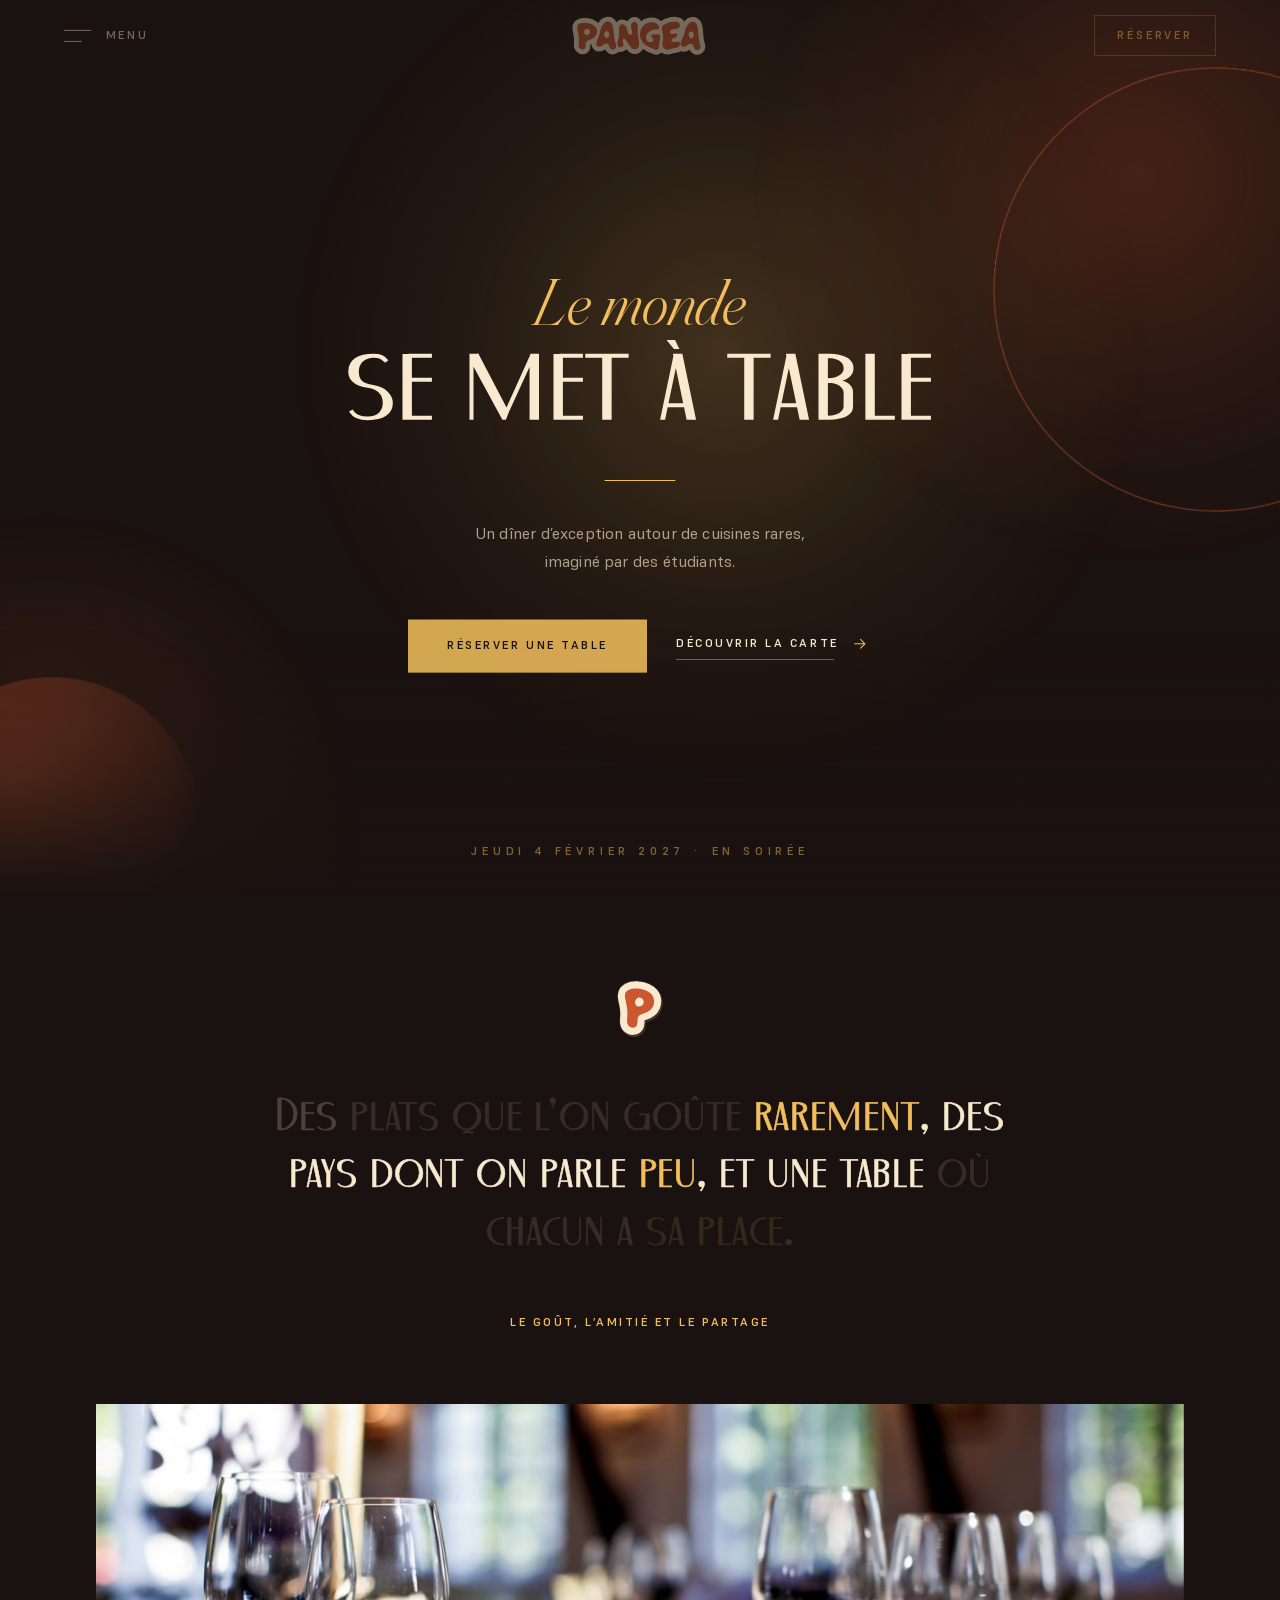
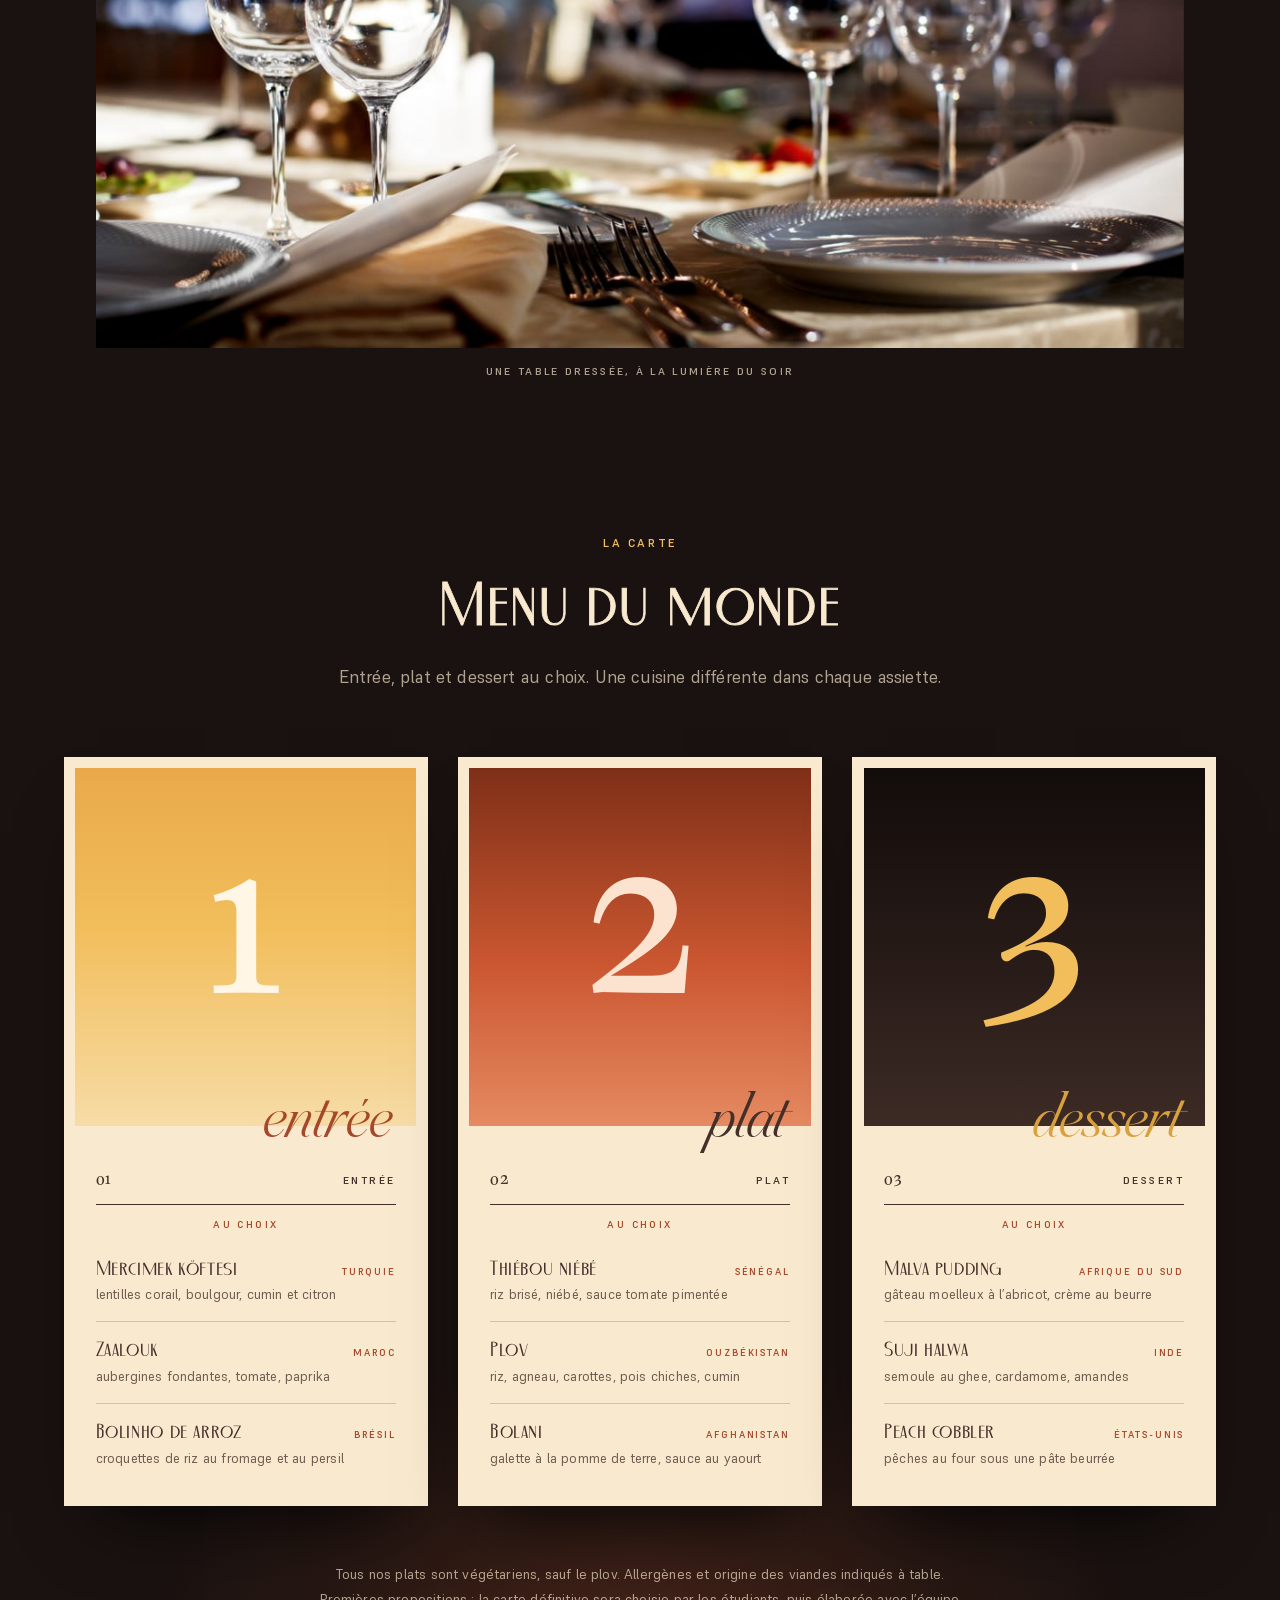
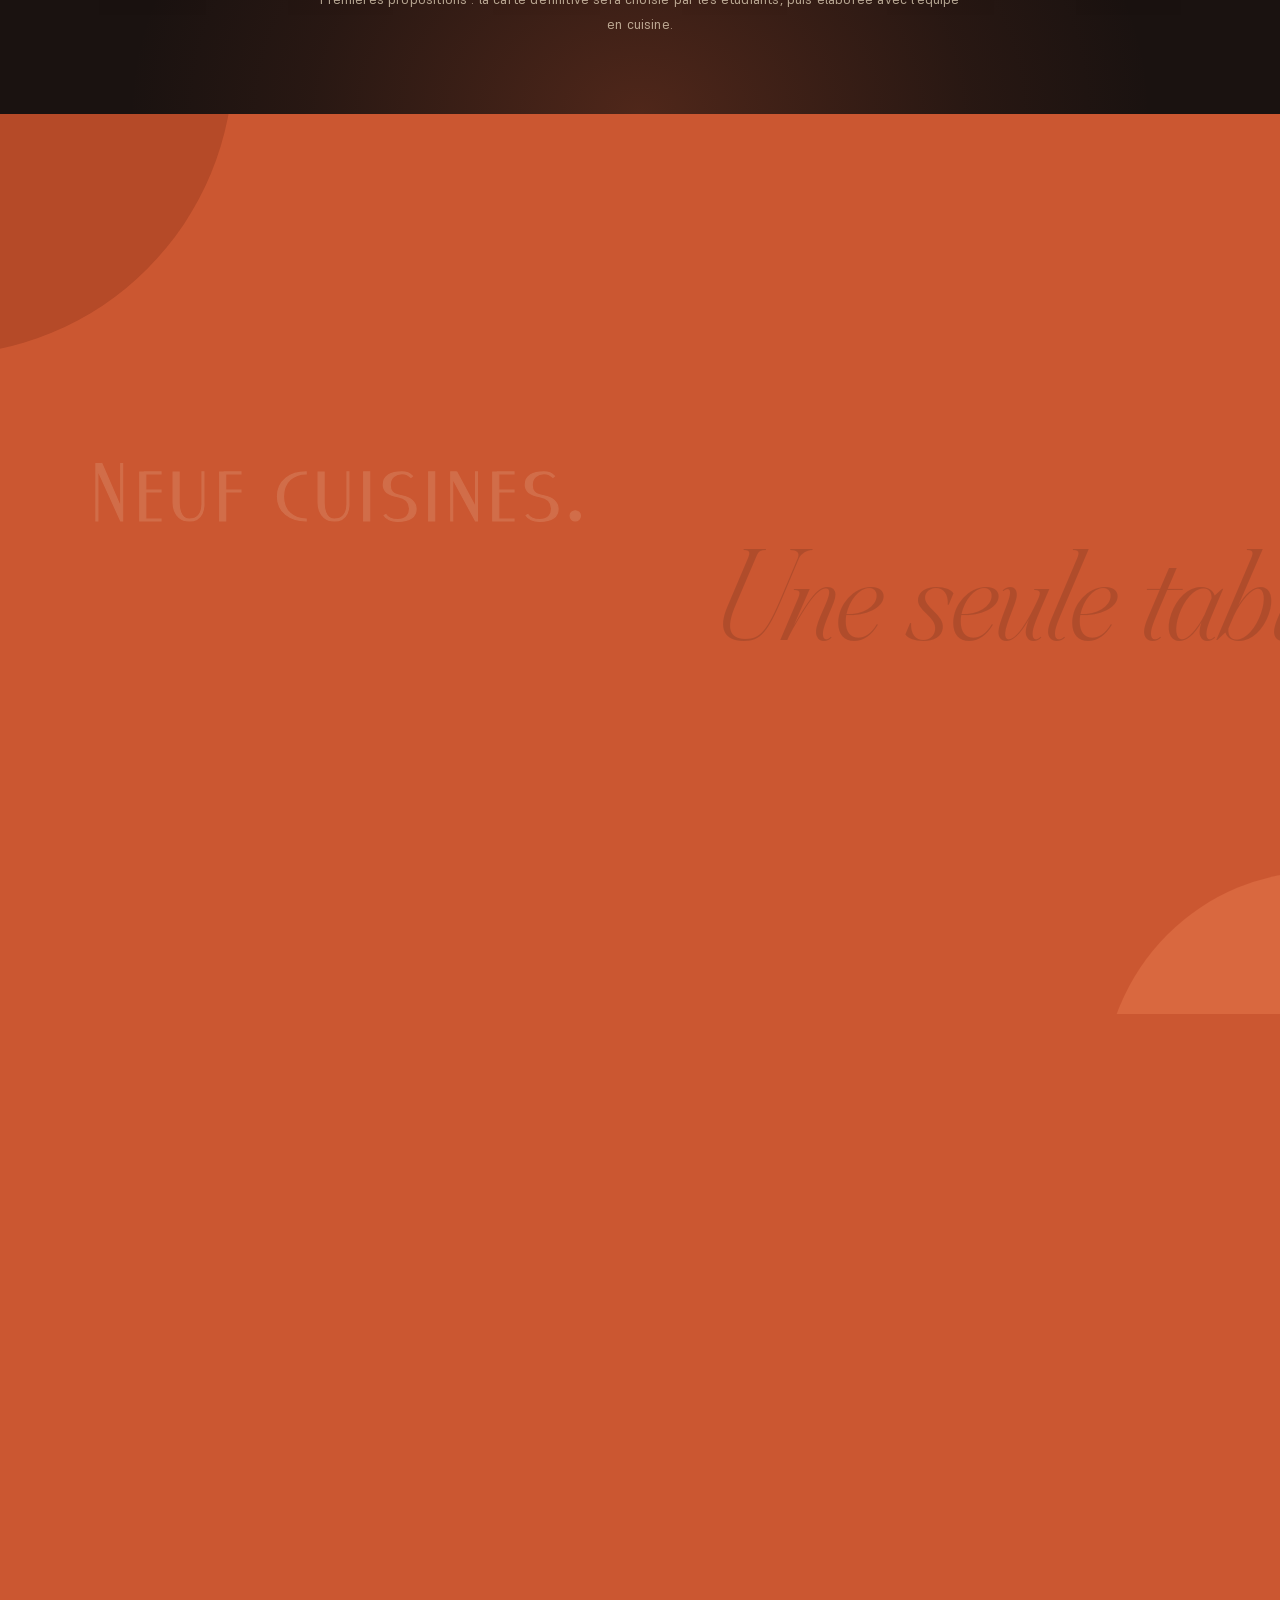
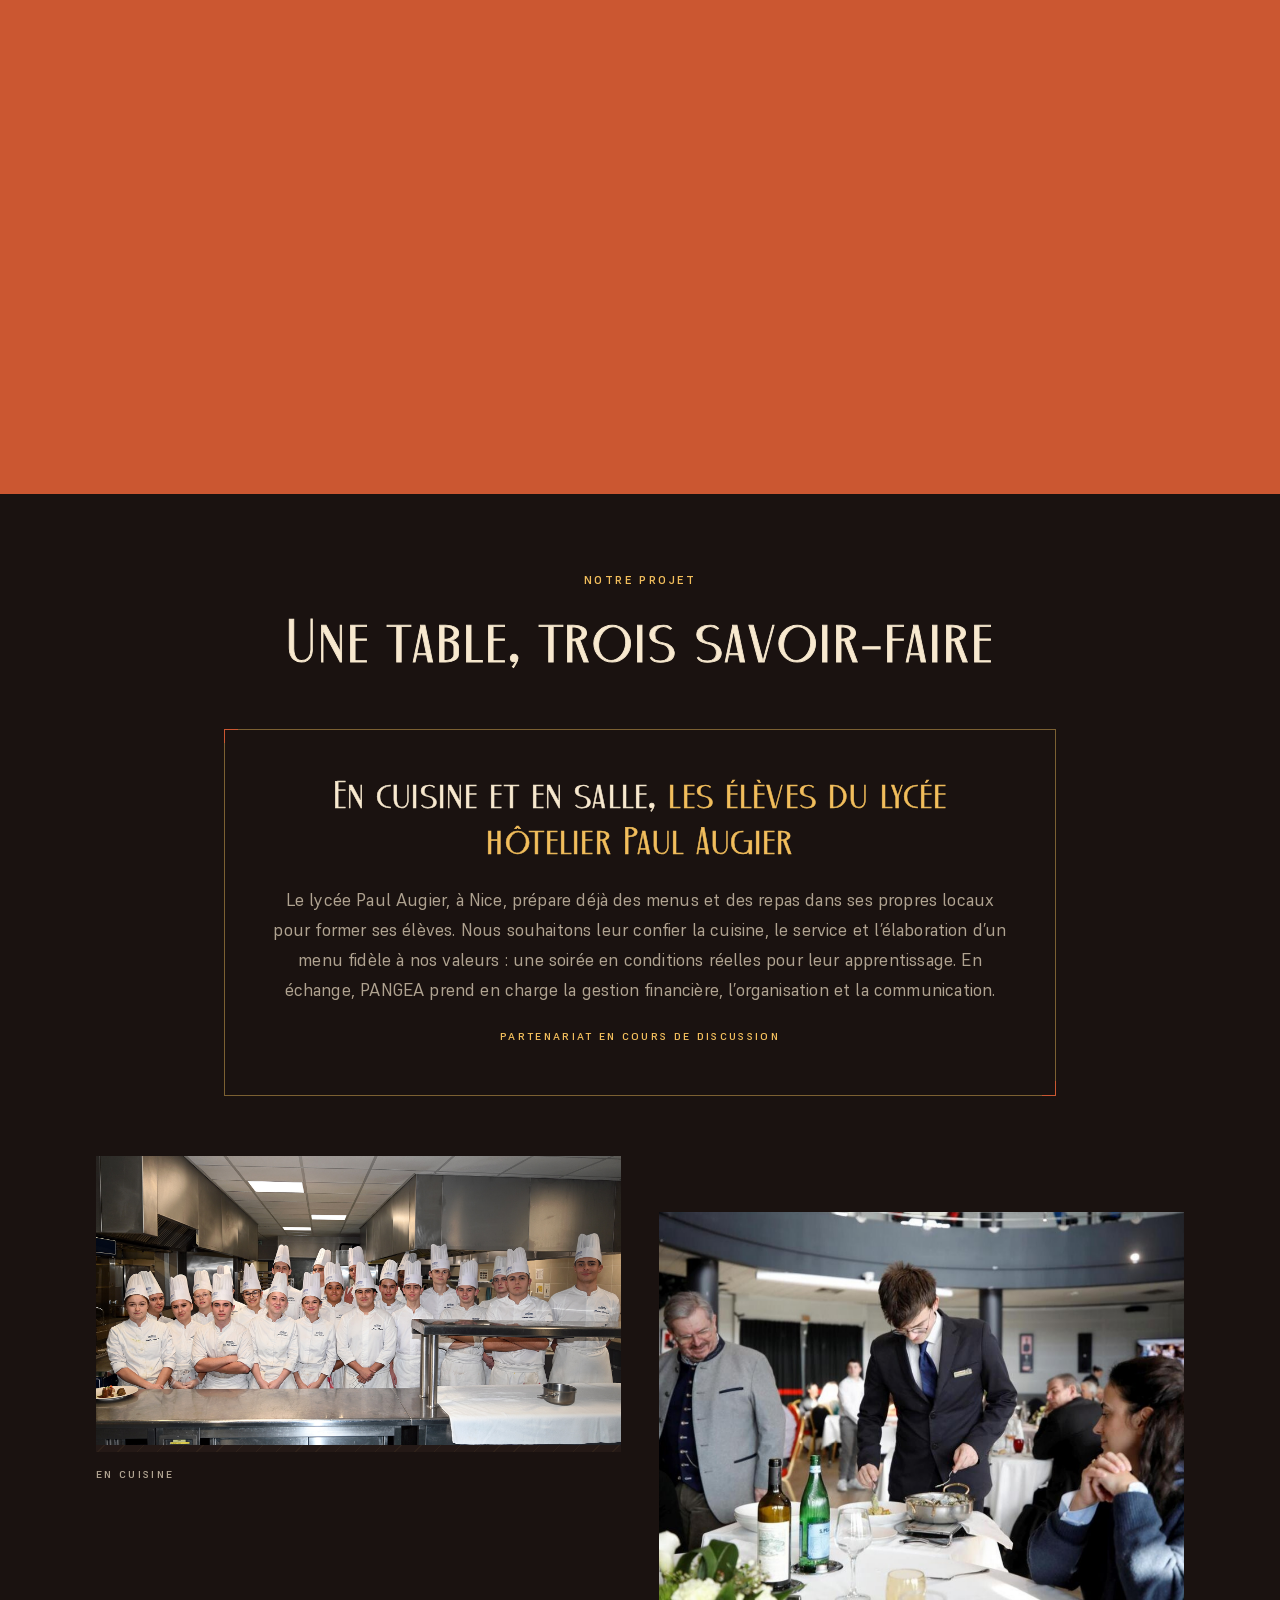
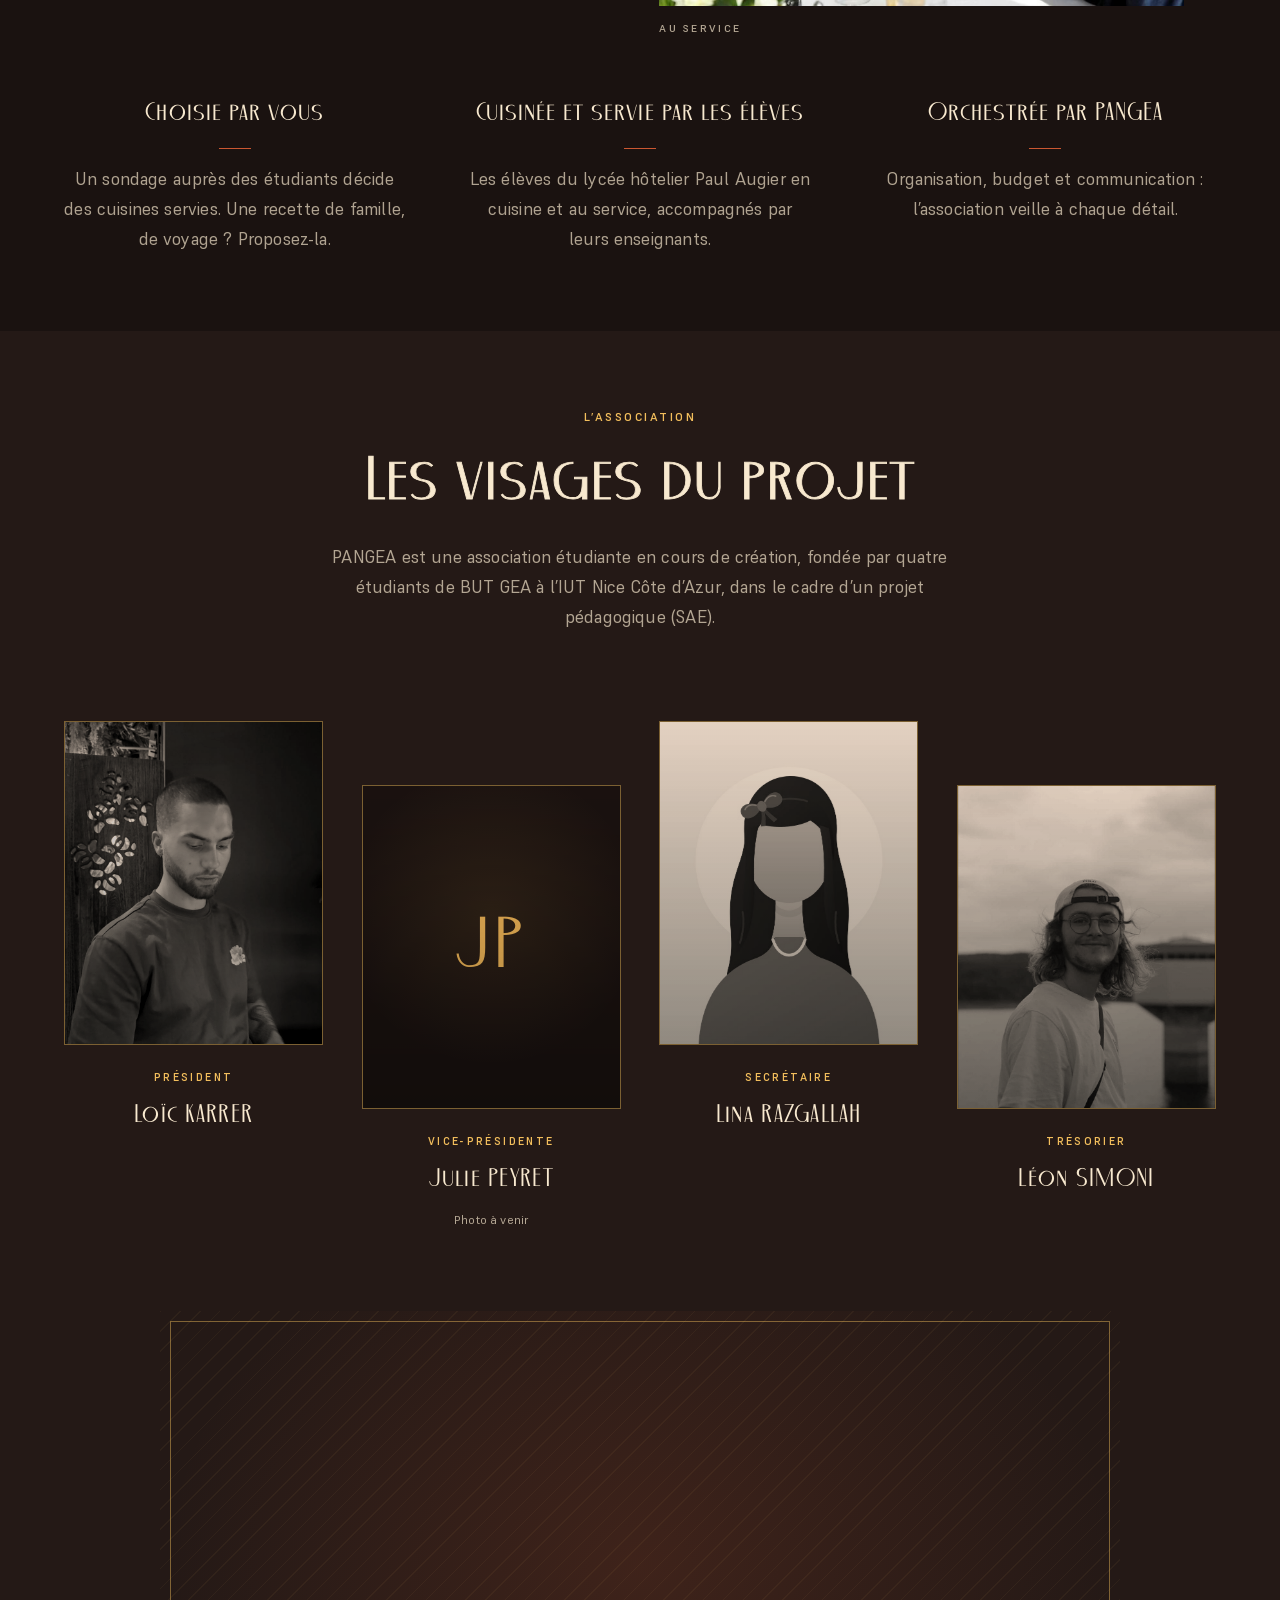
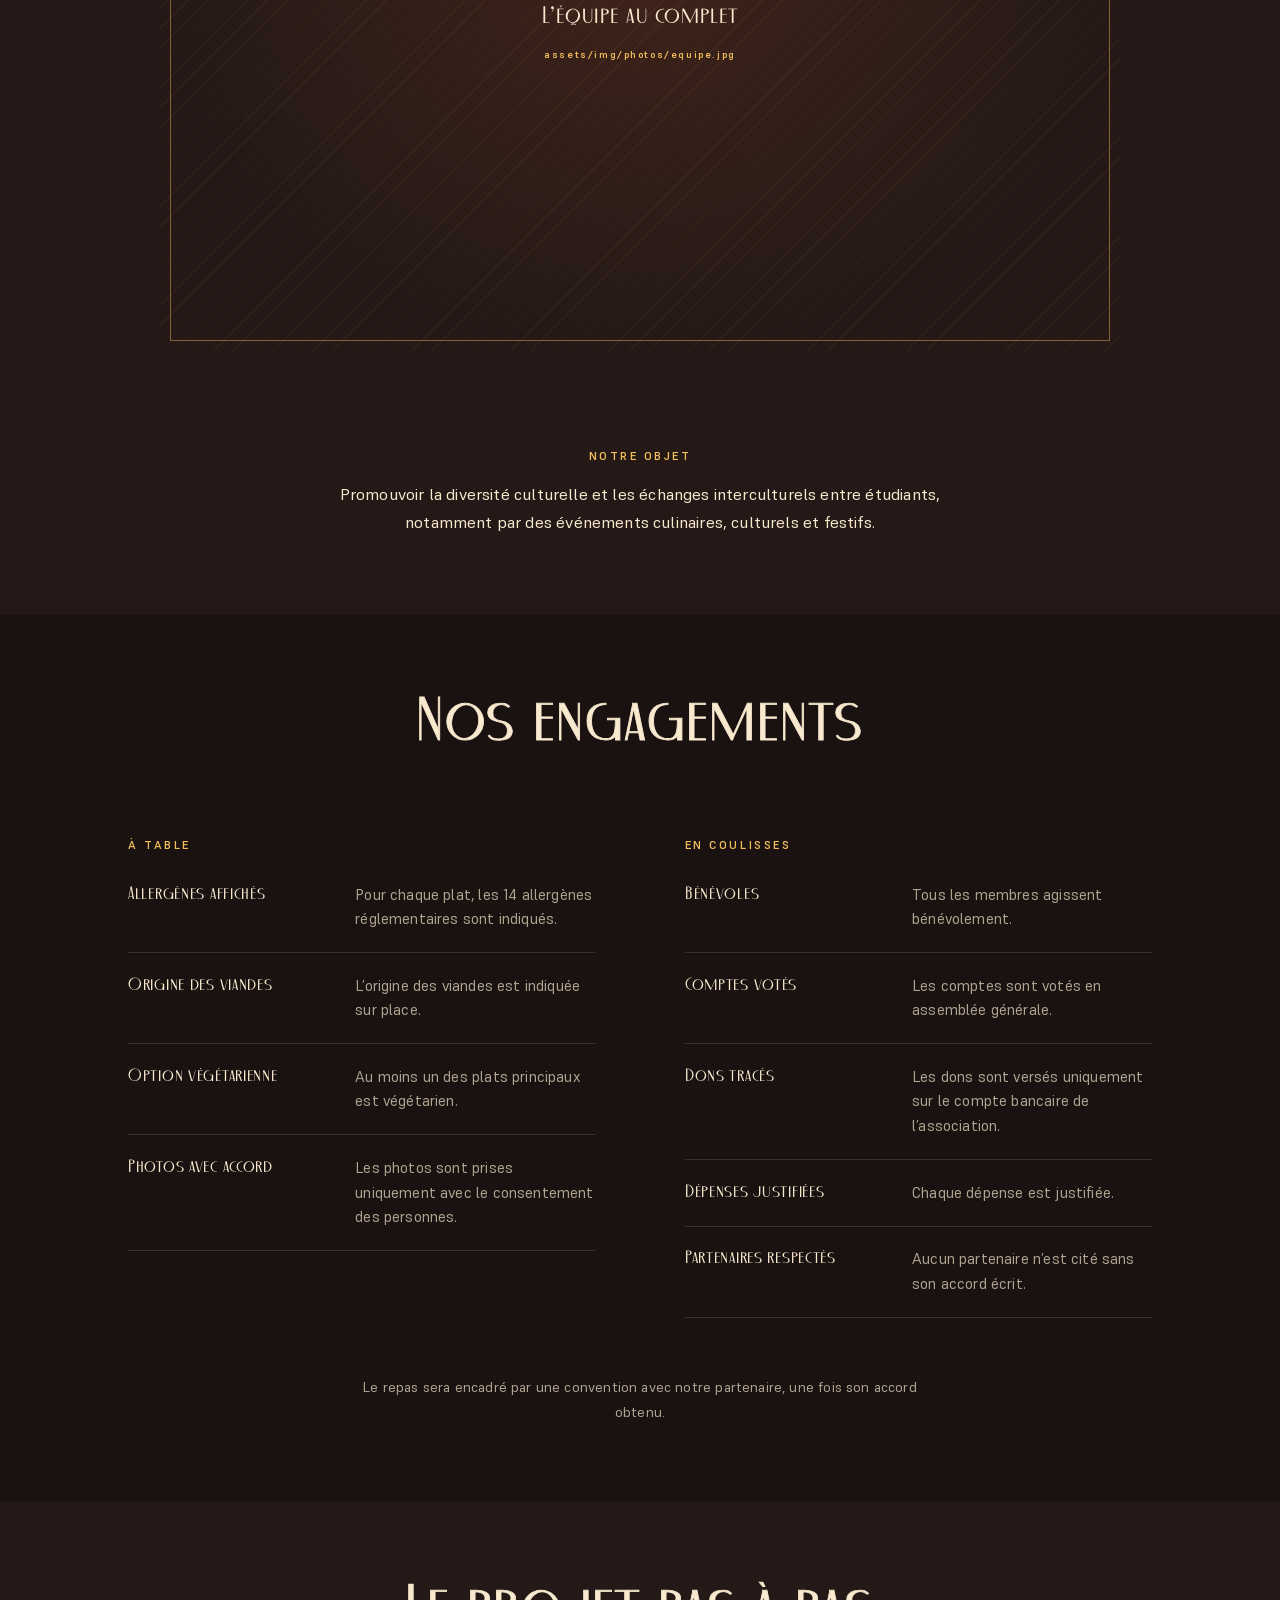
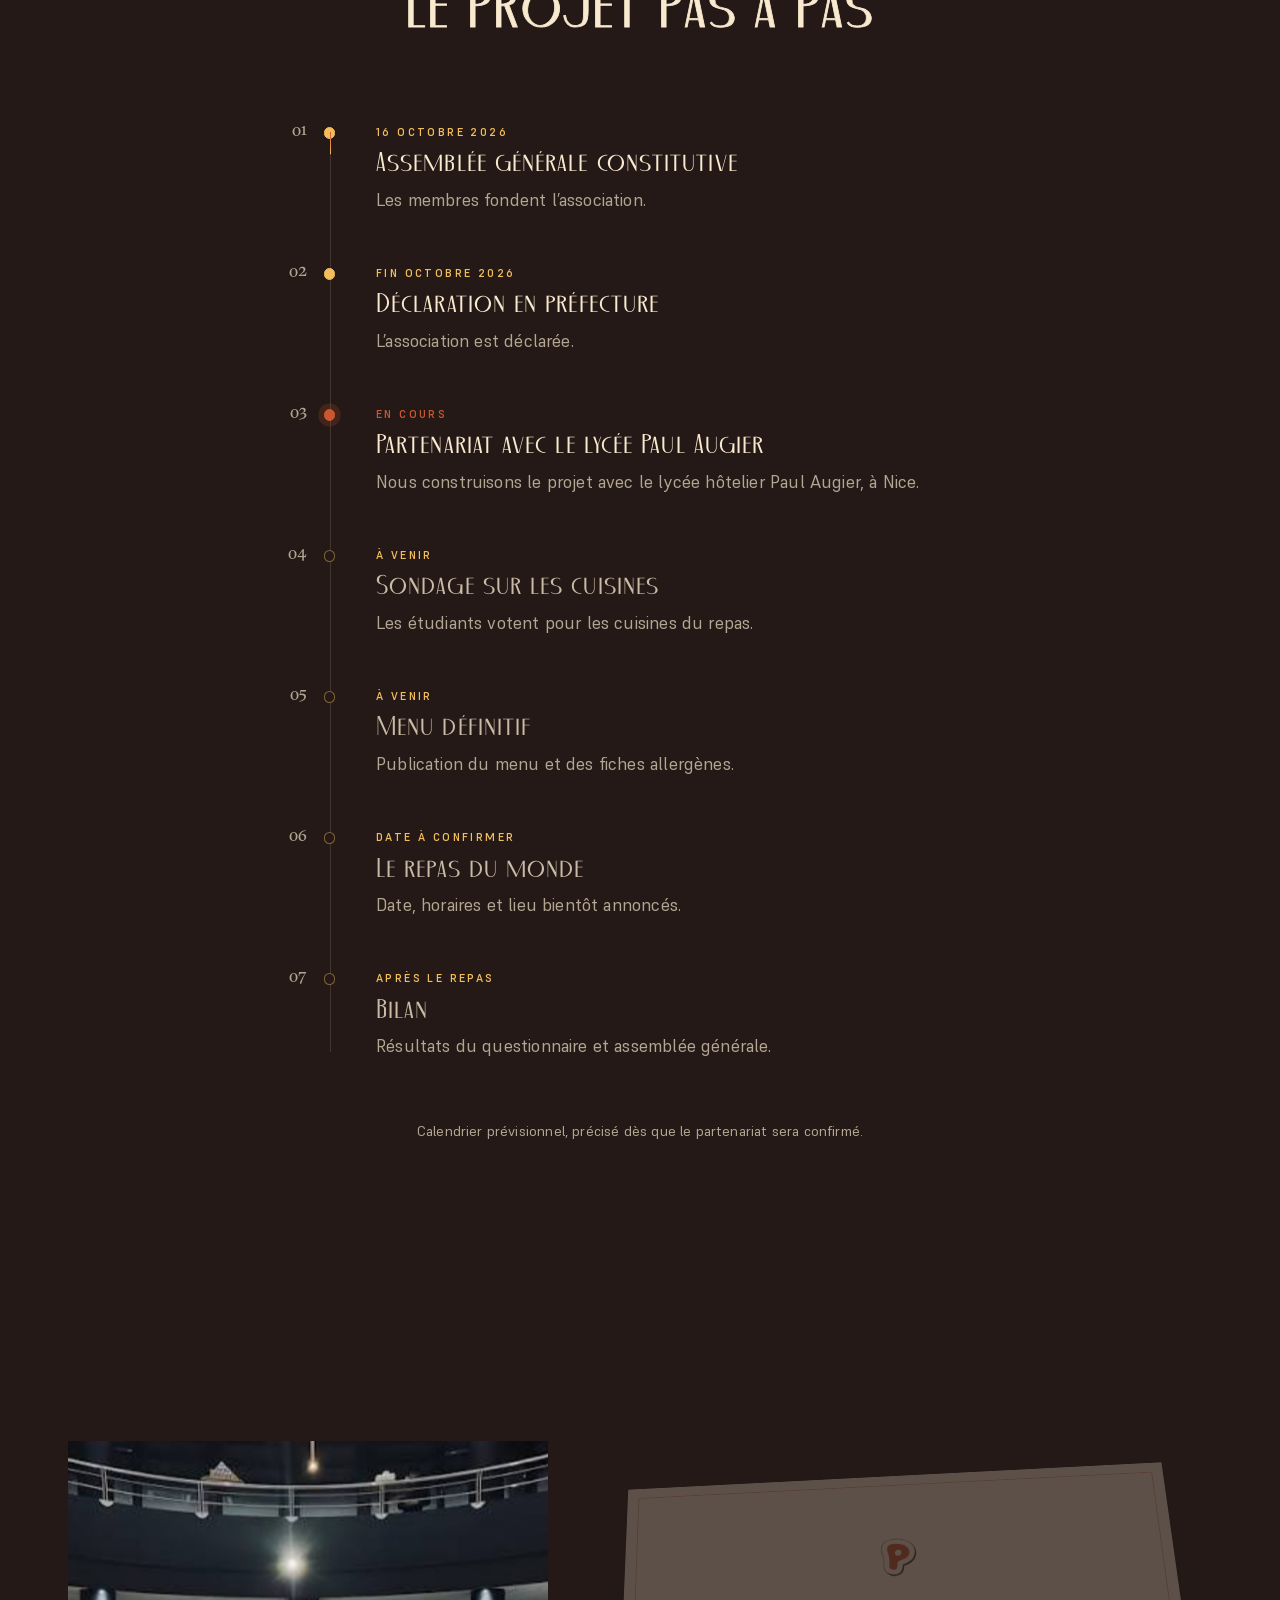
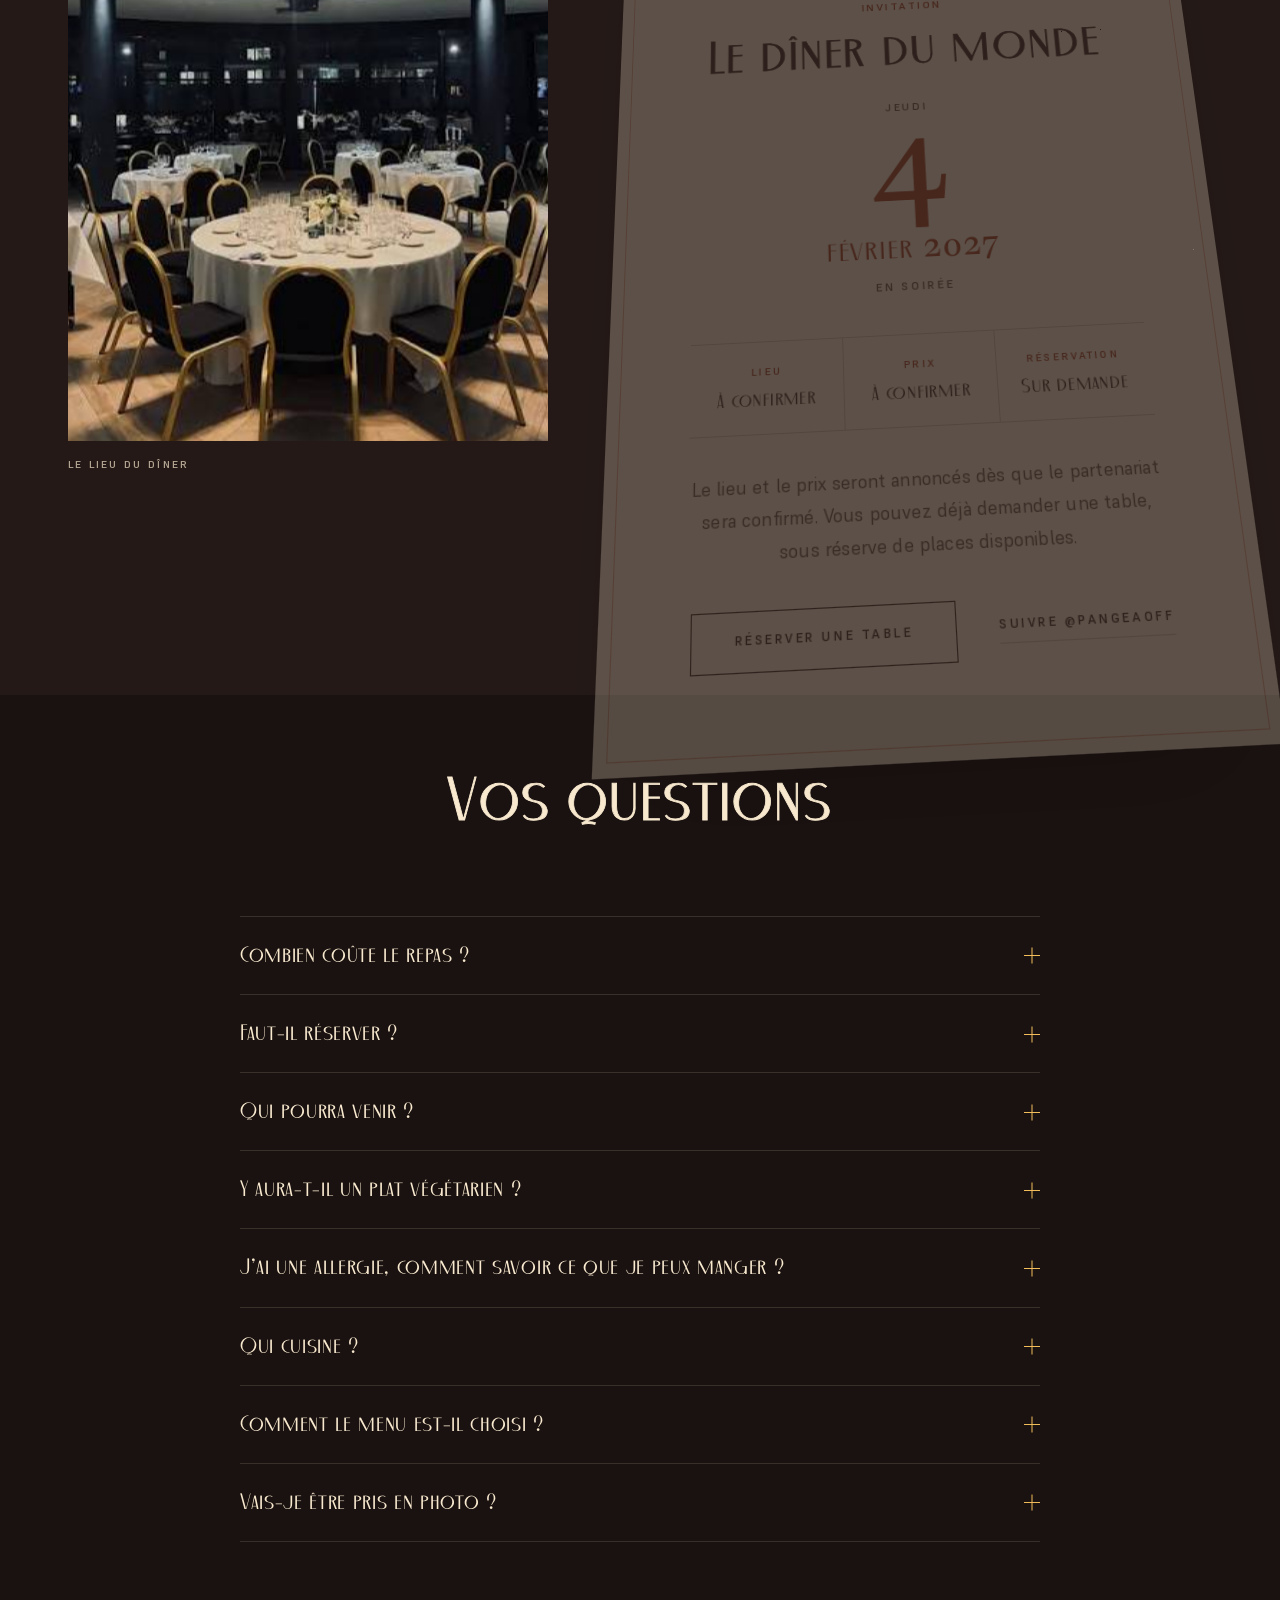
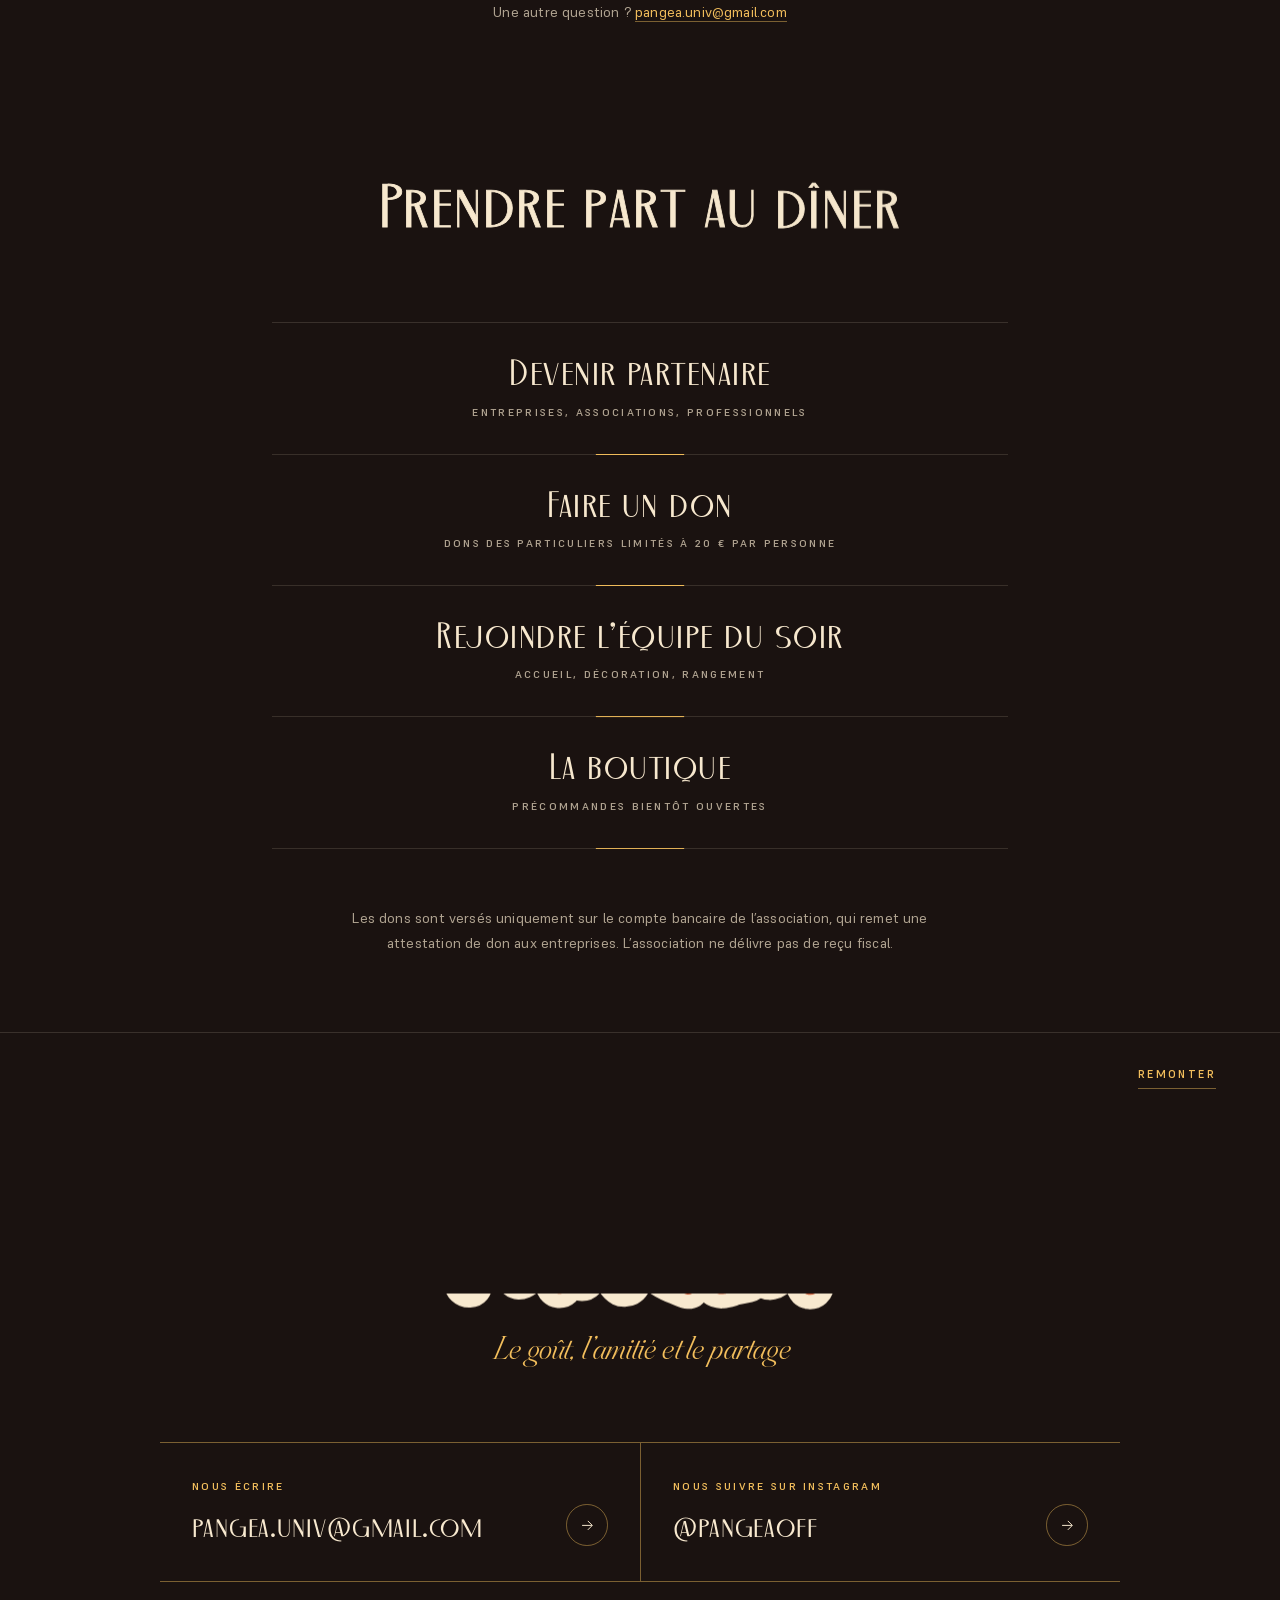
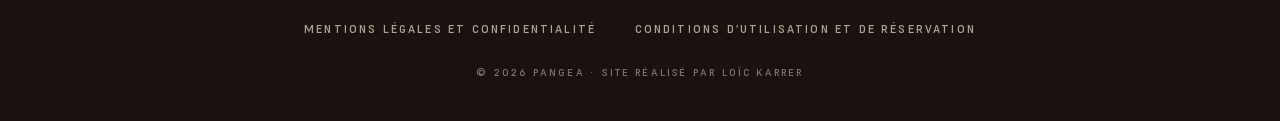
==== index.html @ 75b92416 "Site premium PANGEA : dîner du monde Maquette premium du site de l'association : ouverture, manifest" ====
<!doctype html>
<html lang="fr">
<head>
<meta charset="utf-8">
<meta name="viewport" content="width=device-width, initial-scale=1">
<title>PANGEA · Le monde se met à table</title>
<meta name="description" content="PANGEA, dîner du monde le jeudi 4 février 2027 : des saveurs, des plats et des pays peu connus.">
<link rel="icon" href="assets/img/logo/pangea-favicon.svg" type="image/svg+xml">
<link rel="apple-touch-icon" href="assets/img/logo/apple-touch-icon.png">
<link rel="stylesheet" href="assets/css/premium.css">
<script>
  document.documentElement.classList.add("js");
  try { if (!sessionStorage.getItem("pangea-intro")) document.documentElement.classList.add("avec-intro"); } catch (e) {}
</script>
</head>
<body>

<a class="evitement" href="#contenu">Aller au contenu</a>

<div class="progression" aria-hidden="true"></div>

<!-- Rideau d'ouverture (première visite seulement) -->
<div class="intro" aria-hidden="true">
  <div class="intro-moitie intro-moitie--haut"></div>
  <div class="intro-moitie intro-moitie--bas"></div>
  <img class="intro-sceau" src="assets/img/logo/pangea-symbole.svg" alt="" width="64" height="64">
</div>

<header class="entete">
  <button class="burger" type="button" aria-expanded="false" aria-controls="tiroir" aria-label="Ouvrir le menu">
    <span class="burger-traits" aria-hidden="true"><span></span><span></span></span><span class="burger-texte">Menu</span>
  </button>
  <a class="entete-logo" href="#haut" aria-label="PANGEA, retour en haut"><img src="assets/img/logo/pangea-logo.svg" alt="" width="554" height="174"></a>
  <button class="entete-reserver" type="button" data-reserver>Réserver</button>
</header>

<nav class="tiroir" id="tiroir" aria-label="Menu">
  <div class="tiroir-formes" aria-hidden="true"><span class="forme"></span><span class="forme"></span></div>
  <div class="tiroir-grille">
    <div class="tiroir-liens">
      <a href="#maison" style="--i: 0"><span class="tiroir-num">01</span><span class="tiroir-mot">La maison</span></a>
      <a href="#carte" style="--i: 1"><span class="tiroir-num">02</span><span class="tiroir-mot">La carte</span></a>
      <a href="#demarche" style="--i: 2"><span class="tiroir-num">03</span><span class="tiroir-mot">Notre projet</span></a>
      <a href="#equipe" style="--i: 3"><span class="tiroir-num">04</span><span class="tiroir-mot">L’équipe</span></a>
      <a href="#infos" style="--i: 4"><span class="tiroir-num">05</span><span class="tiroir-mot">Le dîner</span></a>
      <a href="#questions" style="--i: 5"><span class="tiroir-num">06</span><span class="tiroir-mot">Questions</span></a>
      <a href="#soutenir" style="--i: 6"><span class="tiroir-num">07</span><span class="tiroir-mot">Soutenir</span></a>
    </div>
    <div class="tiroir-aside">
      <p class="tiroir-signature">Le monde se met à table</p>
      <p class="tiroir-date">Jeudi 4 février 2027 · En soirée</p>
      <button class="bouton bouton--plein" type="button" data-reserver>Réserver une table</button>
      <p class="tiroir-contact"><a href="mailto:pangea.univ@gmail.com">pangea.univ@gmail.com</a><a href="https://www.instagram.com/pangeaoff/" rel="noopener">Instagram @pangeaoff</a></p>
    </div>
  </div>
</nav>

<main id="contenu">

<!-- ============ Ouverture ============ -->
<section class="ouverture" id="haut" aria-labelledby="titre">
  <div class="ouverture-photo" aria-hidden="true"><img src="assets/img/photos/ouverture.jpg" alt=""></div>
  <div class="ouverture-formes" aria-hidden="true"><span class="forme forme--a"></span><span class="forme forme--b"></span></div>
  <div class="lueurs" aria-hidden="true"><span class="lueur lueur--1"></span><span class="lueur lueur--2"></span><span class="lueur lueur--3"></span></div>
  <div class="ouverture-contenu">
    <h1 id="titre" class="ouverture-titre" data-lettres>
      <span class="ligne ligne--signature">Le monde</span>
      <span class="ligne ligne--voix">se met à table</span>
    </h1>
    <span class="filet-or" aria-hidden="true"></span>
    <p class="ouverture-chapo">Un dîner d’exception autour de cuisines rares,<br>imaginé par des étudiants.</p>
    <div class="ouverture-actions">
      <button class="bouton bouton--plein" type="button" data-reserver>Réserver une table</button>
      <a class="lien-fleche" href="#carte">Découvrir la carte <svg viewBox="0 0 24 24" aria-hidden="true"><path d="M5 12h13M13 6l6 6-6 6"/></svg></a>
    </div>
  </div>
  <p class="ouverture-note">Jeudi 4 février 2027 · En soirée</p>
</section>

<!-- ============ La maison ============ -->
<section class="maison" id="maison" aria-labelledby="titre-maison">
  <img class="monogramme" src="assets/img/logo/pangea-symbole.svg" alt="" width="64" height="64">
  <h2 id="titre-maison" class="maison-texte" data-mots>
    Des plats que l’on goûte <em>rarement</em>, des pays dont on parle <em>peu</em>, et une table où chacun a <em>sa place</em>.
  </h2>
  <p class="maison-signature">Le goût, l’amitié et le partage</p>
  <figure class="photo photo--large" style="--ratio: 2 / 1">
    <div class="photo-cadre">
      <div class="photo-attente" aria-hidden="true"><span class="photo-attente-titre">Une table dressée, à la lumière du soir</span><span class="photo-attente-fichier">assets/img/photos/ambiance-table.jpg</span></div>
      <img src="assets/img/photos/ambiance-table.jpg" alt="Une table dressée pour le dîner du monde" loading="lazy">
    </div>
    <figcaption>Une table dressée, à la lumière du soir</figcaption>
  </figure>
</section>

<!-- ============ La carte ============ -->
<section class="carte" id="carte" aria-labelledby="titre-carte">
  <p class="surtitre petites-capitales">La carte</p>
  <h2 id="titre-carte" class="titre-section" data-lettres>Menu du monde</h2>
  <p class="carte-formule">Entrée, plat et dessert au choix. Une cuisine différente dans chaque assiette.</p>
  <div class="services">
    <article class="service service--entree">
      <div class="service-aplat" aria-hidden="true">
        <span class="service-fond"></span>
        <span class="service-num">1</span>
        <span class="service-signature">entrée</span>
      </div>
      <div class="service-papier">
        <h3 class="service-tete"><span class="service-tete-num">01</span><span>Entrée</span></h3>
        <p class="service-choix">Au choix</p>
        <ul>
          <li class="mets"><p class="mets-ligne"><span class="mets-nom">Mercimek köftesi</span><span class="mets-pays">Turquie</span></p><p class="mets-desc">lentilles corail, boulgour, cumin et citron</p></li>
          <li class="mets"><p class="mets-ligne"><span class="mets-nom">Zaalouk</span><span class="mets-pays">Maroc</span></p><p class="mets-desc">aubergines fondantes, tomate, paprika</p></li>
          <li class="mets"><p class="mets-ligne"><span class="mets-nom">Bolinho de arroz</span><span class="mets-pays">Brésil</span></p><p class="mets-desc">croquettes de riz au fromage et au persil</p></li>
        </ul>
      </div>
    </article>
    <article class="service service--plat">
      <div class="service-aplat" aria-hidden="true">
        <span class="service-fond"></span>
        <span class="service-num">2</span>
        <span class="service-signature">plat</span>
      </div>
      <div class="service-papier">
        <h3 class="service-tete"><span class="service-tete-num">02</span><span>Plat</span></h3>
        <p class="service-choix">Au choix</p>
        <ul>
          <li class="mets"><p class="mets-ligne"><span class="mets-nom">Thiébou niébé</span><span class="mets-pays">Sénégal</span></p><p class="mets-desc">riz brisé, niébé, sauce tomate pimentée</p></li>
          <li class="mets"><p class="mets-ligne"><span class="mets-nom">Plov</span><span class="mets-pays">Ouzbékistan</span></p><p class="mets-desc">riz, agneau, carottes, pois chiches, cumin</p></li>
          <li class="mets"><p class="mets-ligne"><span class="mets-nom">Bolani</span><span class="mets-pays">Afghanistan</span></p><p class="mets-desc">galette à la pomme de terre, sauce au yaourt</p></li>
        </ul>
      </div>
    </article>
    <article class="service service--dessert">
      <div class="service-aplat" aria-hidden="true">
        <span class="service-fond"></span>
        <span class="service-num">3</span>
        <span class="service-signature">dessert</span>
      </div>
      <div class="service-papier">
        <h3 class="service-tete"><span class="service-tete-num">03</span><span>Dessert</span></h3>
        <p class="service-choix">Au choix</p>
        <ul>
          <li class="mets"><p class="mets-ligne"><span class="mets-nom">Malva pudding</span><span class="mets-pays">Afrique du Sud</span></p><p class="mets-desc">gâteau moelleux à l’abricot, crème au beurre</p></li>
          <li class="mets"><p class="mets-ligne"><span class="mets-nom">Suji halwa</span><span class="mets-pays">Inde</span></p><p class="mets-desc">semoule au ghee, cardamome, amandes</p></li>
          <li class="mets"><p class="mets-ligne"><span class="mets-nom">Peach cobbler</span><span class="mets-pays">États-Unis</span></p><p class="mets-desc">pêches au four sous une pâte beurrée</p></li>
        </ul>
      </div>
    </article>
  </div>
  <p class="carte-note">Tous nos plats sont végétariens, sauf le plov. Allergènes et origine des viandes indiqués à table.<br>Premières propositions&nbsp;: la carte définitive sera choisie par les étudiants, puis élaborée avec l’équipe en cuisine.</p>
</section>

<!-- ============ Interlude : deux lignes qui se rejoignent ============ -->
<section class="interlude" aria-label="Neuf cuisines, une seule table">
  <div class="interlude-scene">
    <div class="formes" aria-hidden="true"><span class="forme forme--1"></span><span class="forme forme--2"></span><span class="forme forme--3"></span></div>
    <p class="interlude-ligne interlude-ligne--1">Neuf cuisines.</p>
    <p class="interlude-ligne interlude-ligne--2"><em>Une seule table.</em></p>
  </div>
</section>

<!-- ============ La démarche ============ -->
<section class="demarche" id="demarche" aria-labelledby="titre-demarche">
  <p class="surtitre petites-capitales">Notre projet</p>
  <h2 id="titre-demarche" class="titre-section" data-lettres>Une table, trois savoir-faire</h2>
  <div class="augier">
    <p class="augier-titre">En cuisine et en salle, <em>les élèves du lycée hôtelier Paul&nbsp;Augier</em></p>
    <p class="augier-texte">Le lycée Paul Augier, à Nice, prépare déjà des menus et des repas dans ses propres locaux pour former ses élèves. Nous souhaitons leur confier la cuisine, le service et l’élaboration d’un menu fidèle à nos valeurs&nbsp;: une soirée en conditions réelles pour leur apprentissage. En échange, PANGEA prend en charge la gestion financière, l’organisation et la communication.</p>
    <p class="augier-statut">Partenariat en cours de discussion</p>
  </div>
  <div class="photos-duo">
  <figure class="photo photo--brigade" style="--ratio: 16 / 9; --cadrage: 50% 45%">
    <div class="photo-cadre">
      <div class="photo-attente" aria-hidden="true"><span class="photo-attente-titre">En cuisine</span><span class="photo-attente-fichier">assets/img/photos/lycee-cuisine.jpg</span></div>
      <img src="assets/img/photos/lycee-cuisine.jpg" alt="Les élèves du lycée Paul Augier en cuisine" loading="lazy">
    </div>
    <figcaption>En cuisine</figcaption>
  </figure>
  <figure class="photo photo--decalee" style="--ratio: 4 / 3; --cadrage: 60% 40%">
    <div class="photo-cadre">
      <div class="photo-attente" aria-hidden="true"><span class="photo-attente-titre">Au service</span><span class="photo-attente-fichier">assets/img/photos/lycee-salle.jpg</span></div>
      <img src="assets/img/photos/lycee-salle.jpg" alt="Le service en salle au lycée Paul Augier" loading="lazy">
    </div>
    <figcaption>Au service</figcaption>
  </figure>
  </div>
  <div class="piliers">
    <article class="pilier">
      <h3>Choisie par vous</h3>
      <p>Un sondage auprès des étudiants décide des cuisines servies. Une recette de famille, de voyage&nbsp;? Proposez-la.</p>
    </article>
    <article class="pilier">
      <h3>Cuisinée et servie par les élèves</h3>
      <p>Les élèves du lycée hôtelier Paul Augier en cuisine et au service, accompagnés par leurs enseignants.</p>
    </article>
    <article class="pilier">
      <h3>Orchestrée par PANGEA</h3>
      <p>Organisation, budget et communication&nbsp;: l’association veille à chaque détail.</p>
    </article>
  </div>
</section>

<!-- ============ Le dîner : le carton ============ -->
<!-- ============ L'équipe ============ -->
<section class="equipe" id="equipe" aria-labelledby="titre-equipe">
  <p class="surtitre petites-capitales">L’association</p>
  <h2 id="titre-equipe" class="titre-section" data-lettres>Les visages du projet</h2>
  <p class="equipe-chapo">PANGEA est une association étudiante en cours de création, fondée par quatre étudiants de BUT GEA à l’<span data-iut>IUT Nice Côte d’Azur</span>, dans le cadre d’un projet pédagogique (SAE).</p>
  <ul class="bureau">
      <li class="membre">
        <div class="portrait"><img src="assets/img/bureau/loic-karrer.jpg" alt="Portrait de Loïc Karrer" width="800" height="1000" loading="lazy"></div>
        <p class="membre-role">Président</p>
        <h3 class="membre-nom">Loïc KARRER</h3>
      </li>
      <li class="membre">
        <div class="portrait"><span class="portrait-initiales" aria-hidden="true">JP</span></div>
        <p class="membre-role">Vice-présidente</p>
        <h3 class="membre-nom">Julie PEYRET</h3><p class="membre-note">Photo à venir</p>
      </li>
      <li class="membre">
        <div class="portrait"><img src="assets/img/bureau/lina-razgallah.jpg" alt="Illustration représentant Lina Razgallah" width="800" height="1000" loading="lazy"></div>
        <p class="membre-role">Secrétaire</p>
        <h3 class="membre-nom">Lina RAZGALLAH</h3>
      </li>
      <li class="membre">
        <div class="portrait"><img src="assets/img/bureau/leon-simoni.jpg" alt="Portrait de Léon Simoni" width="800" height="1000" loading="lazy"></div>
        <p class="membre-role">Trésorier</p>
        <h3 class="membre-nom">Léon SIMONI</h3>
      </li>
  </ul>
  <figure class="photo photo--equipe" style="--ratio: 3 / 2">
    <div class="photo-cadre">
      <div class="photo-attente" aria-hidden="true"><span class="photo-attente-titre">L’équipe au complet</span><span class="photo-attente-fichier">assets/img/photos/equipe.jpg</span></div>
      <img src="assets/img/photos/equipe.jpg" alt="L’équipe de PANGEA réunie" loading="lazy">
    </div>
    <figcaption>L’équipe au complet</figcaption>
  </figure>
  <p class="equipe-objet"><span class="petites-capitales">Notre objet</span>Promouvoir la diversité culturelle et les échanges interculturels entre étudiants, notamment par des événements culinaires, culturels et festifs.</p>
</section>

<!-- ============ Les engagements ============ -->
<section class="engagements" aria-labelledby="titre-engagements">
  <h2 id="titre-engagements" class="titre-section" data-lettres>Nos engagements</h2>
  <div class="engagements-grille">
    <div class="engagements-colonne">
      <p class="surtitre petites-capitales">À table</p>
      <dl>
        <div><dt>Allergènes affichés</dt><dd>Pour chaque plat, les 14 allergènes réglementaires sont indiqués.</dd></div>
        <div><dt>Origine des viandes</dt><dd>L’origine des viandes est indiquée sur place.</dd></div>
        <div><dt>Option végétarienne</dt><dd>Au moins un des plats principaux est végétarien.</dd></div>
        <div><dt>Photos avec accord</dt><dd>Les photos sont prises uniquement avec le consentement des personnes.</dd></div>
      </dl>
    </div>
    <div class="engagements-colonne">
      <p class="surtitre petites-capitales">En coulisses</p>
      <dl>
        <div><dt>Bénévoles</dt><dd>Tous les membres agissent bénévolement.</dd></div>
        <div><dt>Comptes votés</dt><dd>Les comptes sont votés en assemblée générale.</dd></div>
        <div><dt>Dons tracés</dt><dd>Les dons sont versés uniquement sur le compte bancaire de l’association.</dd></div>
        <div><dt>Dépenses justifiées</dt><dd>Chaque dépense est justifiée.</dd></div>
        <div><dt>Partenaires respectés</dt><dd>Aucun partenaire n’est cité sans son accord écrit.</dd></div>
      </dl>
    </div>
  </div>
  <p class="section-note">Le repas sera encadré par une convention avec notre partenaire, une fois son accord obtenu.</p>
</section>

<!-- ============ Le calendrier ============ -->
<section class="calendrier" id="calendrier" aria-labelledby="titre-calendrier">
  <h2 id="titre-calendrier" class="titre-section" data-lettres>Le projet pas à pas</h2>
  <ol class="etapes">
      <li class="etape etape--fait">
        <span class="etape-numero" aria-hidden="true">01</span>
        <p class="etape-quand">16 octobre 2026</p>
        <h3 class="etape-titre">Assemblée générale constitutive</h3>
        <p class="etape-texte">Les membres fondent l’association.</p>
      </li>
      <li class="etape etape--fait">
        <span class="etape-numero" aria-hidden="true">02</span>
        <p class="etape-quand">Fin octobre 2026</p>
        <h3 class="etape-titre">Déclaration en préfecture</h3>
        <p class="etape-texte">L’association est déclarée.</p>
      </li>
      <li class="etape etape--en-cours">
        <span class="etape-numero" aria-hidden="true">03</span>
        <p class="etape-quand">En cours</p>
        <h3 class="etape-titre">Partenariat avec le lycée Paul Augier</h3>
        <p class="etape-texte">Nous construisons le projet avec le lycée hôtelier Paul Augier, à Nice.</p>
      </li>
      <li class="etape">
        <span class="etape-numero" aria-hidden="true">04</span>
        <p class="etape-quand">À venir</p>
        <h3 class="etape-titre">Sondage sur les cuisines</h3>
        <p class="etape-texte">Les étudiants votent pour les cuisines du repas.</p>
      </li>
      <li class="etape">
        <span class="etape-numero" aria-hidden="true">05</span>
        <p class="etape-quand">À venir</p>
        <h3 class="etape-titre">Menu définitif</h3>
        <p class="etape-texte">Publication du menu et des fiches allergènes.</p>
      </li>
      <li class="etape">
        <span class="etape-numero" aria-hidden="true">06</span>
        <p class="etape-quand">Date à confirmer</p>
        <h3 class="etape-titre">Le repas du monde</h3>
        <p class="etape-texte">Date, horaires et lieu bientôt annoncés.</p>
      </li>
      <li class="etape">
        <span class="etape-numero" aria-hidden="true">07</span>
        <p class="etape-quand">Après le repas</p>
        <h3 class="etape-titre">Bilan</h3>
        <p class="etape-texte">Résultats du questionnaire et assemblée générale.</p>
      </li>
  </ol>
  <p class="section-note">Calendrier prévisionnel, précisé dès que le partenariat sera confirmé.</p>
</section>

<section class="infos" id="infos" aria-labelledby="titre-infos">
  <figure class="photo photo--lieu" style="--ratio: 4 / 5">
    <div class="photo-cadre">
      <div class="photo-attente" aria-hidden="true"><span class="photo-attente-titre">Le lieu du dîner</span><span class="photo-attente-fichier">assets/img/photos/lieu.jpg</span></div>
      <img src="assets/img/photos/lieu.jpg" alt="La salle où se tiendra le dîner du monde" loading="lazy">
    </div>
    <figcaption>Le lieu du dîner</figcaption>
  </figure>
  <div class="carton-scene">
    <div class="carton">
      <img class="carton-monogramme" src="assets/img/logo/pangea-symbole.svg" alt="" width="64" height="64">
      <p class="carton-surtitre">Invitation</p>
      <h2 id="titre-infos" class="carton-titre">Le dîner du monde</h2>
      <p class="carton-date"><span class="carton-jour">Jeudi</span> <span class="carton-quantieme">4</span> <span class="carton-mois">février 2027</span> <span class="carton-soir">En soirée</span></p>
      <dl class="carton-infos">
        <div><dt>Lieu</dt><dd>À confirmer</dd></div>
        <div><dt>Prix</dt><dd>À confirmer</dd></div>
        <div><dt>Réservation</dt><dd>Sur demande</dd></div>
      </dl>
      <p class="carton-texte">Le lieu et le prix seront annoncés dès que le partenariat sera confirmé. Vous pouvez déjà demander une table, sous réserve de places disponibles.</p>
      <div class="carton-actions">
        <button class="bouton bouton--sombre" type="button" data-reserver>Réserver une table</button>
        <a class="lien-souligne" href="https://www.instagram.com/pangeaoff/" rel="noopener">Suivre @pangeaoff</a>
      </div>
    </div>
  </div>
</section>

<!-- ============ Soutenir ============ -->
<!-- ============ Questions ============ -->
<section class="questions" id="questions" aria-labelledby="titre-questions">
  <h2 id="titre-questions" class="titre-section" data-lettres>Vos questions</h2>
  <div class="faq">
    <details class="faq-item">
      <summary><span>Combien coûte le repas&nbsp;?</span><span class="faq-signe" aria-hidden="true"></span></summary>
      <div class="faq-reponse"><p>Le prix sera annoncé avec les autres informations pratiques.</p></div>
    </details>
    <details class="faq-item">
      <summary><span>Faut-il réserver&nbsp;?</span><span class="faq-signe" aria-hidden="true"></span></summary>
      <div class="faq-reponse"><p>Les modalités de réservation seront précisées avec notre partenaire, puis annoncées ici et sur Instagram (<a href="https://www.instagram.com/pangeaoff/" rel="noopener">@pangeaoff</a>).</p></div>
    </details>
    <details class="faq-item">
      <summary><span>Qui pourra venir&nbsp;?</span><span class="faq-signe" aria-hidden="true"></span></summary>
      <div class="faq-reponse"><p>Le public et le nombre de places seront précisés avec notre partenaire.</p></div>
    </details>
    <details class="faq-item">
      <summary><span>Y aura-t-il un plat végétarien&nbsp;?</span><span class="faq-signe" aria-hidden="true"></span></summary>
      <div class="faq-reponse"><p>Oui, au moins un des plats principaux sera végétarien. Les mentions végan, végétarien et sans gluten seront publiées pour chaque plat avec le menu.</p></div>
    </details>
    <details class="faq-item">
      <summary><span>J’ai une allergie, comment savoir ce que je peux manger&nbsp;?</span><span class="faq-signe" aria-hidden="true"></span></summary>
      <div class="faq-reponse"><p>Les allergènes sont affichés sur place pour chaque plat. Les fiches allergènes seront aussi publiées avec le menu définitif.</p></div>
    </details>
    <details class="faq-item">
      <summary><span>Qui cuisine&nbsp;?</span><span class="faq-signe" aria-hidden="true"></span></summary>
      <div class="faq-reponse"><p>Nous souhaitons confier la cuisine et le service aux élèves du lycée hôtelier Paul Augier, à Nice&nbsp;: le partenariat est en cours de discussion. De notre côté, l’association s’occupe de l’organisation, du budget et de la communication.</p></div>
    </details>
    <details class="faq-item">
      <summary><span>Comment le menu est-il choisi&nbsp;?</span><span class="faq-signe" aria-hidden="true"></span></summary>
      <div class="faq-reponse"><p>Par un sondage auprès des étudiants, puis construit avec l’équipe qui cuisinera le repas, autour de nos valeurs&nbsp;: saveurs du monde, plats et pays peu connus.</p></div>
    </details>
    <details class="faq-item">
      <summary><span>Vais-je être pris en photo&nbsp;?</span><span class="faq-signe" aria-hidden="true"></span></summary>
      <div class="faq-reponse"><p>Les photos sont prises uniquement avec le consentement des personnes.</p></div>
    </details>
  </div>
  <p class="section-note">Une autre question&nbsp;? <a class="lien-or" href="mailto:pangea.univ@gmail.com">pangea.univ@gmail.com</a></p>
</section>

<section class="soutenir" id="soutenir" aria-labelledby="titre-soutenir">
  <h2 id="titre-soutenir" class="titre-section" data-lettres>Prendre part au dîner</h2>
  <div class="soutenir-liste">
    <a class="ligne-lien" href="mailto:pangea.univ@gmail.com"><span>Devenir partenaire</span><small>Entreprises, associations, professionnels</small></a>
    <a class="ligne-lien" href="mailto:pangea.univ@gmail.com"><span>Faire un don</span><small>Dons des particuliers limités à 20&nbsp;€ par personne</small></a>
    <a class="ligne-lien" href="mailto:pangea.univ@gmail.com"><span>Rejoindre l’équipe du soir</span><small>Accueil, décoration, rangement</small></a>
    <a class="ligne-lien" href="https://www.instagram.com/pangeaoff/" rel="noopener"><span>La boutique</span><small>Précommandes bientôt ouvertes</small></a>
  </div>
  <p class="section-note">Les dons sont versés uniquement sur le compte bancaire de l’association, qui remet une attestation de don aux entreprises. L’association ne délivre pas de reçu fiscal.</p>
</section>

</main>


<!-- ============ Demande de réservation ============ -->
<dialog class="reservation" id="reservation" aria-labelledby="titre-reservation">
  <form class="reservation-carton" method="dialog" novalidate>
    <button class="reservation-fermer" type="button" data-fermer aria-label="Fermer">×</button>
    <p class="surtitre petites-capitales">Le dîner du monde · Jeudi 4 février 2027</p>
    <h2 id="titre-reservation" class="reservation-titre">Réserver une table</h2>
    <p class="reservation-chapo">Votre demande est enregistrée sous réserve de places disponibles. L’équipe vous confirme ensuite votre table.</p>
    <p class="reservation-places" hidden><span></span> couverts encore disponibles</p>
    <div class="reservation-grille">
      <label class="champ"><span>Prénom</span><input name="prenom" autocomplete="given-name" required></label>
      <label class="champ"><span>Nom</span><input name="nom" autocomplete="family-name" required></label>
      <label class="champ"><span>E-mail</span><input name="email" type="email" autocomplete="email" required></label>
      <label class="champ"><span>Téléphone</span><input name="telephone" type="tel" autocomplete="tel" required></label>
      <div class="champ champ--couverts">
        <span id="libelle-couverts">Nombre de couverts</span>
        <div class="couverts" role="group" aria-labelledby="libelle-couverts">
          <button type="button" data-moins aria-label="Un couvert de moins">−</button>
          <output name="couverts" aria-live="polite">2</output>
          <button type="button" data-plus aria-label="Un couvert de plus">+</button>
        </div>
      </div>
      <label class="champ"><span>Vous êtes</span>
        <select name="profil">
          <option>Étudiant ou étudiante</option>
          <option>Enseignant ou personnel</option>
          <option>Famille ou ami</option>
          <option>Partenaire</option>
          <option>Autre</option>
        </select>
      </label>
      <label class="champ-piege" aria-hidden="true">Site web<input name="site" tabindex="-1" autocomplete="off"></label>
      <label class="champ champ--large"><span>Allergies, régime, remarque <small>(facultatif)</small></span><textarea name="remarque" rows="3"></textarea></label>
    </div>
    <label class="accord"><input type="checkbox" name="accord" required><span>J’ai compris que cette demande ne vaut confirmation qu’après la réponse de PANGEA, sous réserve de places disponibles. J’accepte que mes coordonnées, et mes allergies si je les indique, servent uniquement à traiter ma réservation et à adapter mon repas (<a href="conditions.html#reservation" target="_blank">conditions</a>, <a href="mentions-legales.html#donnees" target="_blank">données personnelles</a>).</span></label>
    <p class="reservation-erreur" role="alert" hidden></p>
    <div class="reservation-actions">
      <button class="bouton bouton--plein" type="submit">Envoyer ma demande</button>
      <p class="reservation-aide">Vous recevez un accusé de réception par e-mail.</p>
    </div>
    <div class="reservation-merci" hidden>
      <p class="reservation-titre">Merci&nbsp;!</p>
      <p class="reservation-merci-texte">Votre demande est bien enregistrée. Nous revenons vers vous très vite pour confirmer votre table.</p>
      <button class="bouton" type="button" data-fermer>Fermer</button>
    </div>
  </form>
</dialog>

<footer class="pied">
  <a class="pied-haut" href="#haut">Remonter</a>
  <div class="pied-logo-cadre"><img class="pied-logo" src="assets/img/logo/pangea-logo.svg" alt="PANGEA" width="554" height="174" loading="lazy"></div>
  <p class="pied-devise">Le goût, l’amitié et le partage</p>
  <div class="pied-contact">
    <a class="contact" href="mailto:pangea.univ@gmail.com">
      <span class="contact-libelle">Nous écrire</span>
      <span class="contact-valeur">pangea.univ@gmail.com</span>
      <span class="contact-fleche" aria-hidden="true"><svg viewBox="0 0 24 24"><path d="M5 12h13M13 6l6 6-6 6"/></svg></span>
    </a>
    <a class="contact" href="https://www.instagram.com/pangeaoff/" rel="noopener">
      <span class="contact-libelle">Nous suivre sur Instagram</span>
      <span class="contact-valeur">@pangeaoff</span>
      <span class="contact-fleche" aria-hidden="true"><svg viewBox="0 0 24 24"><path d="M5 12h13M13 6l6 6-6 6"/></svg></span>
    </a>
  </div>
  <p class="pied-legal"><a href="mentions-legales.html">Mentions légales et confidentialité</a><a href="conditions.html">Conditions d’utilisation et de réservation</a></p>
  <p class="pied-mentions">© 2026 PANGEA · Site réalisé par Loïc KARRER</p>
</footer>

<script src="assets/js/vendor/gsap.min.js"></script>
<script src="assets/js/vendor/ScrollTrigger.min.js"></script>
<script src="assets/js/vendor/lenis.min.js"></script>
<script src="assets/js/premium.js"></script>
</body>
</html>
---- assets/css/premium.css ----
/* ==========================================================================
   PANGEA, maquette gastronomique
   Couleurs du logo uniquement : encre (fond), crème, terracotta, safran (l'or).
   Rythme lent, beaucoup d'air, typographie mesurée.
   ========================================================================== */

/* Système typographique : une voix forte, une signature rare, un texte sobre.
   - Decophile (droite, Art déco) : LA VOIX. Tous les titres, les rubriques et les noms de plats.
     Ses chiffres sont des ornements : ceux d'Ogg Text les remplacent (unicode-range).
   - Griffiths (italique) : LA SIGNATURE. Trois apparitions seulement, toujours en or :
     « Le monde » à l'ouverture, « Une seule table. », la devise du pied de page.
   - Supreme : la lecture (400) et les étiquettes (600, capitales espacées).
   - Ogg Text : les chiffres (version d'essai sans accents). */
@font-face { font-family: "Griffiths"; src: url("../fonts/griffiths.woff2") format("woff2"); font-style: normal; font-weight: 400; font-display: swap; }
@font-face { font-family: "Decophile"; src: url("../fonts/decophile.woff2") format("woff2"); font-weight: 400; font-display: swap; unicode-range: U+0-2F, U+3A-10FFFF; }
@font-face { font-family: "Decophile"; src: url("../fonts/ogg-text-book.woff2") format("woff2"); font-weight: 400; font-display: swap; unicode-range: U+30-39; }
@font-face { font-family: "Ogg Chiffres"; src: url("../fonts/ogg-text-book.woff2") format("woff2"); font-weight: 400; font-display: swap; unicode-range: U+30-39; }
@font-face { font-family: "Supreme"; src: url("../fonts/supreme.woff2") format("woff2"); font-weight: 100 800; font-display: swap; }

:root {
  /* Encre du logo, assombrie pour le fond */
  --nuit: #1a1210;
  --nuit-2: #241916;
  --encre: #442f29;
  --creme: #f8e9cf;
  --creme-doux: rgb(248 233 207 / 0.68);
  --creme-trait: rgb(248 233 207 / 0.14);
  --papier: #f8e9cf;
  --encre-doux: #6e5a4e;
  --encre-trait: rgb(68 47 41 / 0.22);
  --terracotta: #cb5731;
  --terracotta-texte: #a6472a;
  --or: #f2be5c;            /* le safran du logo, utilisé comme dorure */
  --or-trait: rgb(242 190 92 / 0.45);

  --display: "Decophile", Georgia, serif;   /* la voix */
  --deco: "Decophile", Georgia, serif;
  --signature: "Griffiths", Georgia, serif; /* la signature, à doser */
  --chiffres: "Ogg Chiffres", "Decophile", Georgia, serif;
  --epaisseur: 0.014em;                      /* Decophile n'a qu'une graisse : un fin contour lui donne du corps */
  --sans: "Supreme", "Segoe UI", system-ui, sans-serif;
  --gouttiere: clamp(1.25rem, 5vw, 4rem);
  --lent: cubic-bezier(0.25, 0.8, 0.25, 1);
  color-scheme: dark;
}

*, *::before, *::after { box-sizing: border-box; }
html { scroll-behavior: smooth; -webkit-text-size-adjust: 100%; overflow-x: clip; }
body {
  margin: 0;
  background: var(--nuit);
  color: var(--creme);
  font-family: var(--sans);
  font-weight: 400;
  font-size: clamp(1rem, 0.96rem + 0.2vw, 1.1rem);
  line-height: 1.7;
  letter-spacing: 0.01em;
  overflow-x: clip;
  font-synthesis: none;
}
img { display: block; max-width: 100%; }
a { color: inherit; }
em { font-style: normal; color: var(--or); }
p { margin: 0; }
h1, h2, h3 { margin: 0; font-weight: 400; }
::selection { background: var(--terracotta); color: var(--creme); }
:focus-visible { outline: 1px solid var(--or); outline-offset: 5px; }

.evitement { position: absolute; left: -999px; top: 0; z-index: 100; background: var(--creme); color: var(--nuit); padding: 0.6rem 1rem; }
.evitement:focus { left: 1rem; top: 1rem; }

/* Petites capitales espacées : la signature typographique des grandes maisons */
.petites-capitales, .entete-nav a, .bouton, .lien-souligne, .ouverture-note, .maison-signature,
.carton-surtitre, .carton-infos dt, .ligne-lien small, .pied-colonnes, .pied-mentions, .tiroir-date {
  font-family: var(--sans); font-weight: 600; font-size: 0.72rem; letter-spacing: 0.22em; text-transform: uppercase;
}
/* Corps donné à Decophile partout où elle parle */
/* (seulement aux grandes tailles : en petit, le contour empâte les lettres) */
.titre-section, .ouverture-titre .ligne--voix, .maison-texte, .interlude-ligne--1, .carton-titre {
  -webkit-text-stroke: var(--epaisseur) currentColor;
}

.titre-section {
  font-family: var(--display);
  font-size: clamp(2.3rem, 4.8vw, 4rem);
  line-height: 1.05;
  letter-spacing: 0.03em;
  text-align: center;
}

/* Boutons : rectangles fins, filet doré */
.bouton {
  display: inline-flex; align-items: center; justify-content: center;
  min-height: 3.3rem; padding: 0 2.4rem;
  color: var(--creme); text-decoration: none;
  border: 1px solid var(--or-trait);
  transition: background 0.7s var(--lent), color 0.7s var(--lent), border-color 0.7s var(--lent);
}
.bouton:hover { background: var(--or); border-color: var(--or); color: var(--nuit); }
.bouton--sombre { color: var(--encre); border-color: var(--encre); }
.bouton--sombre:hover { background: var(--encre); color: var(--creme); border-color: var(--encre); }
.lien-souligne { color: var(--encre); text-decoration: none; padding-bottom: 0.3rem; border-bottom: 1px solid var(--encre-trait); transition: border-color 0.6s var(--lent); }
.lien-souligne:hover { border-color: var(--encre); }

/* ---------- En-tête : « Menu » à gauche, logo au centre, « Réserver » à droite ---------- */
.entete {
  position: fixed; inset: 0 0 auto; z-index: 50;
  display: grid; grid-template-columns: 1fr auto 1fr; align-items: center; gap: 1.5rem;
  padding: 1.6rem var(--gouttiere);
  transition: background 0.8s var(--lent), padding 0.8s var(--lent), border-color 0.8s var(--lent);
  border-bottom: 1px solid transparent;
}
.entete.defile { background: var(--nuit); padding-block: 1rem; border-bottom-color: var(--creme-trait); }
.entete-logo { display: block; width: clamp(7.5rem, 11vw, 10rem); transition: opacity 0.6s var(--lent), translate 0.6s var(--lent); }
.entete-logo img { width: 100%; height: auto; }
.entete.defile .entete-logo { opacity: 0; translate: 0 -1rem; pointer-events: none; }
body.tiroir-ouvert .entete { background: transparent; border-bottom-color: transparent; }
body.tiroir-ouvert .entete .entete-logo { opacity: 1; translate: 0; pointer-events: auto; }
.burger { justify-self: start; display: inline-flex; align-items: center; gap: 0.9rem; padding: 0.6rem 0; background: none; border: 0; color: var(--creme); cursor: pointer;
  font: 600 0.72rem/1 var(--sans); letter-spacing: 0.24em; text-transform: uppercase; }
.burger-traits { position: relative; width: 1.7rem; height: 0.7rem; }
.burger-traits span { position: absolute; left: 0; height: 1px; background: currentColor; transition: rotate 0.6s var(--lent), top 0.6s var(--lent), width 0.6s var(--lent); }
.burger-traits span:first-child { top: 0; width: 100%; }
.burger-traits span:last-child { top: 100%; width: 65%; }
.burger:hover .burger-traits span:last-child { width: 100%; }
.burger[aria-expanded="true"] .burger-traits span { top: 50%; width: 100%; }
.burger[aria-expanded="true"] .burger-traits span:first-child { rotate: 45deg; }
.burger[aria-expanded="true"] .burger-traits span:last-child { rotate: -45deg; }
.entete-reserver { justify-self: end; padding: 0.85rem 1.4rem; background: none; border: 1px solid var(--or-trait); color: var(--or); cursor: pointer;
  font: 600 0.72rem/1 var(--sans); letter-spacing: 0.24em; text-transform: uppercase; transition: background 0.6s var(--lent), color 0.6s var(--lent), border-color 0.6s var(--lent); }
.entete-reserver:hover { background: var(--or); border-color: var(--or); color: var(--nuit); }

/* Menu plein écran */
.tiroir { position: fixed; inset: 0; z-index: 40; overflow: auto; background: var(--nuit);
  opacity: 0; visibility: hidden; transition: opacity 0.7s var(--lent), visibility 0s linear 0.7s; }
.tiroir.ouvert { opacity: 1; visibility: visible; transition: opacity 0.7s var(--lent); }
body.tiroir-ouvert { overflow: hidden; }
.tiroir-formes .forme:first-child { width: 60vmax; height: 60vmax; right: -24vmax; bottom: -30vmax; background: radial-gradient(circle, rgb(203 87 49 / 0.32), transparent 68%); }
.tiroir-formes .forme:last-child { width: 30vmax; height: 30vmax; right: 8vw; top: 14vh; border: 1px solid rgb(203 87 49 / 0.45); }
.tiroir-grille { position: relative; min-height: 100%; display: grid; grid-template-columns: minmax(0, 1.4fr) minmax(0, 1fr); align-items: center;
  gap: clamp(2rem, 6vw, 6rem); padding: 8rem var(--gouttiere) 4rem; max-width: 84rem; margin: 0 auto; }
.tiroir-liens { display: grid; }
.tiroir-liens a { display: flex; align-items: baseline; gap: 1.4rem; padding: 0.45rem 0; text-decoration: none; color: var(--creme);
  opacity: 0; translate: 0 1.2rem; transition: opacity 0.6s var(--lent), translate 0.8s var(--lent), color 0.5s var(--lent); }
.tiroir.ouvert .tiroir-liens a { opacity: 1; translate: 0; transition-delay: calc(0.12s + var(--i) * 0.06s); }
.tiroir-num { font-family: var(--chiffres); font-size: 0.95rem; color: var(--or); min-width: 1.8rem; }
.tiroir-mot { font-family: var(--display); font-size: clamp(2rem, 5vw, 3.6rem); line-height: 1.1; letter-spacing: 0.03em; transition: translate 0.6s var(--lent); }
.tiroir-liens a:hover { color: var(--or); }
.tiroir-liens a:hover .tiroir-mot { translate: 0.6rem 0; }
.tiroir-aside { display: grid; justify-items: start; gap: 1.3rem; padding-left: clamp(0rem, 4vw, 3rem); border-left: 1px solid var(--creme-trait);
  opacity: 0; transition: opacity 0.8s var(--lent) 0.5s; }
.tiroir.ouvert .tiroir-aside { opacity: 1; }
.tiroir-signature { font-family: var(--signature); font-size: clamp(1.8rem, 3vw, 2.4rem); color: var(--or); line-height: 1.1; }
.tiroir-date { font-size: 0.7rem; font-weight: 600; letter-spacing: 0.22em; text-transform: uppercase; color: var(--creme-doux); }
.tiroir-contact { display: grid; gap: 0.5rem; margin-top: 0.8rem; font-size: 0.9rem; }
.tiroir-contact a { color: var(--creme-doux); text-decoration: none; transition: color 0.5s var(--lent); }
.tiroir-contact a:hover { color: var(--or); }
@media (max-width: 860px) {
  .tiroir-grille { grid-template-columns: 1fr; align-content: start; padding-top: 7rem; }
  .tiroir-aside { border-left: 0; padding-left: 0; border-top: 1px solid var(--creme-trait); padding-top: 2rem; }
  .burger-texte { display: none; }
  .entete-reserver { padding: 0.75rem 1rem; font-size: 0.64rem; }
}

/* ---------- Ouverture : une seule image, plongée dans la pénombre ---------- */
.ouverture {
  position: relative; isolation: isolate;
  min-height: 100svh;
  display: grid; place-items: center;
  padding: 9rem var(--gouttiere) 6rem;
  text-align: center;
  overflow: hidden;
}
/* Lueurs de bougie : de grands dégradés doux, déplacés par transformations seulement (légers à afficher) */
.lueurs { position: absolute; inset: 0; z-index: -1; overflow: hidden; pointer-events: none; }
.lueur { position: absolute; border-radius: 50%; opacity: 0.7; will-change: transform; }
.lueur--1 { width: 70vmax; height: 70vmax; left: calc(50% - 35vmax); top: calc(45% - 35vmax); background: radial-gradient(circle, rgb(242 190 92 / 0.22), rgb(242 190 92 / 0.06) 40%, transparent 68%); }
.lueur--2 { width: 60vmax; height: 60vmax; right: -22vmax; top: -18vmax; background: radial-gradient(circle, rgb(203 87 49 / 0.36), rgb(203 87 49 / 0.09) 45%, transparent 68%); }
.lueur--3 { width: 55vmax; height: 55vmax; left: -20vmax; bottom: -25vmax; background: radial-gradient(circle, rgb(203 87 49 / 0.28), transparent 65%); }
.ouverture::after {
  content: ""; position: absolute; inset: auto 0 0; height: 30%; z-index: -1;
  background: linear-gradient(to bottom, transparent, var(--nuit));
}
.ouverture-titre {
  font-family: var(--display);
  font-size: clamp(3.5rem, 8.4vw, 7.6rem);
  line-height: 0.95;
  letter-spacing: 0.02em;
}
.ouverture-titre .ligne--signature {
  font-family: var(--signature); color: var(--or);
  font-size: 0.6em; letter-spacing: 0; margin-bottom: 0.02em;
  translate: -0.09em 0;
}
.ouverture-titre .ligne { display: block; overflow: hidden; padding: 0 0.25em 0.12em; margin: 0 -0.25em -0.12em; }
.ouverture-titre .ligne > span { display: inline-block; }
.filet-or { display: block; width: 4.5rem; height: 1px; background: var(--or); margin: 2.4rem auto; }
.ouverture-chapo { color: var(--creme-doux); font-size: clamp(1.02rem, 1.3vw, 1.18rem); margin-bottom: 2.6rem; }
.ouverture-note { position: absolute; left: 0; right: 0; bottom: 2.4rem; color: var(--or); }

/* Texte découpé par le script : chaque mot reste insécable, les lettres montent derrière un masque */
.mot { display: inline-block; white-space: nowrap; }
[data-lettres] .mot { overflow: hidden; padding: 0 0.22em 0.16em 0.12em; margin: 0 -0.22em -0.16em -0.12em; vertical-align: top; }
.car { display: inline-block; will-change: transform; }

/* Rideau d'ouverture (première visite) */
.intro { display: none; }
.avec-intro .intro { display: block; position: fixed; inset: 0; z-index: 200; pointer-events: none; }
.intro-moitie { position: absolute; left: 0; right: 0; height: 50.5%; background: var(--nuit); }
.intro-moitie--haut { top: 0; border-bottom: 1px solid rgb(242 190 92 / 0.25); }
.intro-moitie--bas { bottom: 0; }
.intro-sceau { position: absolute; left: calc(50% - 2.5rem); top: calc(50% - 2.5rem); width: 5rem; height: auto; }
.avec-intro .ouverture-contenu, .avec-intro .ouverture-note { visibility: hidden; }
.anime .ouverture-contenu, .anime .ouverture-note { visibility: visible; }

/* ---------- Sections ---------- */
.maison, .carte, .demarche, .infos, .soutenir { padding: clamp(3.2rem, 6vw, 5rem) var(--gouttiere); }

.maison { text-align: center; display: grid; justify-items: center; }
.monogramme { width: 4rem; height: auto; margin-bottom: 3rem; }
.maison-texte {
  max-width: 50rem;
  font-family: var(--display);
  font-size: clamp(1.8rem, 3.6vw, 3rem); line-height: 1.25; letter-spacing: 0.02em;
}
.maison-signature { margin-top: 3.2rem; color: var(--or); }

/* ---------- La carte : trois cartes de service, comme des cartons de restaurant ---------- */
.carte { background: var(--nuit); }
.carte-formule { max-width: 38rem; margin: 1.4rem auto 0; text-align: center; color: var(--creme-doux); }
.services {
  display: grid; grid-template-columns: repeat(3, minmax(0, 1fr)); gap: clamp(1rem, 2.4vw, 2rem);
  max-width: 76rem; margin: clamp(2.8rem, 6vw, 4rem) auto 0; perspective: 1600px;
}
.service {
  display: flex; flex-direction: column;
  background: var(--papier); color: var(--encre);
  padding: 0.7rem;                                  /* la marge blanche d'un carton imprimé */
  box-shadow: 0 40px 70px -35px rgb(0 0 0 / 0.85);
  transition: translate 0.8s var(--lent), box-shadow 0.8s var(--lent);
}
@media (hover: hover) { .service:hover { translate: 0 -0.6rem; box-shadow: 0 60px 90px -40px rgb(0 0 0 / 0.9); } }
/* L'aplat : la couleur du service, un grand chiffre Art déco, le mot en signature */
.service-aplat {
  position: relative; aspect-ratio: 4 / 4.2; overflow: visible; isolation: isolate;
  display: grid; place-items: center;
}
.service-fond { content: ""; position: absolute; inset: 0; z-index: -1; }
.service--entree .service-fond { background: linear-gradient(180deg, #e9a94a 0%, #f2be5c 45%, #f6dca6 100%); }
.service--plat .service-fond { background: linear-gradient(180deg, #7e2f17 0%, #cb5731 55%, #e58a62 100%); }
.service--dessert .service-fond { background: linear-gradient(180deg, #120c0a 0%, #2a1d19 60%, #3d2b25 100%); }
.service-num {
  font-family: var(--chiffres); font-size: clamp(8rem, 15vw, 13rem); line-height: 1; margin-top: -0.08em;
}
.service--entree .service-num { color: #fff6e6; }
.service--plat .service-num { color: #fbe3cf; }
.service--dessert .service-num { color: var(--or); }
.service-signature {
  position: absolute; z-index: 1; right: 6%; bottom: -0.42em;
  font-family: var(--signature); font-size: clamp(2.6rem, 5vw, 4rem); line-height: 1;
  color: var(--terracotta-texte); padding: 0 0.15em;
}
.service--plat .service-signature { color: var(--encre); }
.service--dessert .service-signature { color: #d9a03f; }
.service-papier { padding: clamp(2rem, 3.4vw, 2.6rem) clamp(0.8rem, 1.6vw, 1.3rem) clamp(1rem, 2vw, 1.4rem); flex: 1; }
.service-tete-num { font-family: var(--chiffres); font-size: 0.9rem; letter-spacing: 0.05em; }
.service-tete {
  display: flex; justify-content: space-between; align-items: baseline; padding-bottom: 0.7rem; border-bottom: 1px solid var(--encre);
  font-family: var(--sans); font-size: 0.66rem; font-weight: 600; letter-spacing: 0.24em; text-transform: uppercase;
}
.service-choix { margin-top: 0.8rem; font-size: 0.62rem; font-weight: 600; letter-spacing: 0.24em; text-transform: uppercase; color: var(--terracotta-texte); text-align: center; }
.service ul { list-style: none; margin: 0.4rem 0 0; padding: 0; }
.mets { padding: 1rem 0; border-bottom: 1px solid var(--encre-trait); }
.mets:last-child { border-bottom: 0; padding-bottom: 0.2rem; }
.mets-ligne { display: flex; justify-content: space-between; align-items: baseline; gap: 0.8rem; }
.mets-nom { font-family: var(--display); font-size: clamp(1.12rem, 1.6vw, 1.28rem); letter-spacing: 0.03em; line-height: 1.2; transition: color 0.5s var(--lent); }
.mets-pays { flex: none; font-size: 0.6rem; font-weight: 600; letter-spacing: 0.2em; text-transform: uppercase; color: var(--terracotta-texte); }
.mets-desc { margin-top: 0.25rem; font-size: 0.84rem; line-height: 1.5; color: var(--encre-doux); }
@media (hover: hover) { .mets:hover .mets-nom { color: var(--terracotta); } }
.carte-note { margin: clamp(2.6rem, 6vw, 3.6rem) auto 0; max-width: 40rem; text-align: center; font-size: 0.86rem; line-height: 1.8; color: var(--creme-doux); }
@media (max-width: 900px) {
  .services { grid-template-columns: 1fr; max-width: 28rem; gap: 2.5rem; }
  .service-aplat { aspect-ratio: 16 / 10; }
}

/* ---------- Interlude : deux lignes qui se rejoignent (épinglé au défilement) ---------- */
.interlude { background: var(--terracotta); overflow: hidden; }
.interlude-scene { position: relative; isolation: isolate; overflow: hidden; height: 100svh; min-height: 22rem; display: flex; flex-direction: column; justify-content: center; align-items: center; gap: 0.2em; padding: 0 var(--gouttiere); text-align: center; }
.lueurs--douces .lueur--2 { width: 56vmax; height: 56vmax; left: calc(50% - 28vmax); top: calc(50% - 28vmax); right: auto; }
.interlude-ligne { font-family: var(--signature); font-size: clamp(3.2rem, 10vw, 9rem); line-height: 1; white-space: nowrap; }
.interlude-ligne--1 { font-family: var(--deco); font-size: clamp(2.2rem, 6.4vw, 5.6rem); letter-spacing: 0.08em; color: var(--creme); }
.interlude-ligne--2 em { color: var(--nuit); }

/* ---------- La démarche ---------- */
.demarche { background: var(--nuit); }
.piliers { display: grid; grid-template-columns: repeat(3, 1fr); gap: clamp(2.5rem, 5vw, 5rem); max-width: 72rem; margin: clamp(3.5rem, 8vw, 6rem) auto 0; text-align: center; }
.pilier h3 { font-family: var(--display); font-size: clamp(1.5rem, 2vw, 1.8rem); line-height: 1.15; letter-spacing: 0.04em; margin-bottom: 1rem; }
.pilier h3::after { content: ""; display: block; width: 2rem; height: 1px; background: var(--or); margin: 1.2rem auto 0; }
.anime .pilier h3::after { scale: 0 1; transition: scale 1.6s var(--lent) 0.6s; }
.anime .piliers.ouvert .pilier h3::after { scale: 1 1; }
.pilier p { color: var(--creme-doux); }
@media (max-width: 860px) { .piliers { grid-template-columns: 1fr; } }

/* ---------- Le carton d'invitation ---------- */
.infos { background: var(--nuit-2); display: grid; place-items: center; }
.carton-scene { width: min(100%, 44rem); perspective: 1400px; }
.carton {
  position: relative;
  width: 100%;
  transform-style: preserve-3d;
  background: var(--papier); color: var(--encre);
  padding: clamp(3.2rem, 7vw, 5rem) clamp(1.5rem, 7vw, 5rem);
  text-align: center;
  box-shadow: 0 50px 90px -40px rgb(0 0 0 / 0.8);
}
.carton::before { content: ""; position: absolute; inset: 0.75rem; border: 1px solid rgb(203 87 49 / 0.45); pointer-events: none; }
.carton-monogramme { width: 3.4rem; height: auto; margin: 0 auto 1.6rem; }
.carton-surtitre { color: var(--terracotta-texte); }
.carton-titre { margin-top: 1rem; font-family: var(--display); font-size: clamp(2.2rem, 5vw, 3.4rem); line-height: 1.05; letter-spacing: 0.04em; }
.carton-date { margin-top: 1.8rem; display: grid; justify-items: center; color: var(--terracotta-texte); }
.carton-jour, .carton-soir { font-size: 0.72rem; font-weight: 600; letter-spacing: 0.24em; text-transform: uppercase; color: var(--encre-doux); }
.carton-quantieme { font-family: var(--chiffres); font-size: clamp(5.5rem, 13vw, 8rem); line-height: 1; margin: 0.2rem 0 0; }
.carton-mois { font-family: var(--display); font-size: clamp(1.5rem, 3vw, 1.9rem); line-height: 1.1; letter-spacing: 0.06em; margin-bottom: 0.8rem; }
.carton-infos { display: grid; grid-template-columns: repeat(3, 1fr); margin: 2.4rem 0 2.2rem; border-block: 1px solid var(--encre-trait); }
.carton-infos div { padding: 1.3rem 0.5rem; }
.carton-infos div + div { border-left: 1px solid var(--encre-trait); }
.carton-infos dt { font-size: 0.64rem; color: var(--terracotta-texte); }
.carton-infos dd { margin: 0.45rem 0 0; font-family: var(--display); font-size: 1.2rem; line-height: 1.2; letter-spacing: 0.04em; }
.carton-texte { color: var(--encre-doux); max-width: 28rem; margin: 0 auto; }
.carton-actions { display: flex; justify-content: center; align-items: center; flex-wrap: wrap; gap: 1.2rem 2.4rem; margin-top: 2.2rem; }
@media (max-width: 560px) {
  .carton-infos { grid-template-columns: 1fr; }
  .carton-infos div + div { border-left: 0; border-top: 1px solid var(--encre-trait); }
}

/* ---------- Soutenir ---------- */
.soutenir { background: var(--nuit); }
.soutenir-liste { max-width: 46rem; margin: clamp(3rem, 7vw, 5rem) auto 0; border-top: 1px solid var(--creme-trait); }
.ligne-lien { position: relative; display: flex; flex-direction: column; align-items: center; gap: 0.5rem; padding: 2rem 0; border-bottom: 1px solid var(--creme-trait); text-decoration: none; text-align: center; }
/* Un filet doré se trace sous chaque ligne à son apparition, puis au survol */
.ligne-lien::after { content: ""; position: absolute; left: 0; right: 0; bottom: -1px; height: 1px; background: var(--or); scale: 0 1; transition: scale 1.4s var(--lent); }
.anime .ligne-lien.ouvert::after { scale: 0.12 1; }
@media (hover: hover) { .ligne-lien:hover::after, .anime .ligne-lien.ouvert:hover::after { scale: 1 1; } }
.ligne-lien span { font-family: var(--display); font-size: clamp(1.7rem, 3vw, 2.3rem); letter-spacing: 0.04em; line-height: 1.1; transition: color 0.6s var(--lent); }
.ligne-lien small { color: var(--creme-doux); font-size: 0.66rem; }
@media (hover: hover) { .ligne-lien:hover span { color: var(--or); } }

/* ---------- Surtitres et notes communes ---------- */
.surtitre { display: block; text-align: center; color: var(--or); margin-bottom: 1.4rem; }
.section-note { margin: clamp(2.6rem, 6vw, 3.6rem) auto 0; max-width: 36rem; text-align: center; font-size: 0.9rem; color: var(--creme-doux); }
.lien-or { color: var(--or); text-decoration: none; border-bottom: 1px solid var(--or-trait); transition: border-color 0.5s var(--lent); }
.lien-or:hover { border-color: var(--or); }
.equipe, .engagements, .calendrier, .questions { padding: clamp(3.2rem, 6vw, 5rem) var(--gouttiere); }

/* ---------- L'équipe ---------- */
.equipe { background: var(--nuit-2); }
.equipe-chapo { max-width: 40rem; margin: 1.8rem auto 0; text-align: center; color: var(--creme-doux); }
.bureau { list-style: none; margin: clamp(3.5rem, 8vw, 5.5rem) auto 0; padding: 0; max-width: 72rem;
  display: grid; grid-template-columns: repeat(4, 1fr); gap: clamp(1.2rem, 3vw, 2.5rem); text-align: center; }
.membre:nth-child(even) { margin-top: clamp(0rem, 5vw, 4rem); }
.portrait { position: relative; aspect-ratio: 4 / 5; overflow: hidden; background: var(--nuit); border: 1px solid var(--or-trait); }
.portrait::after { /* un voile chaud unifie les trois photos, très différentes */
  content: ""; position: absolute; inset: 0; pointer-events: none;
  background: linear-gradient(180deg, rgb(203 87 49 / 0.10), rgb(26 18 16 / 0.35));
  mix-blend-mode: multiply; transition: opacity 0.8s var(--lent);
}
.portrait img { width: 100%; height: 100%; object-fit: cover; filter: grayscale(1) sepia(0.25) contrast(1.05) brightness(0.92);
  transition: filter 0.9s var(--lent), scale 1.2s var(--lent); }
@media (hover: hover) {
  .membre:hover .portrait img { filter: none; scale: 1.04; }
  .membre:hover .portrait::after { opacity: 0; }
}
.portrait-initiales { position: absolute; inset: 0; display: grid; place-items: center;
  font-family: var(--display); font-size: clamp(3rem, 6vw, 4.5rem); letter-spacing: 0.06em; color: var(--or);
  background: radial-gradient(circle at 50% 40%, rgb(242 190 92 / 0.10), transparent 65%); }
.membre-role { margin-top: 1.4rem; color: var(--or); font-size: 0.68rem; font-weight: 600; letter-spacing: 0.22em; text-transform: uppercase; }
.membre-nom { margin-top: 0.5rem; font-family: var(--display); font-size: clamp(1.3rem, 2vw, 1.6rem); letter-spacing: 0.05em; }
.membre-note { margin-top: 0.5rem; font-size: 0.78rem; color: var(--creme-doux); }
.equipe-objet { max-width: 40rem; margin: clamp(4rem, 9vw, 6rem) auto 0; text-align: center; font-size: 1.05rem; color: var(--creme); }
.equipe-objet .petites-capitales { display: block; color: var(--or); margin-bottom: 0.9rem; }
@media (max-width: 860px) {
  .bureau { grid-template-columns: repeat(2, 1fr); row-gap: 3rem; }
  .membre:nth-child(even) { margin-top: 2.5rem; }
}

/* ---------- Les engagements ---------- */
.engagements { background: var(--nuit); }
.engagements-grille { display: grid; grid-template-columns: 1fr 1fr; gap: clamp(2.5rem, 7vw, 6rem); max-width: 64rem; margin: clamp(3.5rem, 8vw, 5rem) auto 0; }
.engagements-colonne .surtitre { text-align: left; margin-bottom: 0.4rem; }
.engagements dl { margin: 0; }
.engagements dl div { display: grid; grid-template-columns: minmax(9rem, 13rem) 1fr; gap: 1.2rem; padding: 1.3rem 0; border-bottom: 1px solid var(--creme-trait); }
.engagements dt { font-family: var(--display); font-size: 1.12rem; letter-spacing: 0.04em; line-height: 1.3; }
.engagements dd { margin: 0; color: var(--creme-doux); font-size: 0.95rem; line-height: 1.6; }
@media (max-width: 860px) { .engagements-grille { grid-template-columns: 1fr; } }
@media (max-width: 560px) { .etapes { padding-left: 4rem; } .etapes::before, .etapes::after { left: 1.1rem; } .etape-numero { display: none; } }
@media (max-width: 520px) { .engagements dl div { grid-template-columns: 1fr; gap: 0.4rem; } }

/* ---------- Le calendrier ---------- */
.calendrier { background: var(--nuit-2); }
.etapes { position: relative; list-style: none; max-width: 46rem; margin: clamp(3.5rem, 8vw, 5rem) auto 0; padding: 0 0 0 6.5rem; }
.etapes::before, .etapes::after { content: ""; position: absolute; left: 3.6rem; top: 0.6rem; bottom: 0.6rem; width: 1px; background: var(--creme-trait); }
.etapes::after { background: linear-gradient(var(--or), var(--terracotta)); transform-origin: top; scale: 1 var(--avance, 0); }
.etape { position: relative; padding-bottom: clamp(2.2rem, 5vw, 3rem); }
.etape:last-child { padding-bottom: 0; }
.etape::before { /* la pastille sur le fil */
  content: ""; position: absolute; left: -3.25rem; top: 0.3rem; width: 0.7rem; height: 0.7rem; border-radius: 50%;
  border: 1px solid var(--or-trait); background: var(--nuit-2);
}
.etape--fait::before { background: var(--or); border-color: var(--or); }
.etape--en-cours::before { background: var(--terracotta); border-color: var(--terracotta); box-shadow: 0 0 0 0.35rem rgb(203 87 49 / 0.18); }
.etape-numero { position: absolute; left: -6.5rem; top: 0; width: 2.2rem; text-align: right; font-family: var(--chiffres); font-size: 0.95rem; line-height: 1; color: var(--creme-doux); }
.etape-quand { color: var(--or); font-size: 0.68rem; font-weight: 600; letter-spacing: 0.22em; text-transform: uppercase; }
.etape--en-cours .etape-quand { color: var(--terracotta); }
.etape-titre { margin-top: 0.4rem; font-family: var(--display); font-size: clamp(1.35rem, 2.4vw, 1.7rem); letter-spacing: 0.04em; line-height: 1.2; }
.etape-texte { margin-top: 0.35rem; color: var(--creme-doux); }
.etape:not(.etape--fait):not(.etape--en-cours) .etape-titre { color: rgb(248 233 207 / 0.78); }

/* ---------- Questions ---------- */
.questions { background: var(--nuit); }
.faq { max-width: 50rem; margin: clamp(3.5rem, 8vw, 5rem) auto 0; border-top: 1px solid var(--creme-trait); }
.faq-item { border-bottom: 1px solid var(--creme-trait); }
.faq-item summary { list-style: none; display: flex; justify-content: space-between; align-items: center; gap: 1.5rem;
  padding: 1.5rem 0; cursor: pointer; font-family: var(--display); font-size: clamp(1.15rem, 2vw, 1.4rem); letter-spacing: 0.03em; line-height: 1.3;
  transition: color 0.5s var(--lent); }
.faq-item summary::-webkit-details-marker { display: none; }
.faq-item summary:hover { color: var(--or); }
.faq-signe { position: relative; flex: none; width: 1rem; height: 1rem; }
.faq-signe::before, .faq-signe::after { content: ""; position: absolute; left: 0; right: 0; top: 50%; height: 1px; background: var(--or); transition: rotate 0.6s var(--lent); }
.faq-signe::after { rotate: 90deg; }
.faq-item[open] .faq-signe::after { rotate: 0deg; }
.faq-reponse { overflow: hidden; }
.faq-reponse p { padding: 0 3rem 1.6rem 0; color: var(--creme-doux); max-width: 40rem; }
.faq-reponse a { color: var(--or); }
.soutenir .section-note { max-width: 40rem; }

/* ---------- Pied ---------- */
.pied { background: var(--nuit); padding: clamp(5rem, 10vw, 8rem) var(--gouttiere) 2.5rem; border-top: 1px solid var(--creme-trait); text-align: center; }
.pied-logo { width: min(100%, 26rem); height: auto; margin: 0 auto; }
.pied-devise { margin-top: 2rem; font-family: var(--signature); font-size: 2rem; color: var(--or); }
.pied-colonnes { display: flex; justify-content: center; flex-wrap: wrap; gap: 1rem 3rem; margin-top: 3.5rem; color: var(--creme-doux); font-size: 0.68rem; }
.pied-colonnes a { text-decoration: none; transition: color 0.5s var(--lent); }
.pied-colonnes a:hover { color: var(--or); }
.pied-mentions { margin-top: 3.5rem; color: rgb(248 233 207 / 0.45); font-size: 0.62rem; }

/* Lenis gère le défilement amorti : on coupe le défilement doux natif */
html.lenis, html.lenis body { height: auto; }
.lenis.lenis-smooth { scroll-behavior: auto !important; }
.lenis.lenis-stopped { overflow: hidden; }

/* Mouvement réduit : le script garde les fondus et retire les grands déplacements */
@media (prefers-reduced-motion: reduce) { html { scroll-behavior: auto; } }


/* ---------- Barre de progression ---------- */
.progression { position: fixed; z-index: 60; left: 0; right: 0; top: 0; height: 2px; background: linear-gradient(90deg, var(--terracotta), var(--or)); transform-origin: left; scale: 0 1; }

/* ---------- Remonter ---------- */
.pied { position: relative; }
.pied-haut {
  position: absolute; right: var(--gouttiere); top: 2rem;
  font-size: 0.68rem; font-weight: 600; letter-spacing: 0.22em; text-transform: uppercase; text-decoration: none; color: var(--or);
  padding-bottom: 0.3rem; border-bottom: 1px solid var(--or-trait);
}

/* ---------- Ouverture : deux actions ---------- */
.ouverture-actions { display: flex; justify-content: center; flex-wrap: wrap; gap: 1rem; }
.bouton { font: inherit; cursor: pointer; background: none; }
.bouton.petites-capitales, .bouton { font-family: var(--sans); font-weight: 600; font-size: 0.72rem; letter-spacing: 0.22em; text-transform: uppercase; }
.bouton--plein { background: var(--or); border-color: var(--or); color: var(--nuit); }
.bouton--plein:hover { background: var(--creme); border-color: var(--creme); color: var(--nuit); }

/* ---------- Le lycée Paul Augier ---------- */
.augier { max-width: 52rem; margin: clamp(2.2rem, 5vw, 3.2rem) auto 0; padding: clamp(2rem, 4vw, 2.8rem) clamp(1.4rem, 4vw, 3rem);
  text-align: center; border: 1px solid var(--or-trait); position: relative; }
.augier::before, .augier::after { content: ""; position: absolute; width: 0.9rem; height: 0.9rem; border: 1px solid var(--or); }
.augier::before { top: -1px; left: -1px; border-right: 0; border-bottom: 0; }
.augier::after { bottom: -1px; right: -1px; border-left: 0; border-top: 0; }
.augier-titre { font-family: var(--display); font-size: clamp(1.6rem, 3.2vw, 2.4rem); line-height: 1.2; letter-spacing: 0.03em; -webkit-text-stroke: var(--epaisseur) currentColor; }
.augier-texte { margin-top: 1.2rem; color: var(--creme-doux); }
.augier-statut { margin-top: 1.4rem; display: inline-flex; align-items: center; gap: 0.6rem; font-size: 0.66rem; font-weight: 600; letter-spacing: 0.22em; text-transform: uppercase; color: var(--or); }
.demarche .piliers { margin-top: clamp(2.6rem, 6vw, 3.8rem); }

/* ---------- Demande de réservation ---------- */
.reservation { width: min(100% - 2rem, 44rem); max-height: calc(100svh - 2rem); padding: 0; border: 0; background: transparent; color: var(--encre); overflow: auto; }
.reservation::backdrop { background: rgb(14 9 8 / 0.78); }
.reservation-carton { position: relative; background: var(--papier); padding: clamp(2.4rem, 5vw, 3.4rem) clamp(1.4rem, 5vw, 3.2rem); }
.reservation-carton::before { content: ""; position: absolute; inset: 0.6rem; border: 1px solid rgb(203 87 49 / 0.45); pointer-events: none; }
.reservation .surtitre { color: var(--terracotta-texte); padding: 0 2.6rem; }
.reservation-titre { font-family: var(--display); font-size: clamp(2rem, 5vw, 2.8rem); line-height: 1.1; text-align: center; letter-spacing: 0.04em; }
.reservation-chapo { margin: 0.9rem auto 0; max-width: 30rem; text-align: center; font-size: 0.92rem; color: var(--encre-doux); }
.reservation-fermer { position: absolute; z-index: 1; top: 1.1rem; right: 1.2rem; width: 2.4rem; height: 2.4rem; border: 0; background: none; font-size: 1.6rem; line-height: 1; color: var(--encre); cursor: pointer; }
.reservation-grille { display: grid; grid-template-columns: 1fr 1fr; gap: 1.2rem 1.4rem; margin-top: 2rem; }
.champ { display: grid; gap: 0.45rem; }
.champ > span, .champ--couverts > span { font-size: 0.64rem; font-weight: 600; letter-spacing: 0.2em; text-transform: uppercase; color: var(--terracotta-texte); }
.champ small { text-transform: none; letter-spacing: 0; font-weight: 400; color: var(--encre-doux); }
.champ--large { grid-column: 1 / -1; }
.champ input, .champ select, .champ textarea {
  font: inherit; font-size: 1rem; color: var(--encre); background: transparent;
  border: 0; border-bottom: 1px solid var(--encre-trait); padding: 0.5rem 0; border-radius: 0; transition: border-color 0.4s var(--lent);
}
.champ select { appearance: none; background: linear-gradient(45deg, transparent 50%, var(--encre) 50%) right 0.4rem center / 0.4rem 0.4rem no-repeat; }
.champ textarea { resize: vertical; }
.champ input:focus, .champ select:focus, .champ textarea:focus { outline: none; border-bottom-color: var(--terracotta); }
.champ .invalide, .champ input[aria-invalid="true"] { border-bottom-color: var(--terracotta); }
.couverts { display: flex; align-items: center; justify-content: space-between; border-bottom: 1px solid var(--encre-trait); }
.couverts button { width: 2.4rem; height: 2.4rem; border: 1px solid var(--encre-trait); border-radius: 50%; background: none; font-size: 1.1rem; color: var(--encre); cursor: pointer; margin: 0.3rem 0; transition: background 0.4s var(--lent); }
.couverts button:hover { background: rgb(68 47 41 / 0.08); }
.couverts output { font-family: var(--chiffres); font-size: 1.8rem; }
.accord { display: flex; gap: 0.8rem; align-items: flex-start; margin-top: 1.6rem; font-size: 0.82rem; line-height: 1.55; color: var(--encre-doux); cursor: pointer; }
.accord input { flex: none; width: 1.05rem; height: 1.05rem; margin-top: 0.15rem; accent-color: var(--terracotta); }
.reservation-erreur { margin-top: 1rem; font-size: 0.85rem; color: var(--terracotta-texte); }
.reservation-actions { margin-top: 1.8rem; display: grid; justify-items: center; gap: 0.8rem; text-align: center; }
.reservation-aide { font-size: 0.76rem; color: var(--encre-doux); }
.reservation-merci { text-align: center; display: grid; gap: 1rem; justify-items: center; padding-top: 0.5rem; }
.reservation-merci[hidden], .reservation-erreur[hidden] { display: none; }
.reservation-merci .bouton { color: var(--encre); border-color: var(--encre); }
.reservation-carton.envoye > :not(.reservation-merci):not(.reservation-fermer) { display: none; }
@media (max-width: 560px) { .reservation-grille { grid-template-columns: 1fr; } }
.reservation-places { margin: 0.9rem auto 0; width: fit-content; padding: 0.35rem 0.9rem; border: 1px solid rgb(203 87 49 / 0.4); border-radius: 2rem;
  font-size: 0.64rem; font-weight: 600; letter-spacing: 0.2em; text-transform: uppercase; color: var(--terracotta-texte); }
.reservation-places span { font-family: var(--chiffres); font-size: 1rem; letter-spacing: 0; }
.reservation-places[hidden] { display: none; }
.champ-piege { position: absolute; left: -9999px; width: 1px; height: 1px; overflow: hidden; }
.reservation [type=submit][disabled] { opacity: 0.6; cursor: wait; }

/* ---------- Pages légales ---------- */
.pied-legal { margin-top: 2.6rem; display: flex; justify-content: center; flex-wrap: wrap; gap: 0.6rem 2.4rem; font-size: 0.68rem; font-weight: 600; letter-spacing: 0.2em; text-transform: uppercase; }
.pied-legal a { color: var(--creme-doux); text-decoration: none; transition: color 0.5s var(--lent); }
.pied-legal a:hover { color: var(--or); }
.pied-legal + .pied-mentions { margin-top: 1.6rem; }
.accord a { color: var(--terracotta-texte); }
.entete--simple { display: grid; grid-template-columns: 1fr auto 1fr; align-items: center; background: var(--nuit); }
.entete-retour { font-size: 0.72rem; font-weight: 600; letter-spacing: 0.22em; text-transform: uppercase; text-decoration: none; color: var(--creme); }
.entete-retour.entete-lien-or { justify-self: end; color: var(--or); }
.legal { max-width: 52rem; margin: 0 auto; padding: clamp(9rem, 16vw, 11rem) var(--gouttiere) clamp(4rem, 8vw, 6rem); }
.legal .titre-section { text-align: center; }
.legal-chapo { margin: 1.4rem auto 0; max-width: 36rem; text-align: center; color: var(--creme-doux); }
.legal-sommaire ol { list-style: none; display: flex; flex-wrap: wrap; justify-content: center; gap: 0.6rem 1.8rem; margin: 2.4rem 0 0; padding: 1.4rem 0; border-block: 1px solid var(--creme-trait); }
.legal-sommaire a { font-size: 0.68rem; font-weight: 600; letter-spacing: 0.2em; text-transform: uppercase; color: var(--or); text-decoration: none; }
.legal-bloc { margin-top: clamp(3rem, 6vw, 4rem); scroll-margin-top: 7rem; }
.legal-bloc h2 { font-family: var(--display); font-size: clamp(1.6rem, 3vw, 2.1rem); letter-spacing: 0.04em; line-height: 1.15; padding-bottom: 1rem; border-bottom: 1px solid var(--or-trait); margin-bottom: 1.2rem; }
.legal-bloc h3 { margin-top: 1.8rem; font-size: 0.7rem; font-weight: 600; letter-spacing: 0.22em; text-transform: uppercase; color: var(--or); }
.legal-bloc h3 + p { margin-top: 0.5rem; }
.legal-bloc p + p { margin-top: 0.9rem; }
.legal-bloc p, .legal-bloc dd, .legal-liste { color: var(--creme-doux); }
.legal-bloc a { color: var(--or); }
.legal-bloc dl { margin: 0; }
.legal-bloc dl div { display: grid; grid-template-columns: minmax(10rem, 15rem) 1fr; gap: 1.2rem; padding: 1rem 0; border-bottom: 1px solid var(--creme-trait); }
.legal-bloc dt { font-family: var(--display); font-size: 1.05rem; letter-spacing: 0.04em; color: var(--creme); }
.legal-bloc dd { margin: 0; }
.legal-liste { margin: 0; padding-left: 1.1rem; }
.legal-liste li + li { margin-top: 0.5rem; }
.legal-maj { margin-top: 3.5rem; text-align: center; font-size: 0.78rem; color: var(--creme-doux); }
.pied--simple { padding-top: clamp(3rem, 6vw, 4rem); }
.pied--simple .pied-devise { margin-top: 0; }
@media (max-width: 640px) {
  .legal-bloc dl div { grid-template-columns: 1fr; gap: 0.3rem; }
  .entete--simple .entete-retour:first-child { font-size: 0.62rem; }
  .entete--simple .entete-lien-or { display: none; }
  .entete--simple { grid-template-columns: 1fr auto; }
}

/* ---------- Pied : le contact mis en scène ---------- */
.pied-contact { display: grid; grid-template-columns: 1fr 1fr; max-width: 60rem; margin: clamp(3rem, 6vw, 4rem) auto 0; border-block: 1px solid var(--or-trait); }
.contact { position: relative; isolation: isolate; overflow: hidden; display: grid; grid-template-columns: 1fr auto; align-items: end; gap: 0.5rem 1rem;
  padding: clamp(1.6rem, 3vw, 2.2rem) clamp(1.2rem, 3vw, 2rem); text-align: left; text-decoration: none; color: var(--creme); }
.contact + .contact { border-left: 1px solid var(--or-trait); }
.contact::before { /* l'or monte comme un liquide au survol */
  content: ""; position: absolute; inset: 0; z-index: -1; background: var(--or); transform: translateY(101%); transition: transform 0.7s var(--lent); }
.contact-libelle { grid-column: 1 / -1; font-size: 0.66rem; font-weight: 600; letter-spacing: 0.22em; text-transform: uppercase; color: var(--or); transition: color 0.5s var(--lent); }
.contact-valeur { font-family: var(--display); font-size: clamp(1.25rem, 2.4vw, 1.85rem); letter-spacing: 0.03em; line-height: 1.1; overflow-wrap: anywhere; }
.contact-fleche { width: 2.6rem; height: 2.6rem; display: grid; place-items: center; border: 1px solid var(--or-trait); border-radius: 50%; transition: border-color 0.5s var(--lent); }
.contact-fleche svg { transition: translate 0.6s var(--lent); }
.contact-fleche svg { width: 1.05rem; height: 1.05rem; fill: none; stroke: currentColor; stroke-width: 1.4; stroke-linecap: round; stroke-linejoin: round; }
@media (hover: hover) {
  .contact:hover { color: var(--nuit); }
  .contact:hover::before { transform: translateY(0); }
  .contact:hover .contact-libelle { color: var(--nuit); }
  .contact:hover .contact-fleche { border-color: var(--nuit); }
  .contact:hover .contact-fleche svg { translate: 0.18rem -0.04rem; }
}
.contact:focus-visible { outline-offset: -4px; }
.pied-contact + .pied-legal { margin-top: 2.4rem; }
@media (max-width: 640px) {
  .pied-contact { grid-template-columns: 1fr; }
  .contact + .contact { border-left: 0; border-top: 1px solid var(--or-trait); }
}

/* ---------- Formes de fond : les rondeurs du logo, en terracotta ---------- */
.forme { position: absolute; display: block; border-radius: 50%; pointer-events: none; }
.formes { position: absolute; inset: 0; z-index: -1; pointer-events: none; }
.forme--1 { width: 46vmax; height: 46vmax; left: -14vmax; top: -18vmax; background: #b54a28; }
.forme--2 { width: 34vmax; height: 34vmax; right: -10vmax; bottom: -16vmax; background: #d9683f; }
.forme--3 { width: 12vmax; height: 12vmax; right: 18%; top: 12%; border: 1px solid rgb(248 233 207 / 0.45); }
.ouverture-formes { position: absolute; inset: 0; z-index: -1; overflow: hidden; pointer-events: none; }
.forme--a { width: 34vmax; height: 34vmax; right: -12vmax; top: 8vh; border: 1px solid rgb(203 87 49 / 0.55); }
.forme--b { width: 22vmax; height: 22vmax; left: -8vmax; bottom: -6vmax; background: radial-gradient(circle at 35% 35%, rgb(203 87 49 / 0.55), rgb(203 87 49 / 0.18) 60%, transparent 72%); }
/* La carte : une grande rondeur terracotta derrière les cartons */
.carte { position: relative; isolation: isolate; overflow: hidden; }
.carte::before { content: ""; position: absolute; z-index: -1; left: 50%; bottom: -30vmax; width: 80vmax; height: 60vmax; translate: -50% 0; border-radius: 50%;
  background: radial-gradient(closest-side, rgb(203 87 49 / 0.30), rgb(203 87 49 / 0.08) 65%, transparent); }
/* Petites touches de rouge */
.pilier h3::after { background: var(--terracotta); }
.augier::before, .augier::after { border-color: var(--terracotta); }
.contact::before { background: var(--terracotta); }
@media (hover: hover) {
  .contact:hover, .contact:hover .contact-libelle { color: var(--creme); }
  .contact:hover .contact-fleche { border-color: var(--creme); }
}
.etapes::after { background: linear-gradient(var(--terracotta), var(--or)); }

/* Mouvement réduit : pas d’épinglage, l’interlude se contente de 60 % de l’écran */
@media (prefers-reduced-motion: reduce) { .interlude-scene { height: 62svh; } }

/* ---------- Emplacements photo ---------- */
.photo { margin: 0; }
.photo-cadre { position: relative; aspect-ratio: var(--ratio, 3 / 2); overflow: hidden; background: var(--nuit-2); }
.photo-cadre img { position: absolute; inset: 0; width: 100%; height: 115%; top: -7.5%; object-fit: cover; object-position: var(--cadrage, 50% 50%); will-change: transform; }
.photo-cadre img[hidden] { display: none; }
/* Tant qu'aucune image n'est déposée : un cadre d'attente élégant */
.photo-attente { position: absolute; inset: 0; display: grid; place-content: center; gap: 0.6rem; padding: 1.5rem; text-align: center;
  background:
    repeating-linear-gradient(135deg, rgb(242 190 92 / 0.05) 0 1px, transparent 1px 14px),
    radial-gradient(ellipse at 50% 40%, rgb(203 87 49 / 0.16), transparent 70%),
    var(--nuit-2);
  outline: 1px solid var(--or-trait); outline-offset: -0.7rem; }
.photo-attente-titre { font-family: var(--display); font-size: clamp(1.1rem, 2vw, 1.5rem); letter-spacing: 0.04em; color: var(--creme); }
.photo-attente-fichier { font-size: 0.62rem; font-weight: 600; letter-spacing: 0.16em; color: var(--or); overflow-wrap: anywhere; }
.photo figcaption { margin-top: 0.9rem; font-size: 0.66rem; font-weight: 600; letter-spacing: 0.22em; text-transform: uppercase; color: var(--creme-doux); }
.photo-cadre:has(img:not([hidden])) + figcaption { color: var(--creme-doux); }
.photo--large { width: min(100%, 68rem); margin-top: clamp(3rem, 7vw, 4.5rem); }
.photo--large figcaption { text-align: center; }
.photos-duo { display: grid; grid-template-columns: 1fr 1fr; gap: clamp(1rem, 3vw, 2.5rem); max-width: 68rem; margin: clamp(2.6rem, 6vw, 3.8rem) auto 0; }
.photo--decalee { margin-top: clamp(1.5rem, 5vw, 3.5rem); }
.photo--equipe { max-width: 60rem; margin: clamp(3.5rem, 8vw, 5rem) auto 0; }
.photo--equipe figcaption { text-align: center; }
.infos { grid-template-columns: minmax(0, 0.8fr) minmax(0, 1fr); gap: clamp(2rem, 5vw, 4.5rem); align-items: center;
  padding-inline: max(var(--gouttiere), calc((100% - 82rem) / 2)); }
.photo--lieu { width: 100%; max-width: 30rem; justify-self: end; }
@media (max-width: 900px) {
  .infos { grid-template-columns: 1fr; }
  .photo--lieu { justify-self: center; max-width: 34rem; }
  .photo--lieu .photo-cadre { aspect-ratio: 3 / 2; }
}
@media (max-width: 560px) {
  .photos-duo { grid-template-columns: 1fr; }
  .photo--decalee { margin-top: 0; }
}

.photo:has(img[hidden]) figcaption { display: none; }

/* ---------- Ouverture : grande photo d'ambiance (si déposée) ---------- */
.ouverture-photo { position: absolute; inset: 0; z-index: -2; }
.ouverture-photo img { width: 100%; height: 100%; object-fit: cover; }
.ouverture-photo img[hidden] { display: none; }
.ouverture-photo:has(img:not([hidden]))::after { content: ""; position: absolute; inset: 0;
  background: linear-gradient(180deg, rgb(26 18 16 / 0.55), rgb(26 18 16 / 0.35) 40%, rgb(26 18 16 / 0.85)); }

/* ---------- Lien fléché : l'action secondaire, discrète ---------- */
.lien-fleche { display: inline-flex; align-items: center; gap: 0.8rem; padding: 0.9rem 0.2rem; text-decoration: none; color: var(--creme);
  font: 600 0.72rem/1 var(--sans); letter-spacing: 0.22em; text-transform: uppercase; position: relative; }
.lien-fleche::after { content: ""; position: absolute; left: 0.2rem; right: 2.4rem; bottom: 0.45rem; height: 1px; background: var(--or-trait); transition: background 0.5s var(--lent); }
.lien-fleche svg { width: 1.1rem; height: 1.1rem; fill: none; stroke: var(--or); stroke-width: 1.4; stroke-linecap: round; stroke-linejoin: round; transition: translate 0.6s var(--lent); }
.lien-fleche:hover::after { background: var(--or); }
.lien-fleche:hover svg { translate: 0.35rem 0; }
.ouverture-actions { align-items: center; gap: 1.6rem; }
.photos-duo { align-items: start; }
.photo--brigade .photo-cadre img { height: 108%; top: -4%; }
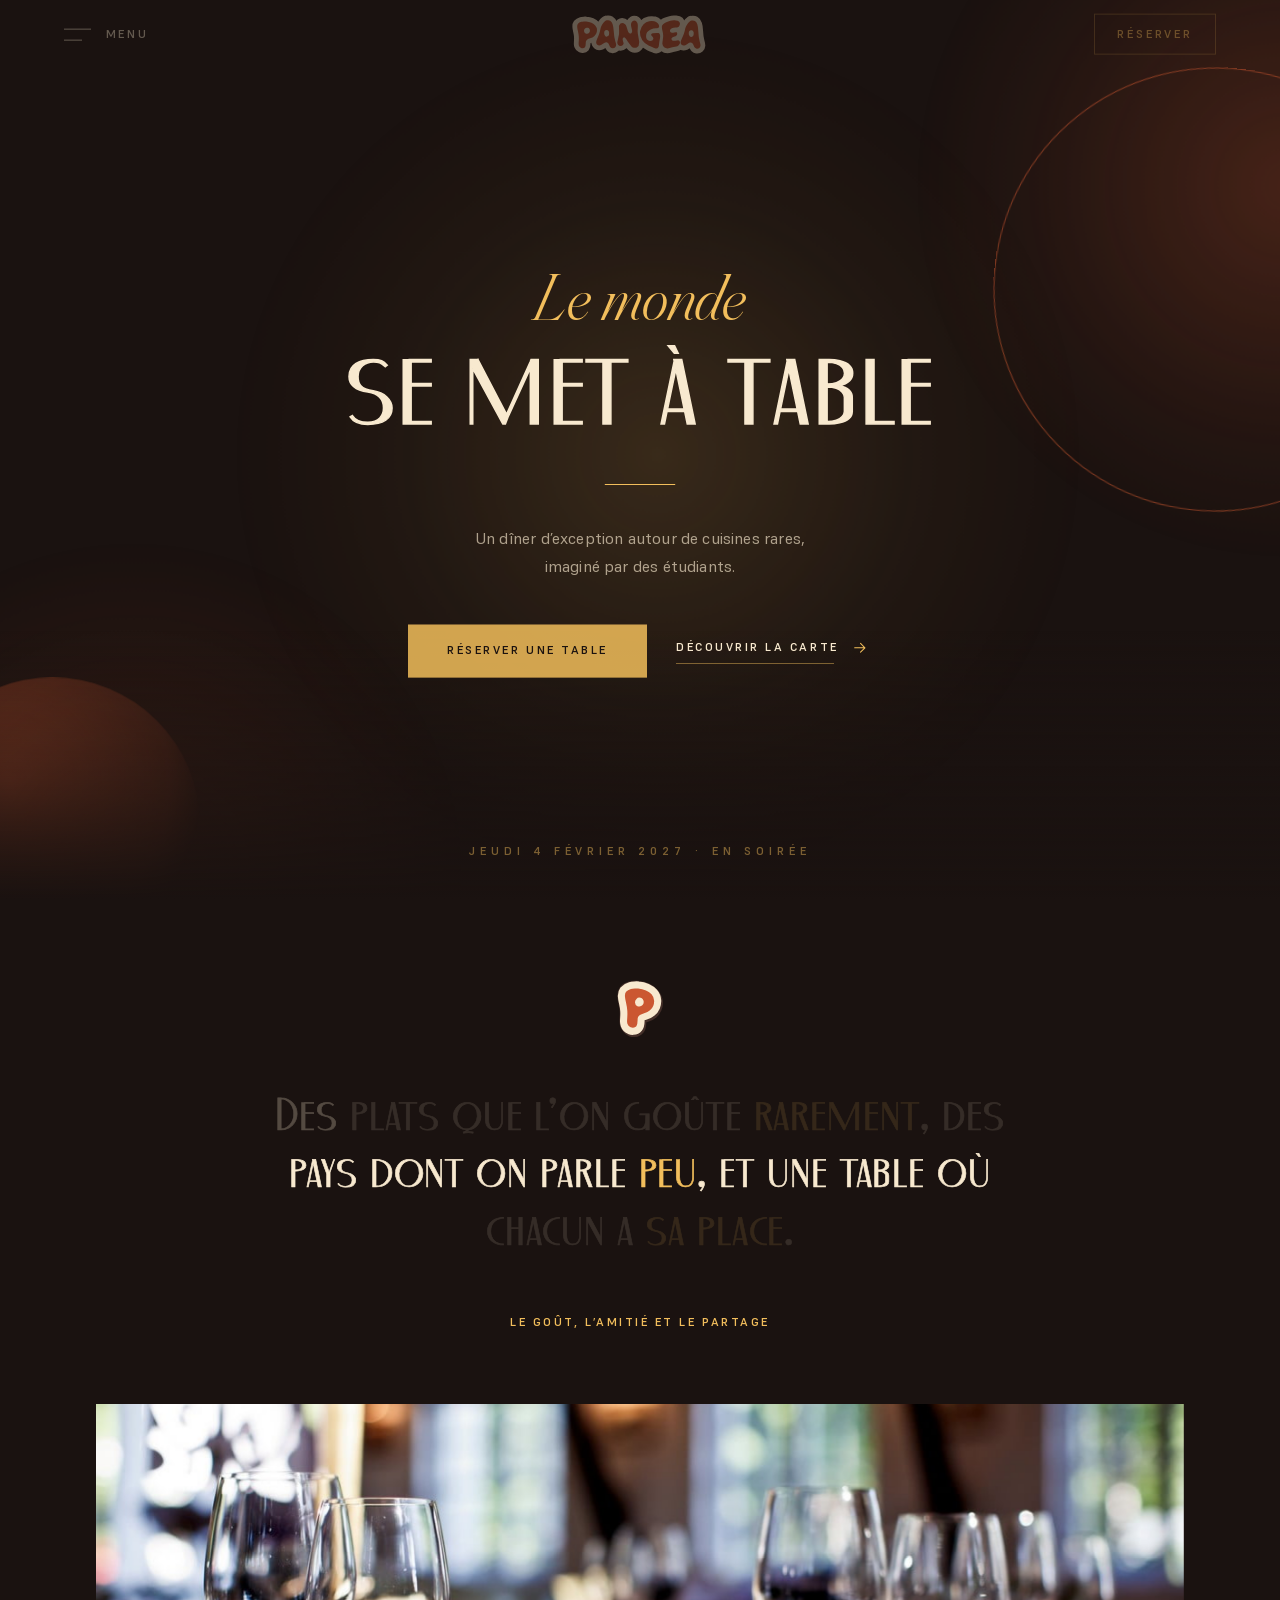
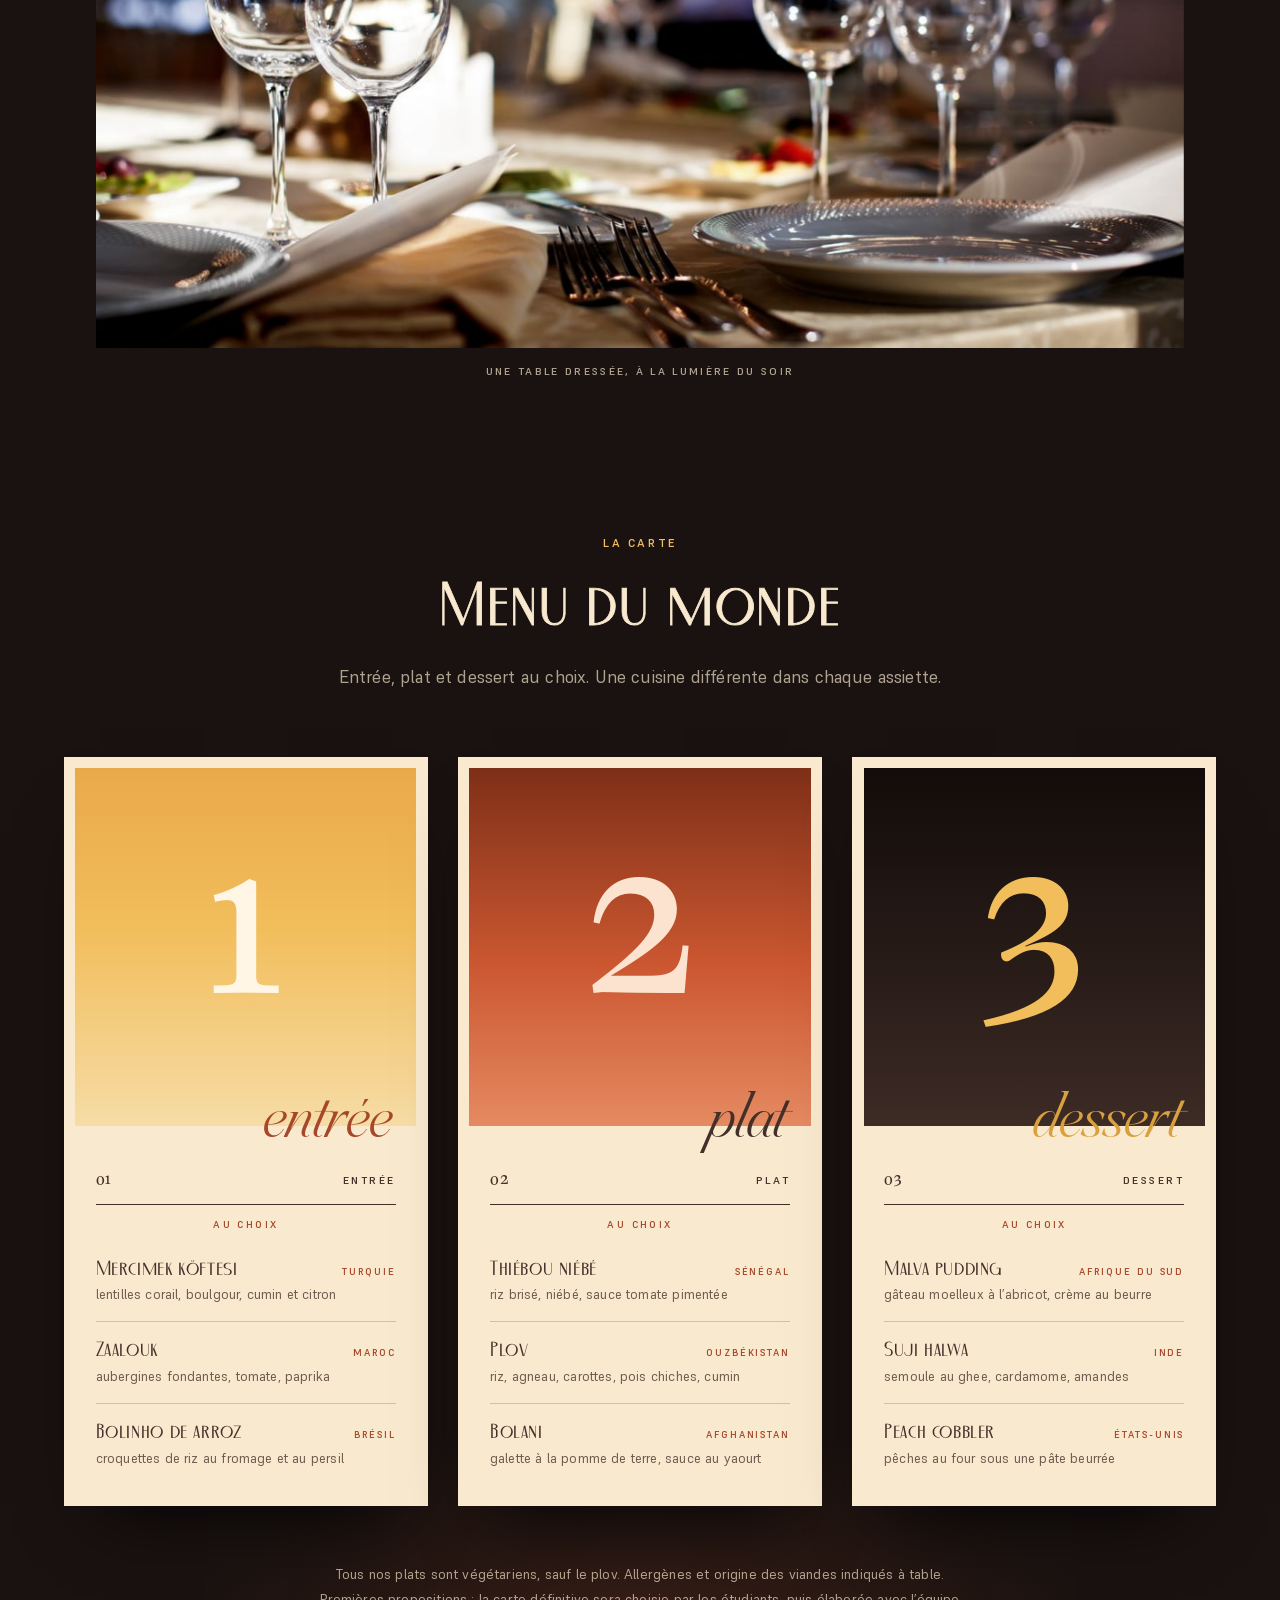
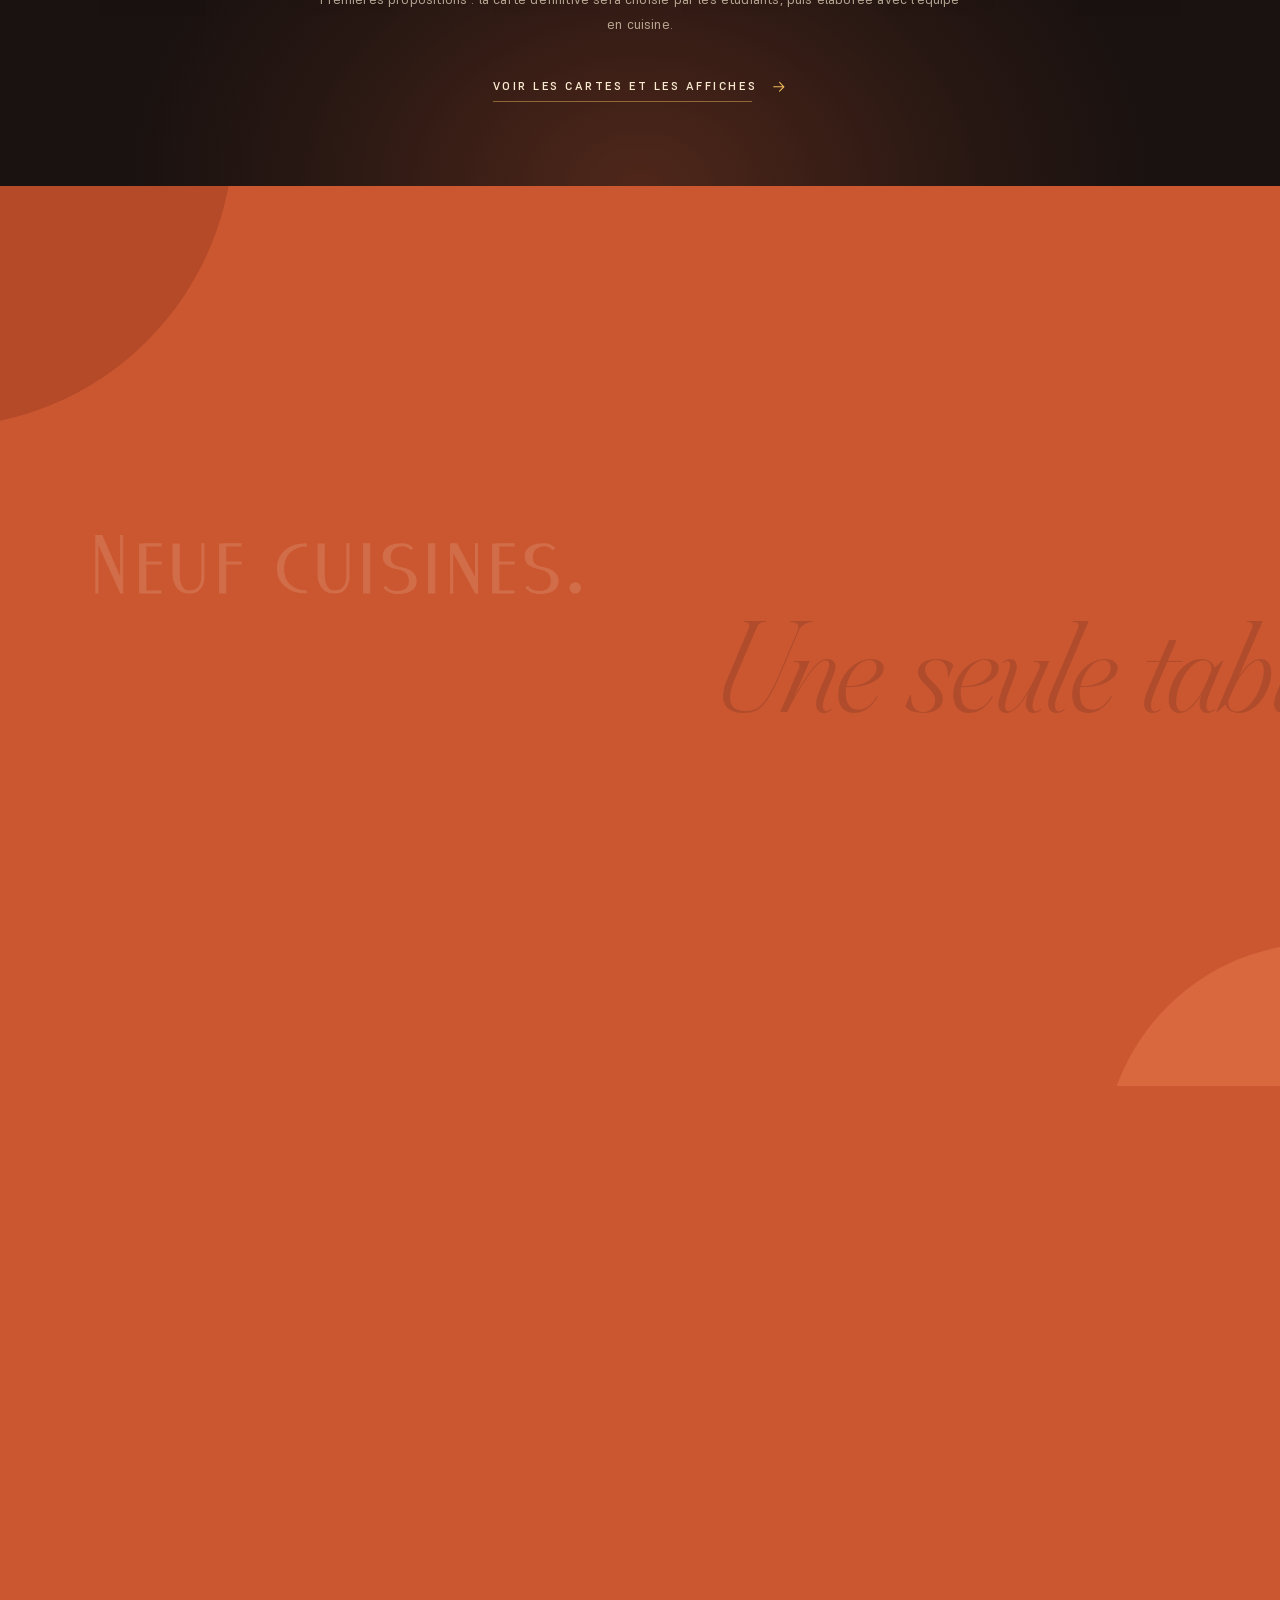
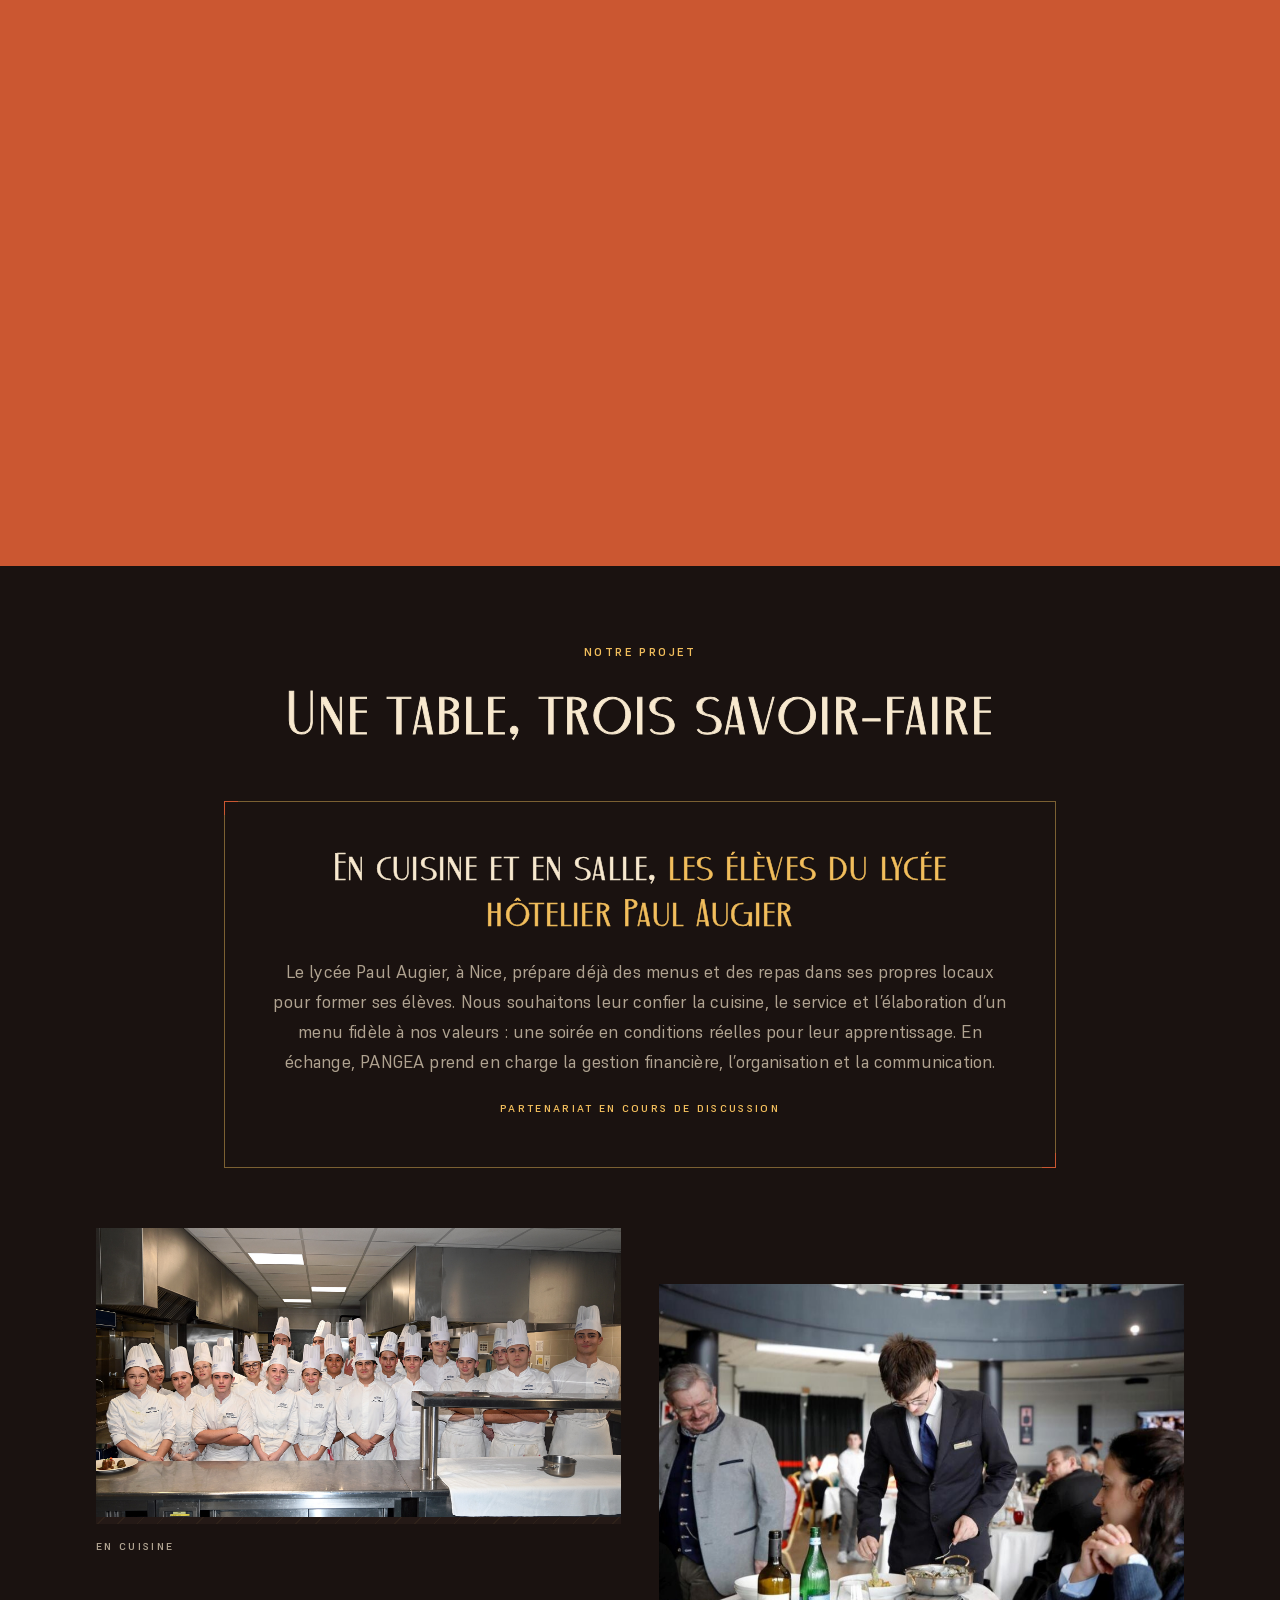
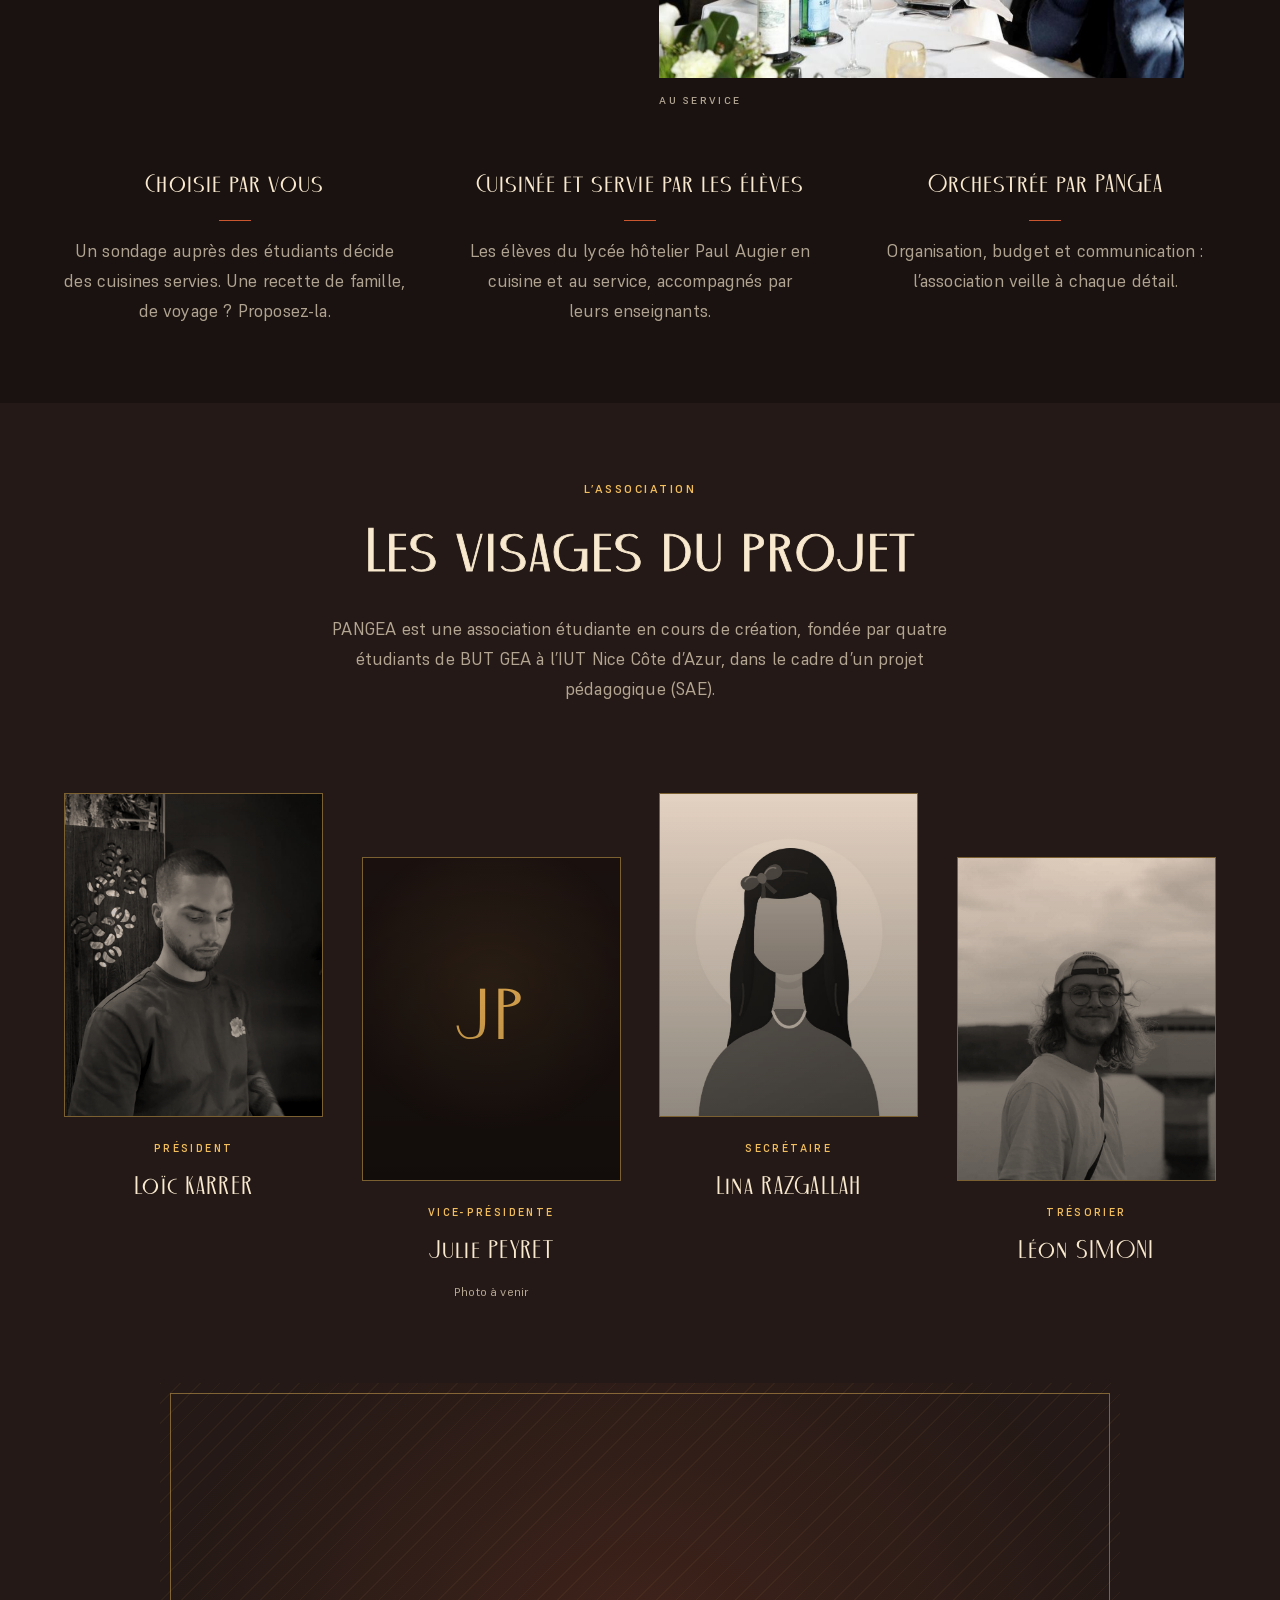
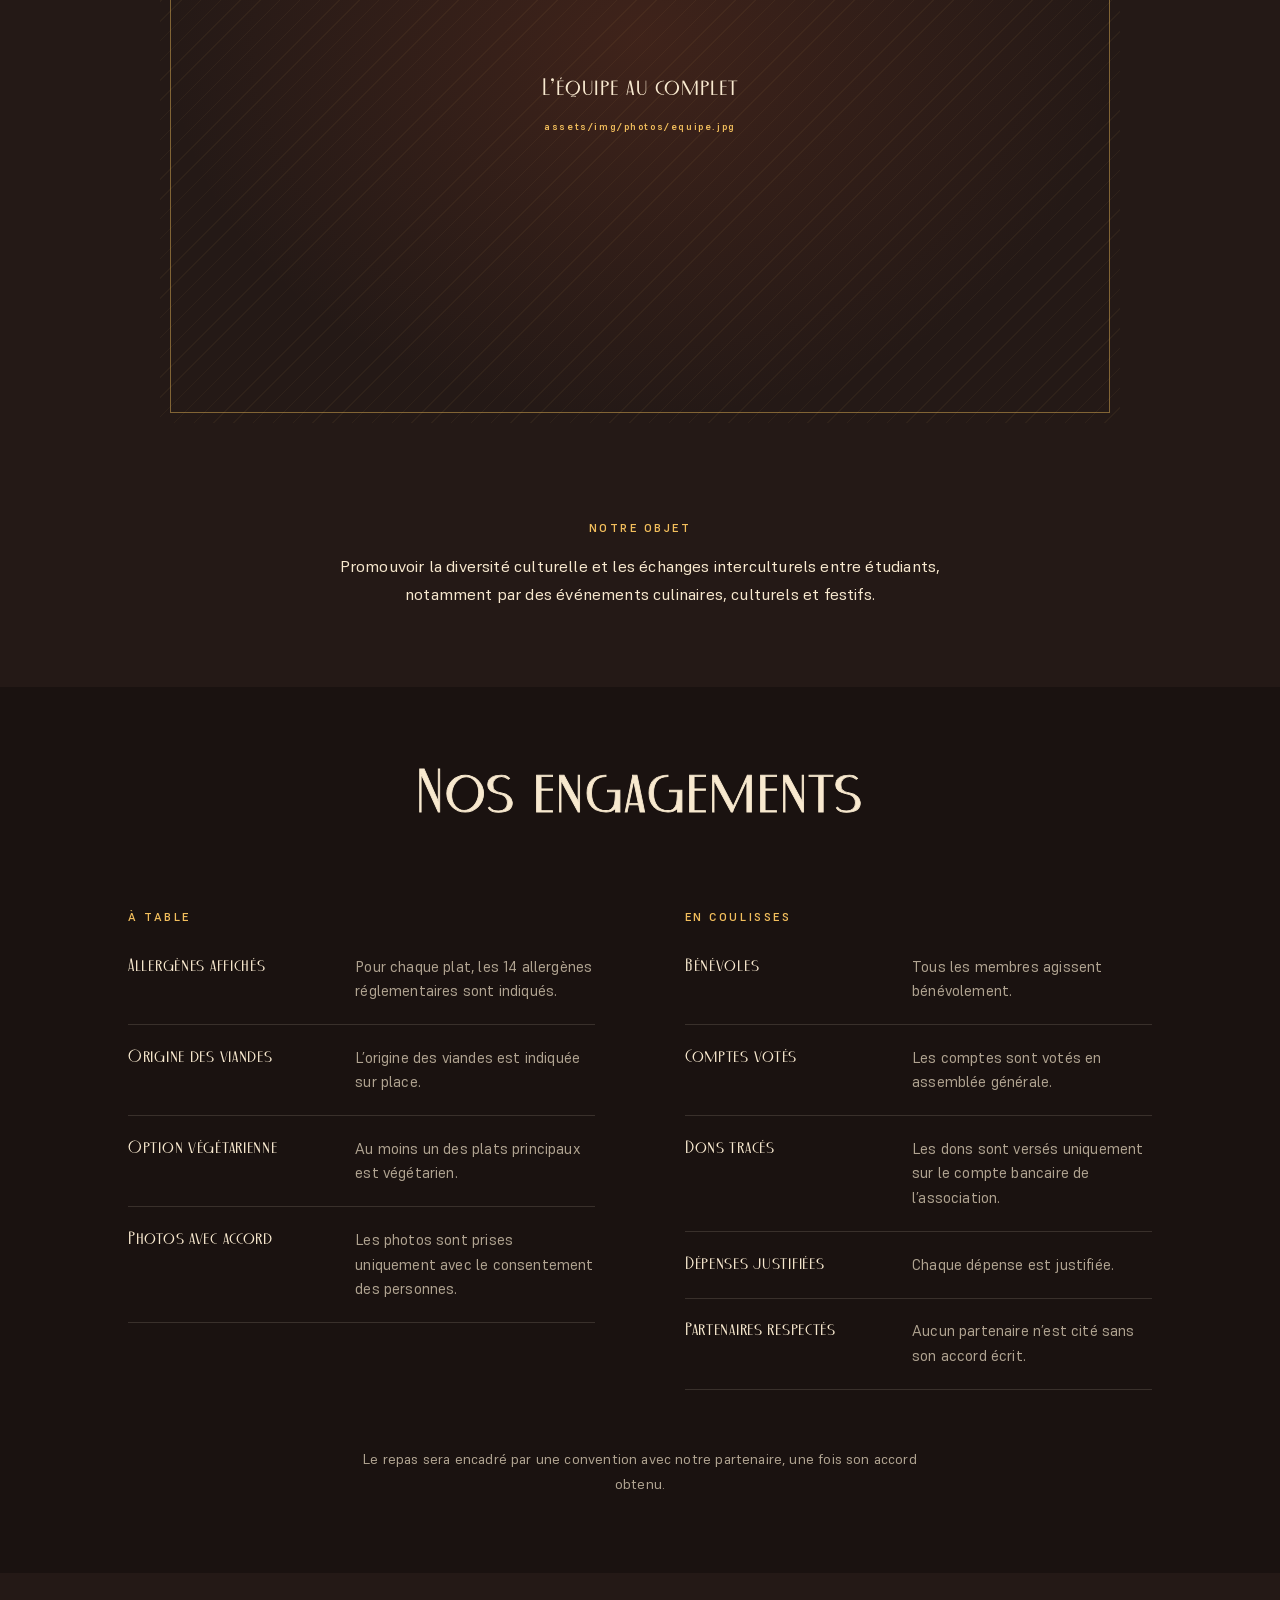
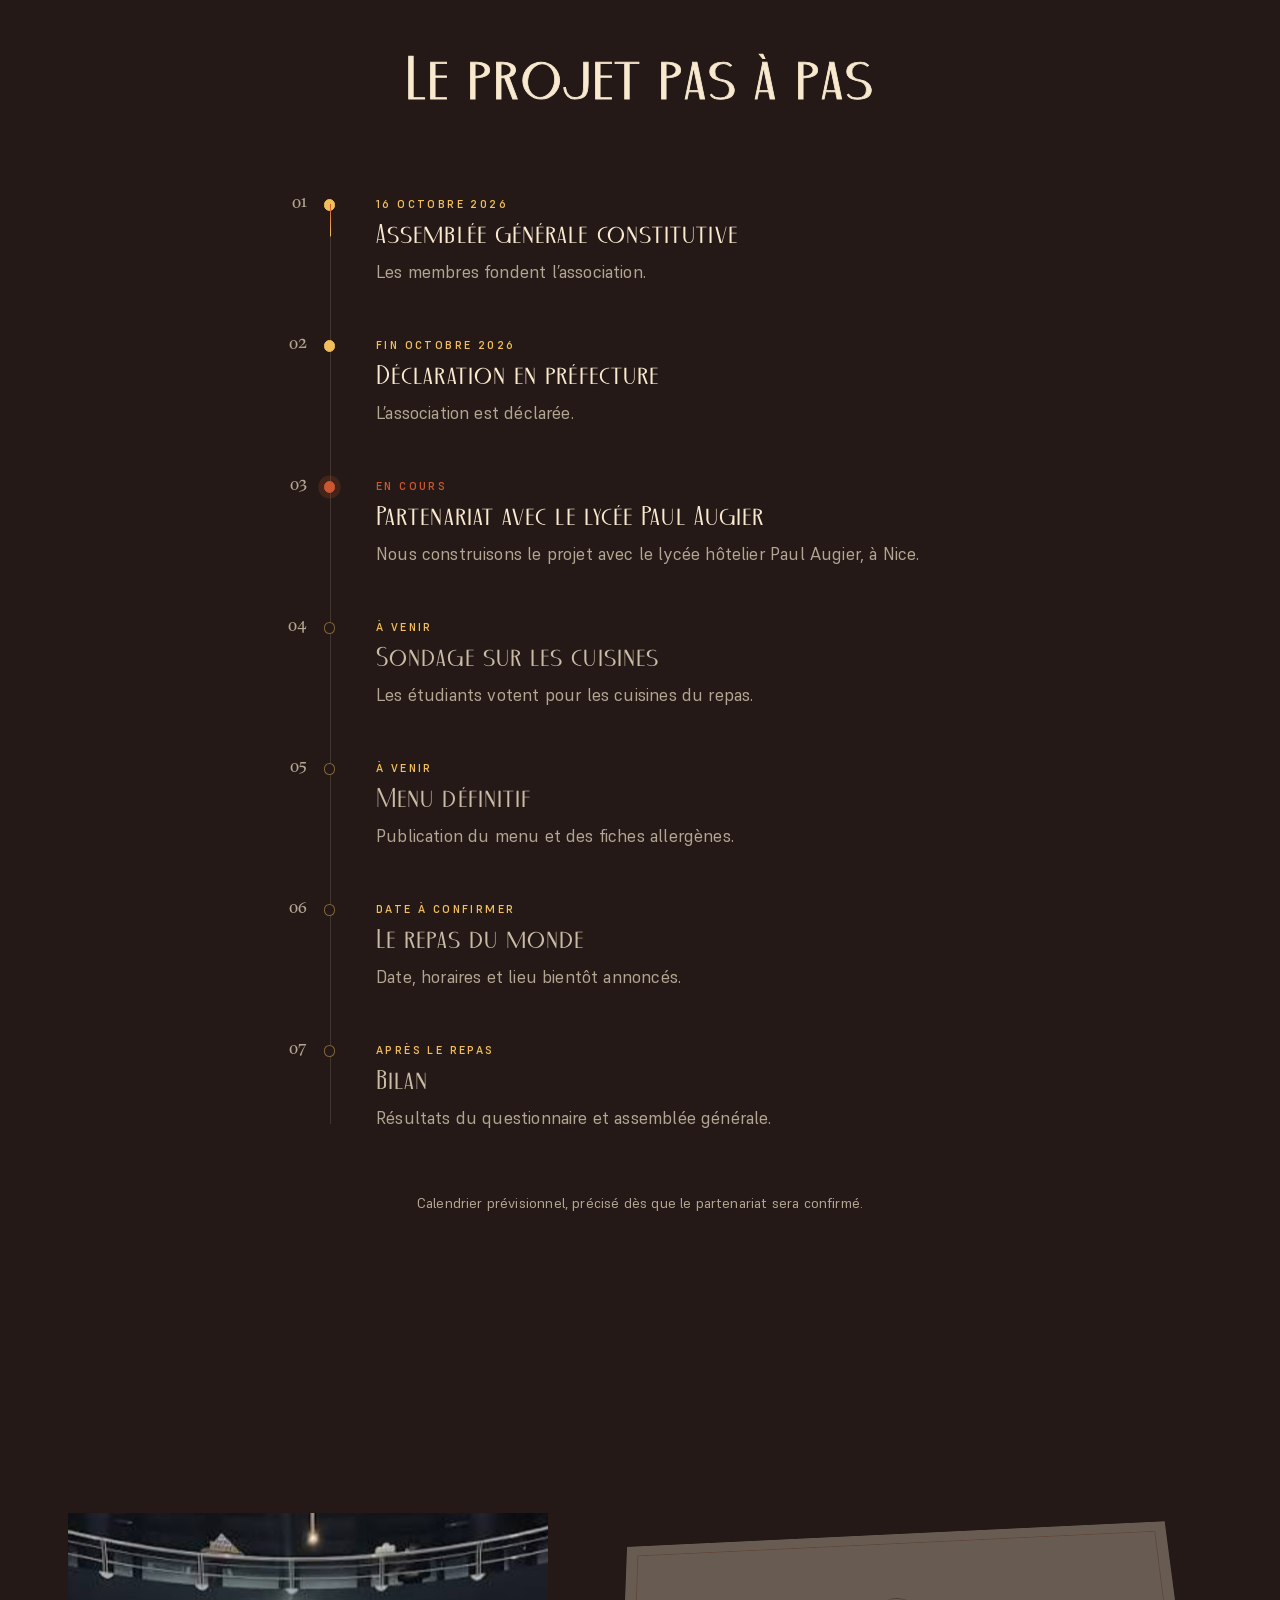
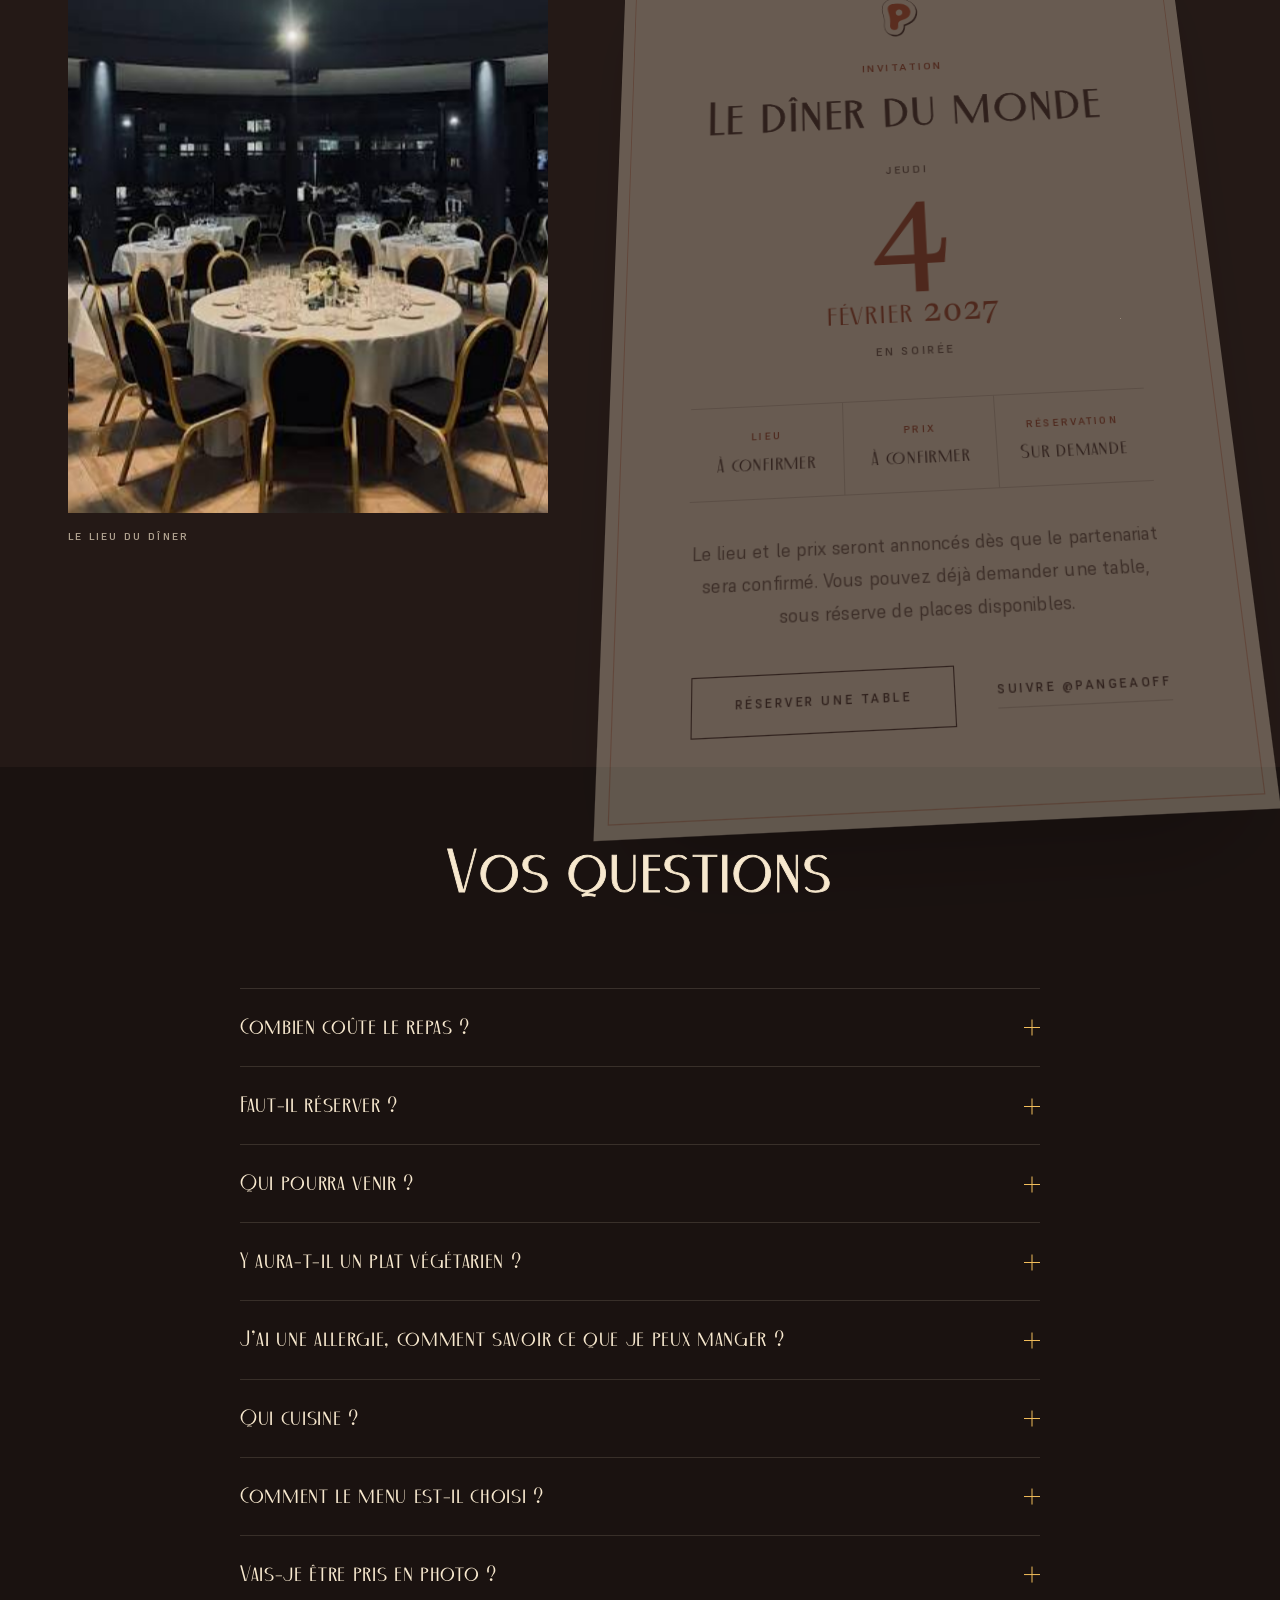
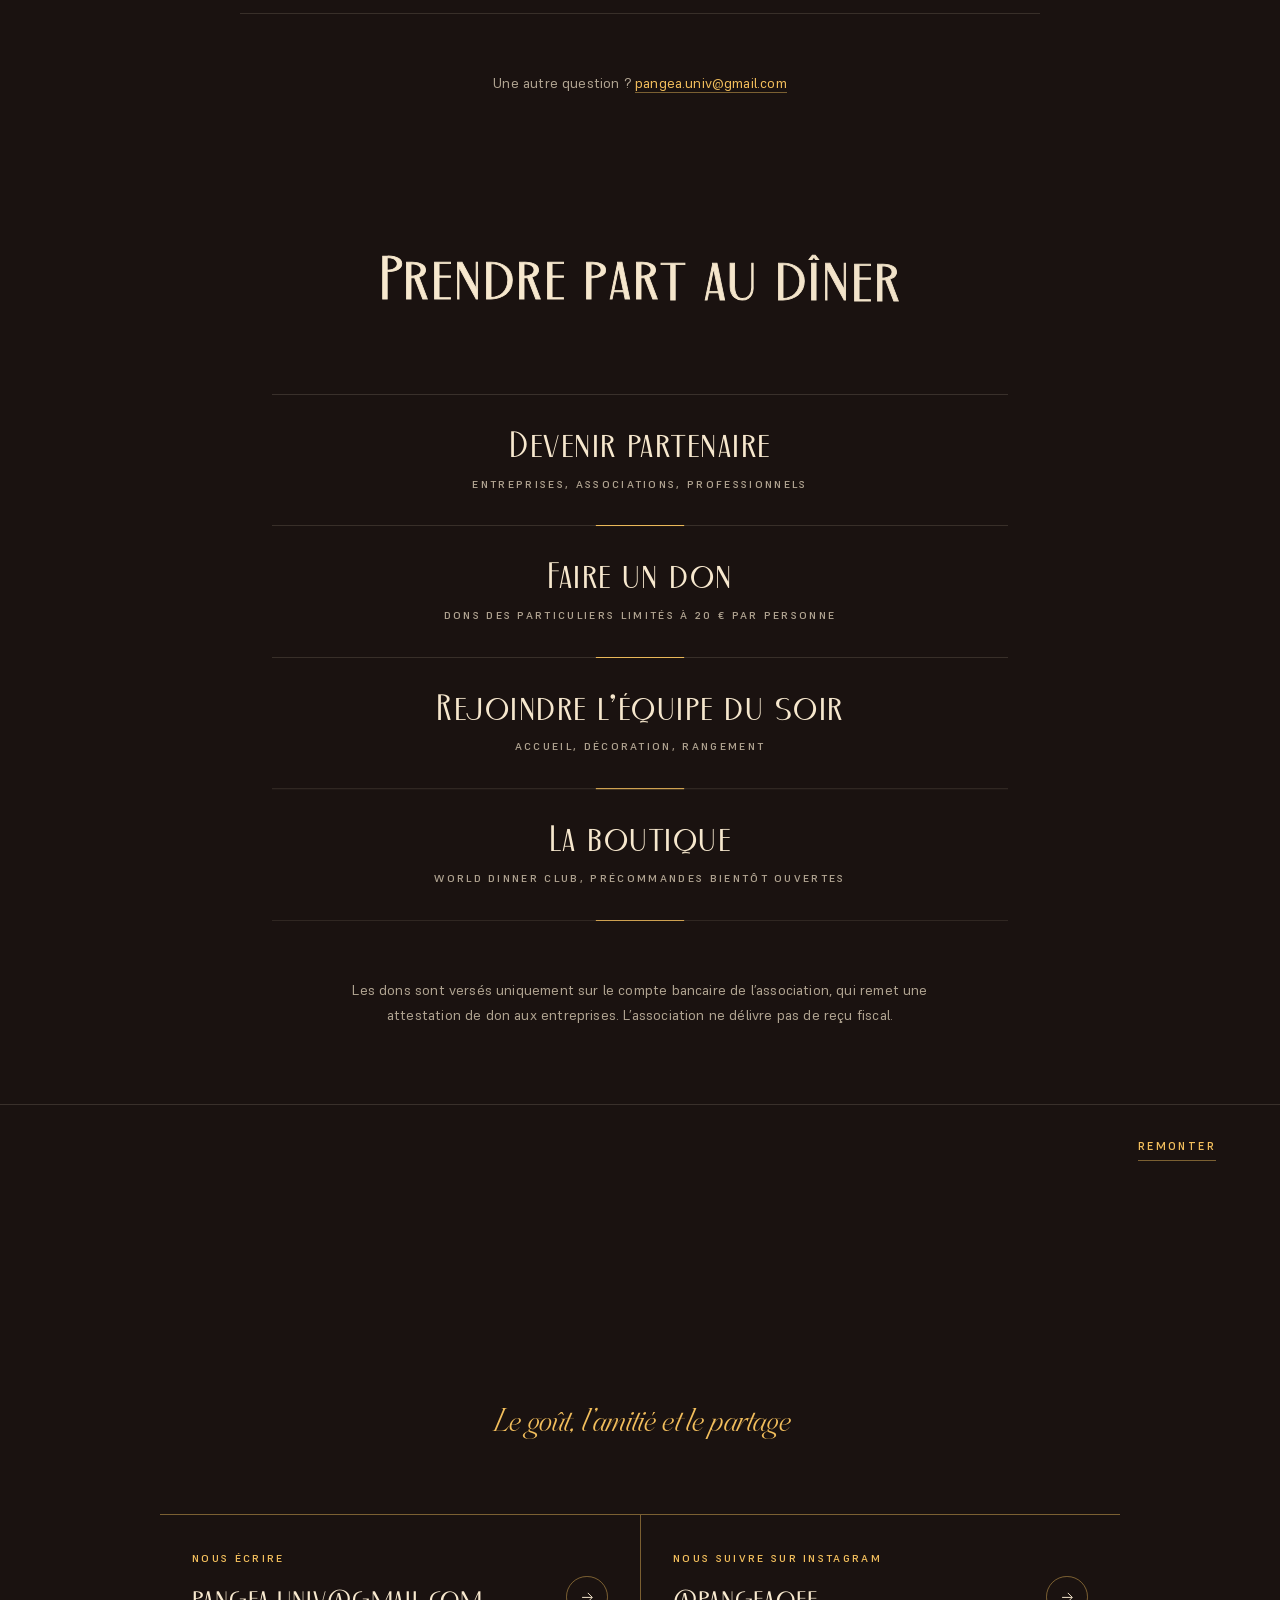
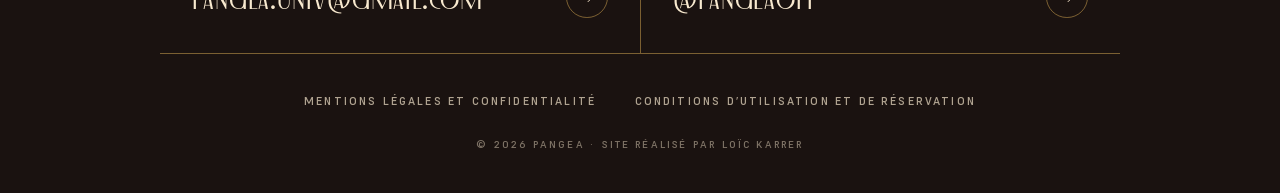
==== commit 9a9ace55: "Pages Boutique (collection à venir) et Les cartes Co-Authored-By: Claude Opus 5.5 <noreply@anthropic" ====
--- a/index.html
+++ b/index.html
@@ -149,6 +149,7 @@
     </article>
   </div>
   <p class="carte-note">Tous nos plats sont végétariens, sauf le plov. Allergènes et origine des viandes indiqués à table.<br>Premières propositions&nbsp;: la carte définitive sera choisie par les étudiants, puis élaborée avec l’équipe en cuisine.</p>
+  <p class="carte-lien"><a class="lien-fleche" href="les-cartes.html">Voir les cartes et les affiches <svg viewBox="0 0 24 24" aria-hidden="true"><path d="M5 12h13M13 6l6 6-6 6"/></svg></a></p>
 </section>
 
 <!-- ============ Interlude : deux lignes qui se rejoignent ============ -->
@@ -391,7 +392,7 @@
     <a class="ligne-lien" href="mailto:pangea.univ@gmail.com"><span>Devenir partenaire</span><small>Entreprises, associations, professionnels</small></a>
     <a class="ligne-lien" href="mailto:pangea.univ@gmail.com"><span>Faire un don</span><small>Dons des particuliers limités à 20&nbsp;€ par personne</small></a>
     <a class="ligne-lien" href="mailto:pangea.univ@gmail.com"><span>Rejoindre l’équipe du soir</span><small>Accueil, décoration, rangement</small></a>
-    <a class="ligne-lien" href="https://www.instagram.com/pangeaoff/" rel="noopener"><span>La boutique</span><small>Précommandes bientôt ouvertes</small></a>
+    <a class="ligne-lien" href="boutique.html"><span>La boutique</span><small>World Dinner Club, précommandes bientôt ouvertes</small></a>
   </div>
   <p class="section-note">Les dons sont versés uniquement sur le compte bancaire de l’association, qui remet une attestation de don aux entreprises. L’association ne délivre pas de reçu fiscal.</p>
 </section>
--- a/assets/css/premium.css
+++ b/assets/css/premium.css
@@ -192,7 +192,7 @@
   font-size: 0.6em; letter-spacing: 0; margin-bottom: 0.02em;
   translate: -0.09em 0;
 }
-.ouverture-titre .ligne { display: block; overflow: hidden; padding: 0 0.25em 0.12em; margin: 0 -0.25em -0.12em; }
+.ouverture-titre .ligne { display: block; overflow: hidden; padding: 0.25em 0.25em 0.14em; margin: -0.25em -0.25em -0.14em; }
 .ouverture-titre .ligne > span { display: inline-block; }
 .filet-or { display: block; width: 4.5rem; height: 1px; background: var(--or); margin: 2.4rem auto; }
 .ouverture-chapo { color: var(--creme-doux); font-size: clamp(1.02rem, 1.3vw, 1.18rem); margin-bottom: 2.6rem; }
@@ -200,7 +200,7 @@
 
 /* Texte découpé par le script : chaque mot reste insécable, les lettres montent derrière un masque */
 .mot { display: inline-block; white-space: nowrap; }
-[data-lettres] .mot { overflow: hidden; padding: 0 0.22em 0.16em 0.12em; margin: 0 -0.22em -0.16em -0.12em; vertical-align: top; }
+[data-lettres] .mot { overflow: hidden; padding: 0.22em 0.22em 0.18em 0.12em; margin: -0.22em -0.22em -0.18em -0.12em; vertical-align: top; }
 .car { display: inline-block; will-change: transform; }
 
 /* Rideau d'ouverture (première visite) */
@@ -666,3 +666,71 @@
 .ouverture-actions { align-items: center; gap: 1.6rem; }
 .photos-duo { align-items: start; }
 .photo--brigade .photo-cadre img { height: 108%; top: -4%; }
+
+/* ---------- Zones tactiles : au moins 44 px de haut sur écran tactile ---------- */
+@media (pointer: coarse), (max-width: 860px) {
+  .burger { min-height: 2.75rem; min-width: 2.75rem; }
+  .entete-reserver { min-height: 2.75rem; }
+  .lien-souligne, .pied-haut, .entete-retour { display: inline-flex; align-items: center; min-height: 2.75rem; }
+  .pied-legal a, .tiroir-contact a, .legal-sommaire a { display: inline-flex; align-items: center; min-height: 2.75rem; }
+  .pied-legal { gap: 0 2.4rem; }
+  .legal-sommaire ol { gap: 0 1.8rem; }
+}
+@media (max-width: 380px) {
+  .entete { gap: 0.6rem; padding-inline: 1rem; }
+  .entete-logo { width: 6.6rem; }
+  .entete-reserver { padding: 0.6rem 0.75rem; letter-spacing: 0.14em; font-size: 0.6rem; }
+}
+@media (max-width: 600px) {
+  .interlude-ligne { font-size: 11.5vw; }
+  .interlude-ligne--1 { font-size: 7.4vw; }
+}
+
+/* ---------- Page « Les cartes » : les imprimés du dîner ---------- */
+.cartes { max-width: 72rem; margin: 0 auto; padding: clamp(9rem, 16vw, 11rem) var(--gouttiere) clamp(4rem, 8vw, 6rem); }
+.cartes .titre-section { text-align: center; }
+.cartes-bloc { margin-top: clamp(3.5rem, 7vw, 5rem); text-align: center; scroll-margin-top: 7rem; }
+.cartes-titre { font-family: var(--signature); font-weight: 400; font-size: clamp(2.2rem, 5vw, 3.2rem); color: var(--or); line-height: 1.1; }
+.cartes-texte { margin: 0.8rem auto 0; max-width: 34rem; color: var(--creme-doux); }
+.cartes-duo, .cartes-trio { display: grid; gap: clamp(1rem, 3vw, 2rem); margin-top: clamp(1.8rem, 4vw, 2.6rem); }
+.cartes-duo { grid-template-columns: 1fr 1fr; max-width: 58rem; margin-inline: auto; }
+.cartes-trio { grid-template-columns: repeat(3, 1fr); }
+.cartes-page { display: block; overflow: hidden; box-shadow: 0 1.4rem 3rem rgb(0 0 0 / 0.45); outline-offset: 4px; }
+.cartes-page img { display: block; width: 100%; height: auto; transition: transform 0.9s var(--lent); }
+@media (hover: hover) { .cartes-page:hover img { transform: scale(1.025); } }
+.cartes-pdf { margin-top: 1.8rem; }
+.cartes-note { margin-top: 1rem; font-size: 0.78rem; color: var(--creme-doux); }
+.cartes-reserver { margin-top: clamp(3.5rem, 7vw, 5rem); text-align: center; }
+.carte-lien { margin-top: 1.6rem; text-align: center; }
+@media (max-width: 700px) {
+  .cartes-duo { grid-template-columns: 1fr; max-width: 26rem; }
+  .cartes-trio { grid-template-columns: 1fr; max-width: 26rem; margin-inline: auto; }
+}
+
+/* ---------- Page « Boutique » : World Dinner Club ---------- */
+.boutique { max-width: 76rem; margin: 0 auto; padding: clamp(9rem, 16vw, 11rem) var(--gouttiere) clamp(4rem, 8vw, 6rem); }
+.boutique-tete { text-align: center; }
+.boutique-titre { margin: 0.6rem 0 0; font-weight: 400; line-height: 1; }
+.boutique-signature { display: block; font-family: var(--signature); font-size: clamp(2.6rem, 7vw, 5rem); color: var(--or); }
+.boutique-voix { display: block; font-family: var(--display); font-size: clamp(5rem, 16vw, 11rem); letter-spacing: 0.04em; line-height: 0.9; -webkit-text-stroke: var(--epaisseur) currentColor; }
+.boutique-statut { display: inline-block; margin-top: 1.8rem; padding: 0.55rem 1.1rem; border: 1px solid var(--or-trait); font-size: 0.68rem; font-weight: 600; letter-spacing: 0.24em; text-transform: uppercase; color: var(--or); }
+.boutique-grille { display: grid; grid-template-columns: repeat(4, 1fr); gap: clamp(2.2rem, 4vw, 3rem) clamp(1rem, 2.4vw, 1.8rem); margin-top: clamp(3.5rem, 7vw, 5rem); }
+.produit-image { position: relative; overflow: hidden; border-radius: 3px; }
+.produit-image img { display: block; width: 100%; height: auto; transition: transform 1s var(--lent); }
+@media (hover: hover) { .produit:hover .produit-image img { transform: scale(1.04); } }
+.produit-num { position: absolute; top: 0.8rem; left: 0.9rem; font-family: var(--chiffres); font-size: 0.9rem; color: var(--creme); text-shadow: 0 1px 6px rgb(0 0 0 / 0.45); }
+.produit-texte { padding-top: 1.1rem; }
+.produit-nom { font-family: var(--display); font-weight: 400; font-size: 1.35rem; letter-spacing: 0.03em; line-height: 1.1; -webkit-text-stroke: var(--epaisseur) currentColor; }
+.produit-desc { margin-top: 0.5rem; font-size: 0.86rem; line-height: 1.6; color: var(--creme-doux); }
+.produit-coloris { list-style: none; display: flex; flex-wrap: wrap; gap: 0.4rem 1rem; margin: 0.8rem 0 0; padding: 0; font-size: 0.7rem; font-weight: 600; letter-spacing: 0.16em; text-transform: uppercase; color: var(--creme-doux); }
+.produit-coloris li { display: inline-flex; align-items: center; gap: 0.45rem; }
+.pastille { width: 0.85rem; height: 0.85rem; border-radius: 50%; background: var(--c); box-shadow: 0 0 0 1px var(--creme-trait); }
+.boutique-prevenir { margin-top: clamp(4.5rem, 9vw, 6.5rem); padding-top: clamp(3rem, 6vw, 4rem); border-top: 1px solid var(--creme-trait); text-align: center; }
+.boutique-actions { display: flex; flex-wrap: wrap; justify-content: center; align-items: center; gap: 1.2rem 2.2rem; margin-top: 2rem; }
+@media (max-width: 1000px) { .boutique-grille { grid-template-columns: repeat(2, 1fr); } }
+@media (max-width: 420px) { .boutique-grille { grid-template-columns: 1fr; max-width: 24rem; margin-inline: auto; } }
+
+.boutique-bientot { max-width: 40rem; margin: clamp(3.5rem, 7vw, 5rem) auto 0; padding: clamp(2.6rem, 6vw, 4rem) clamp(1.4rem, 4vw, 3rem); text-align: center; border: 1px solid var(--or-trait); outline: 1px solid var(--creme-trait); outline-offset: -0.6rem; }
+.boutique-numero { font-family: var(--chiffres); font-size: 2.4rem; color: var(--terracotta); line-height: 1; }
+.boutique-bientot-titre { margin-top: 1rem; font-family: var(--display); font-weight: 400; font-size: clamp(1.6rem, 4vw, 2.3rem); letter-spacing: 0.03em; line-height: 1.15; -webkit-text-stroke: var(--epaisseur) currentColor; }
+.boutique-bientot-texte { margin-top: 1rem; color: var(--creme-doux); }
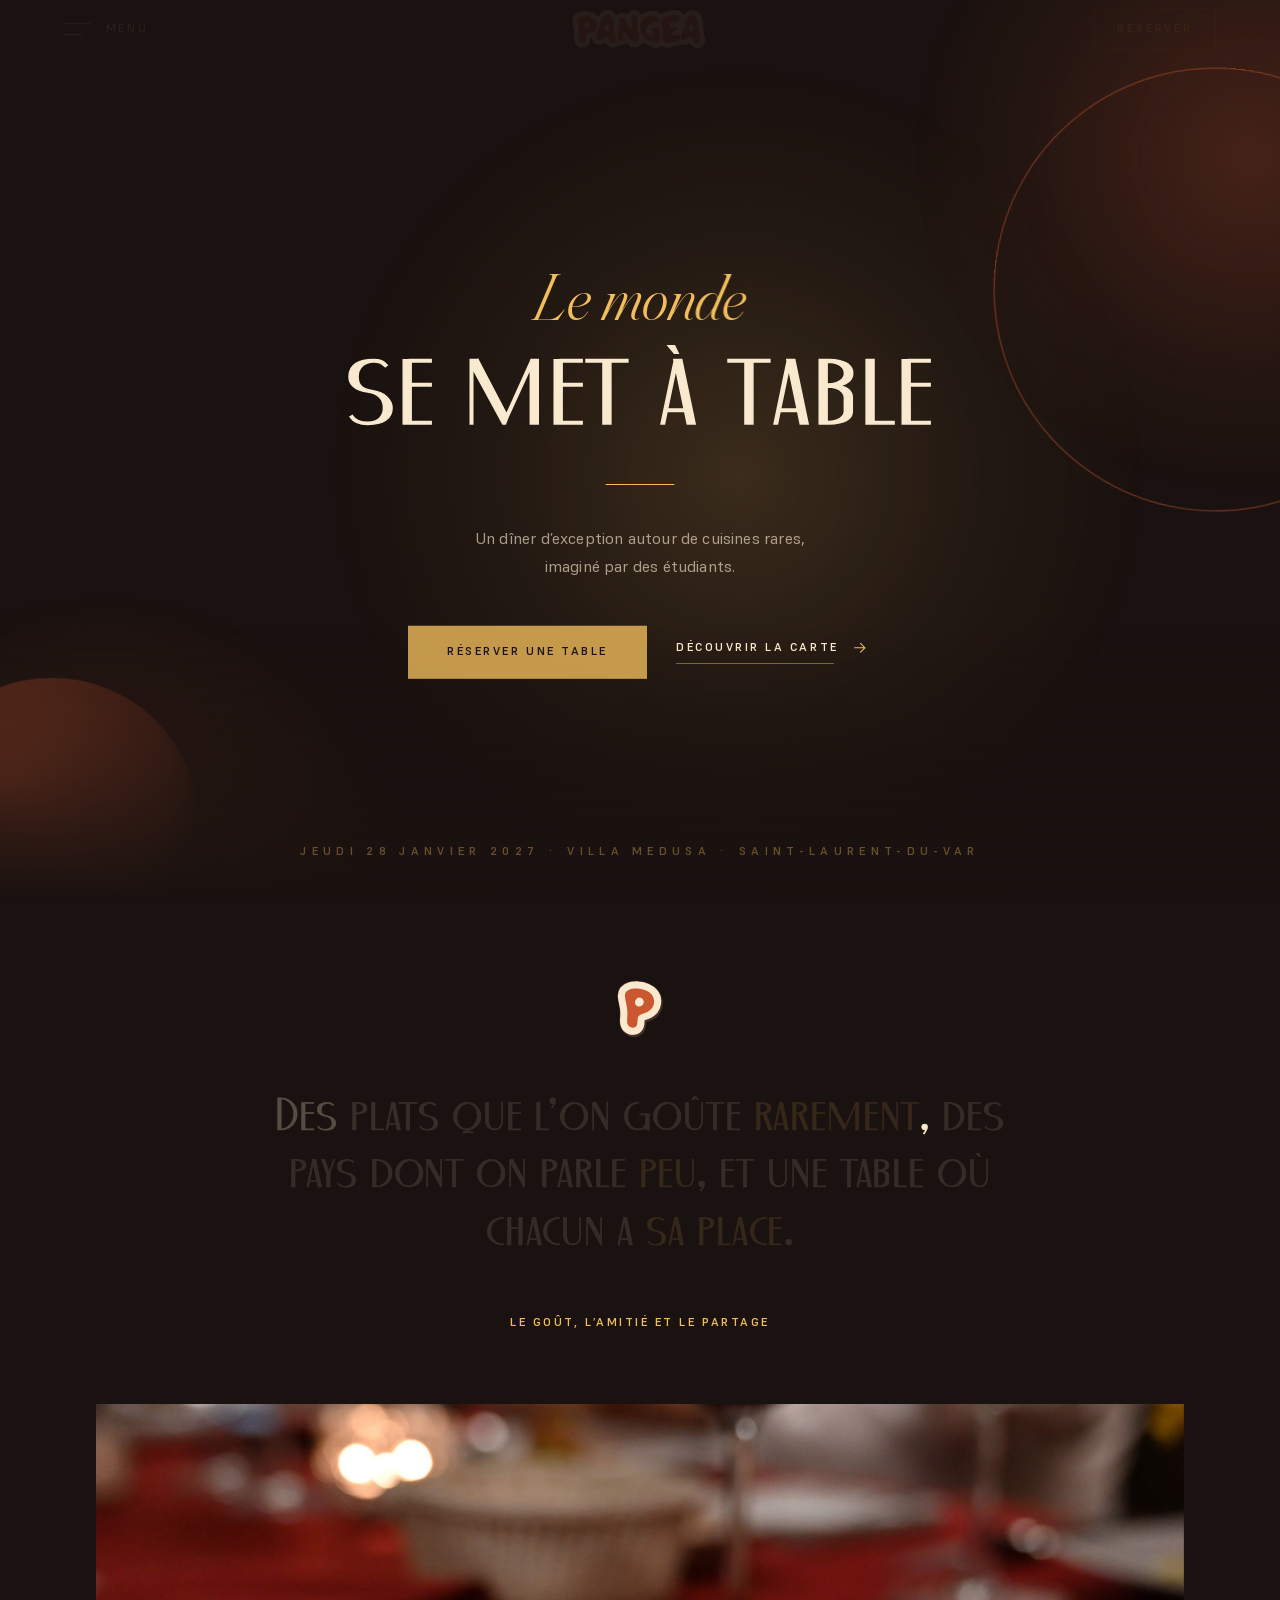
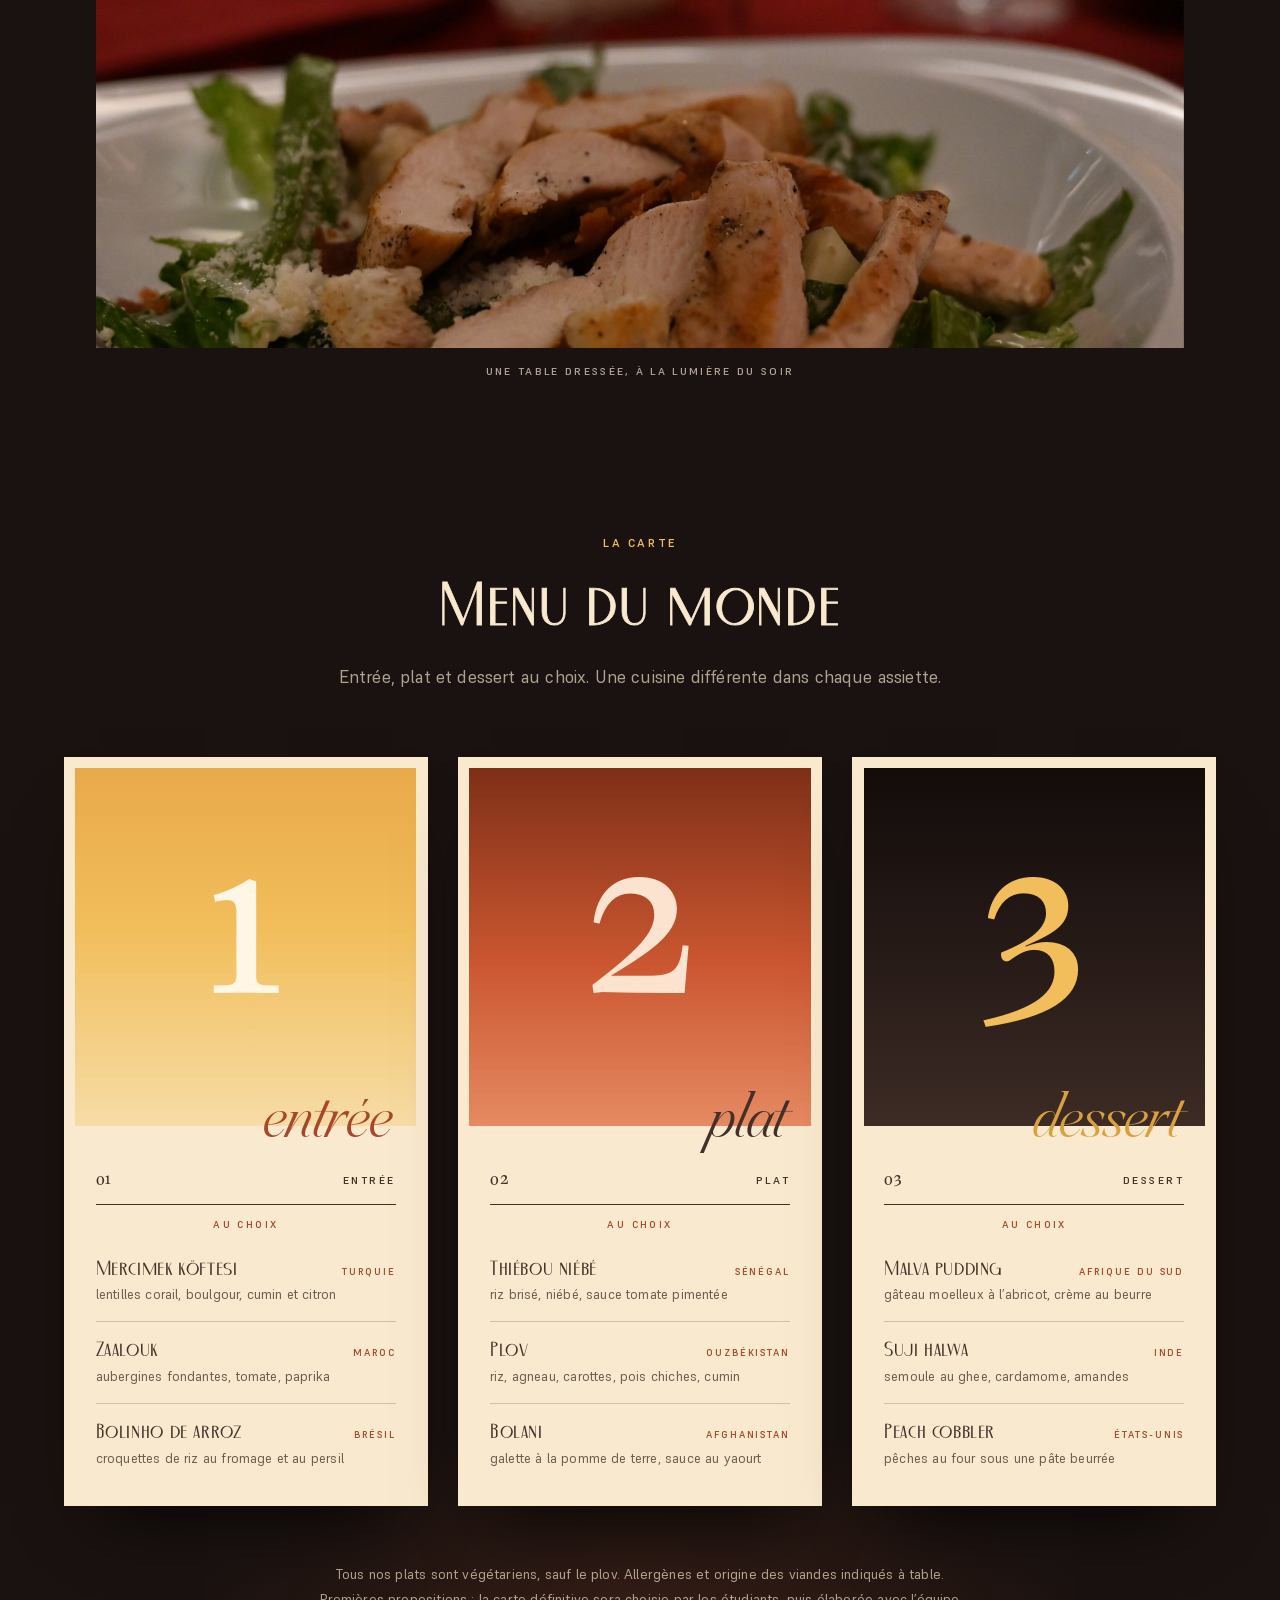
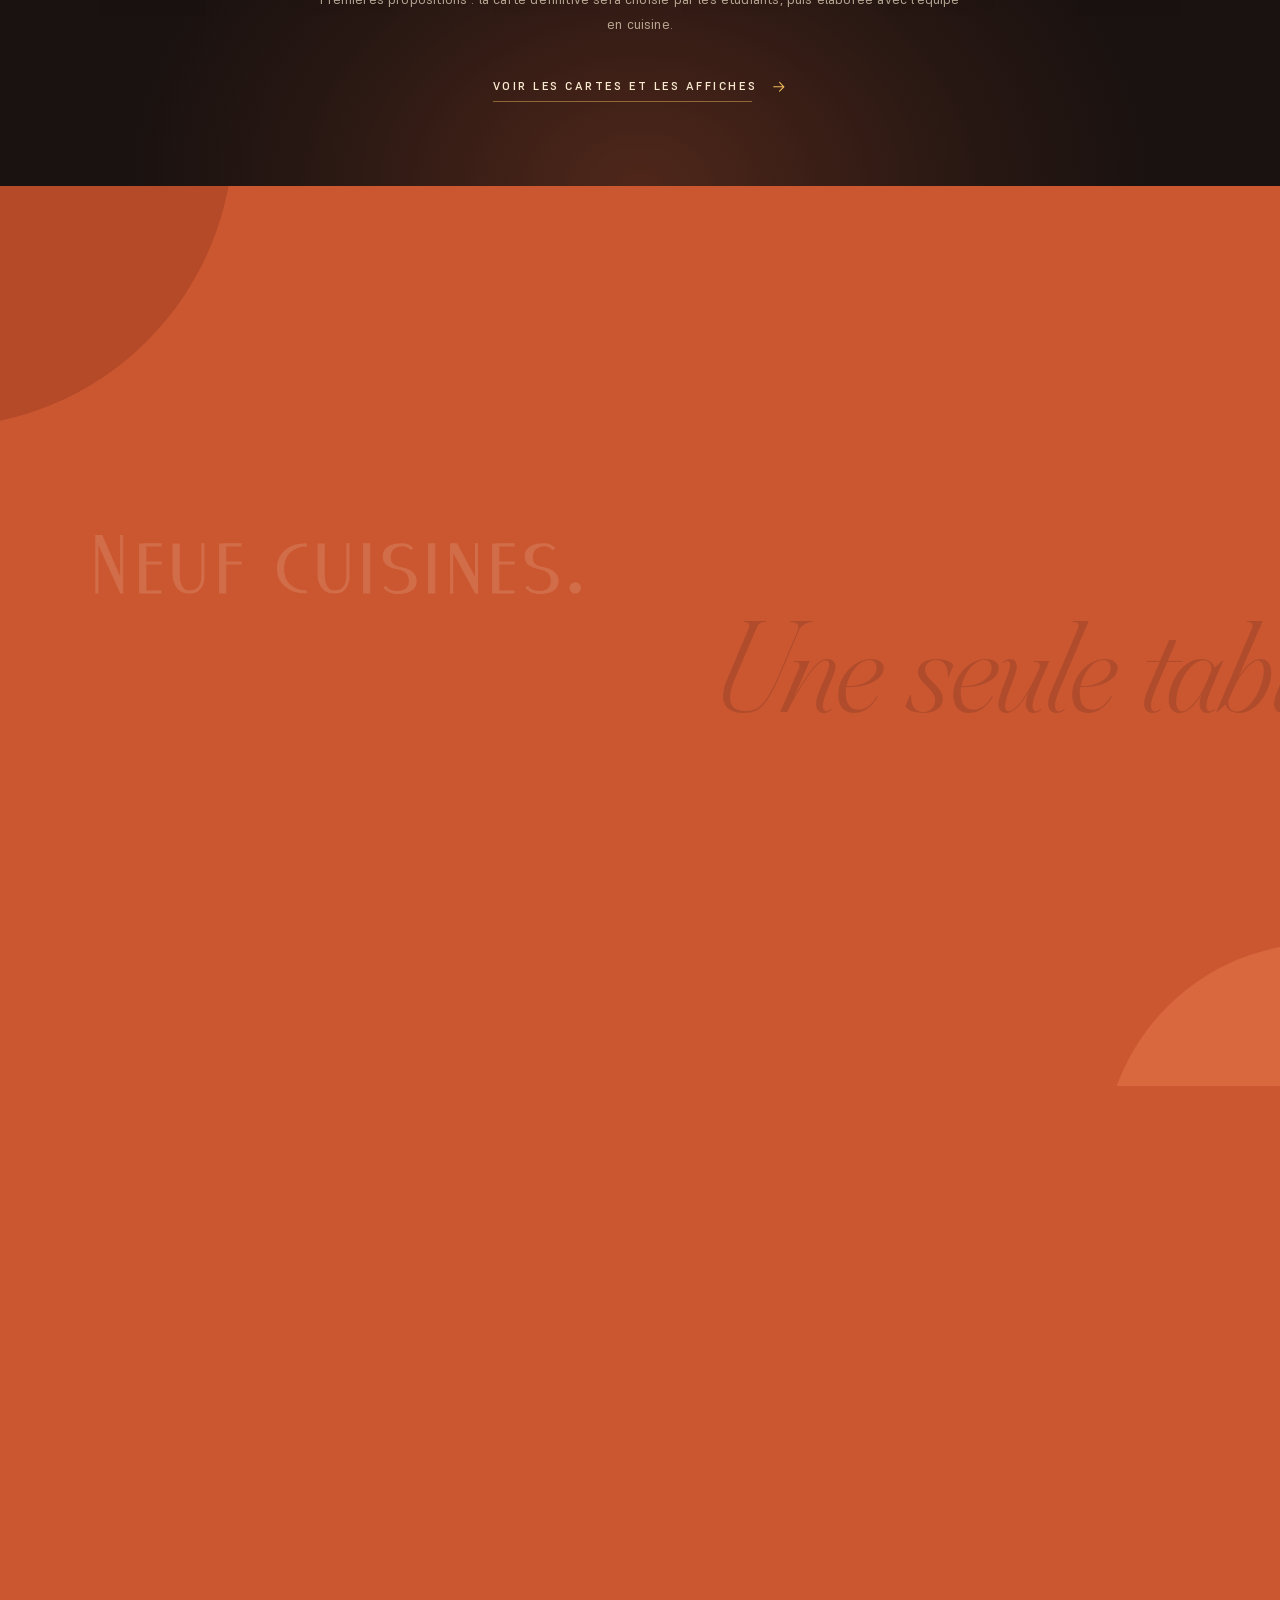
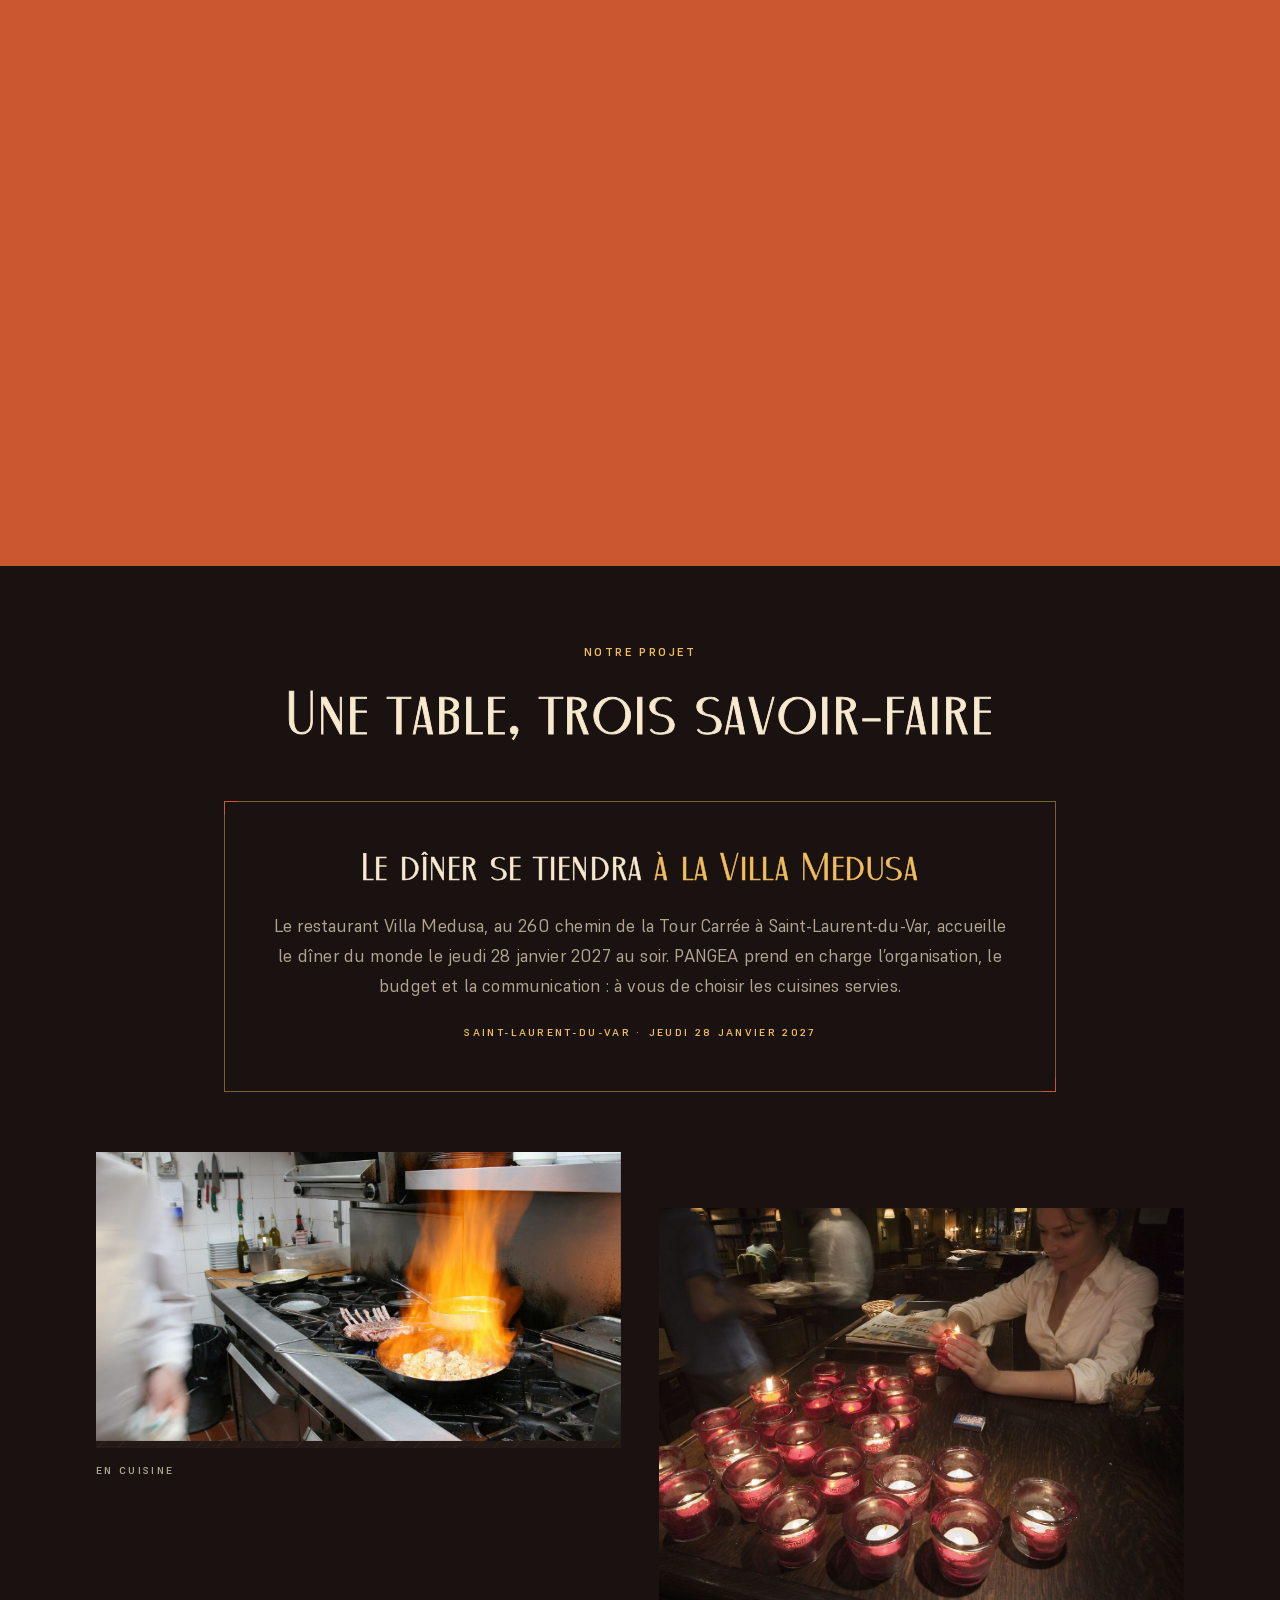
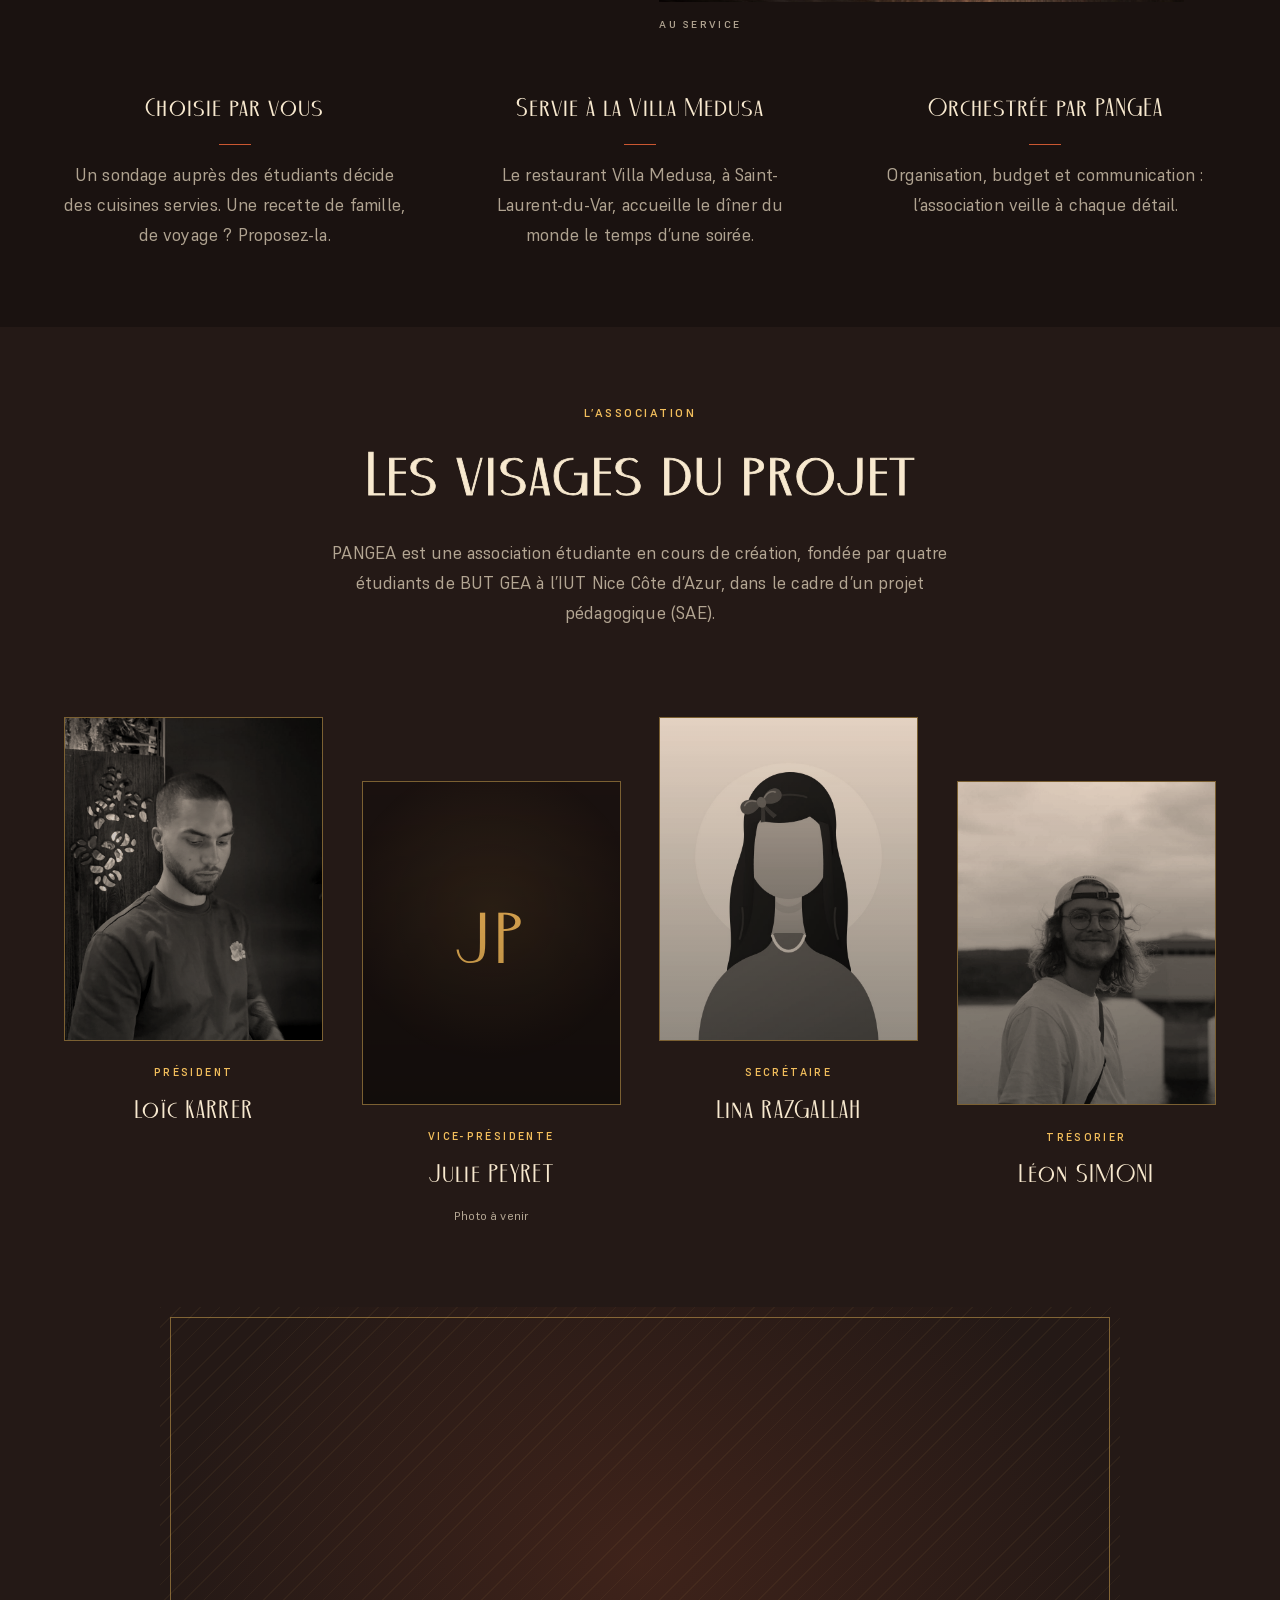
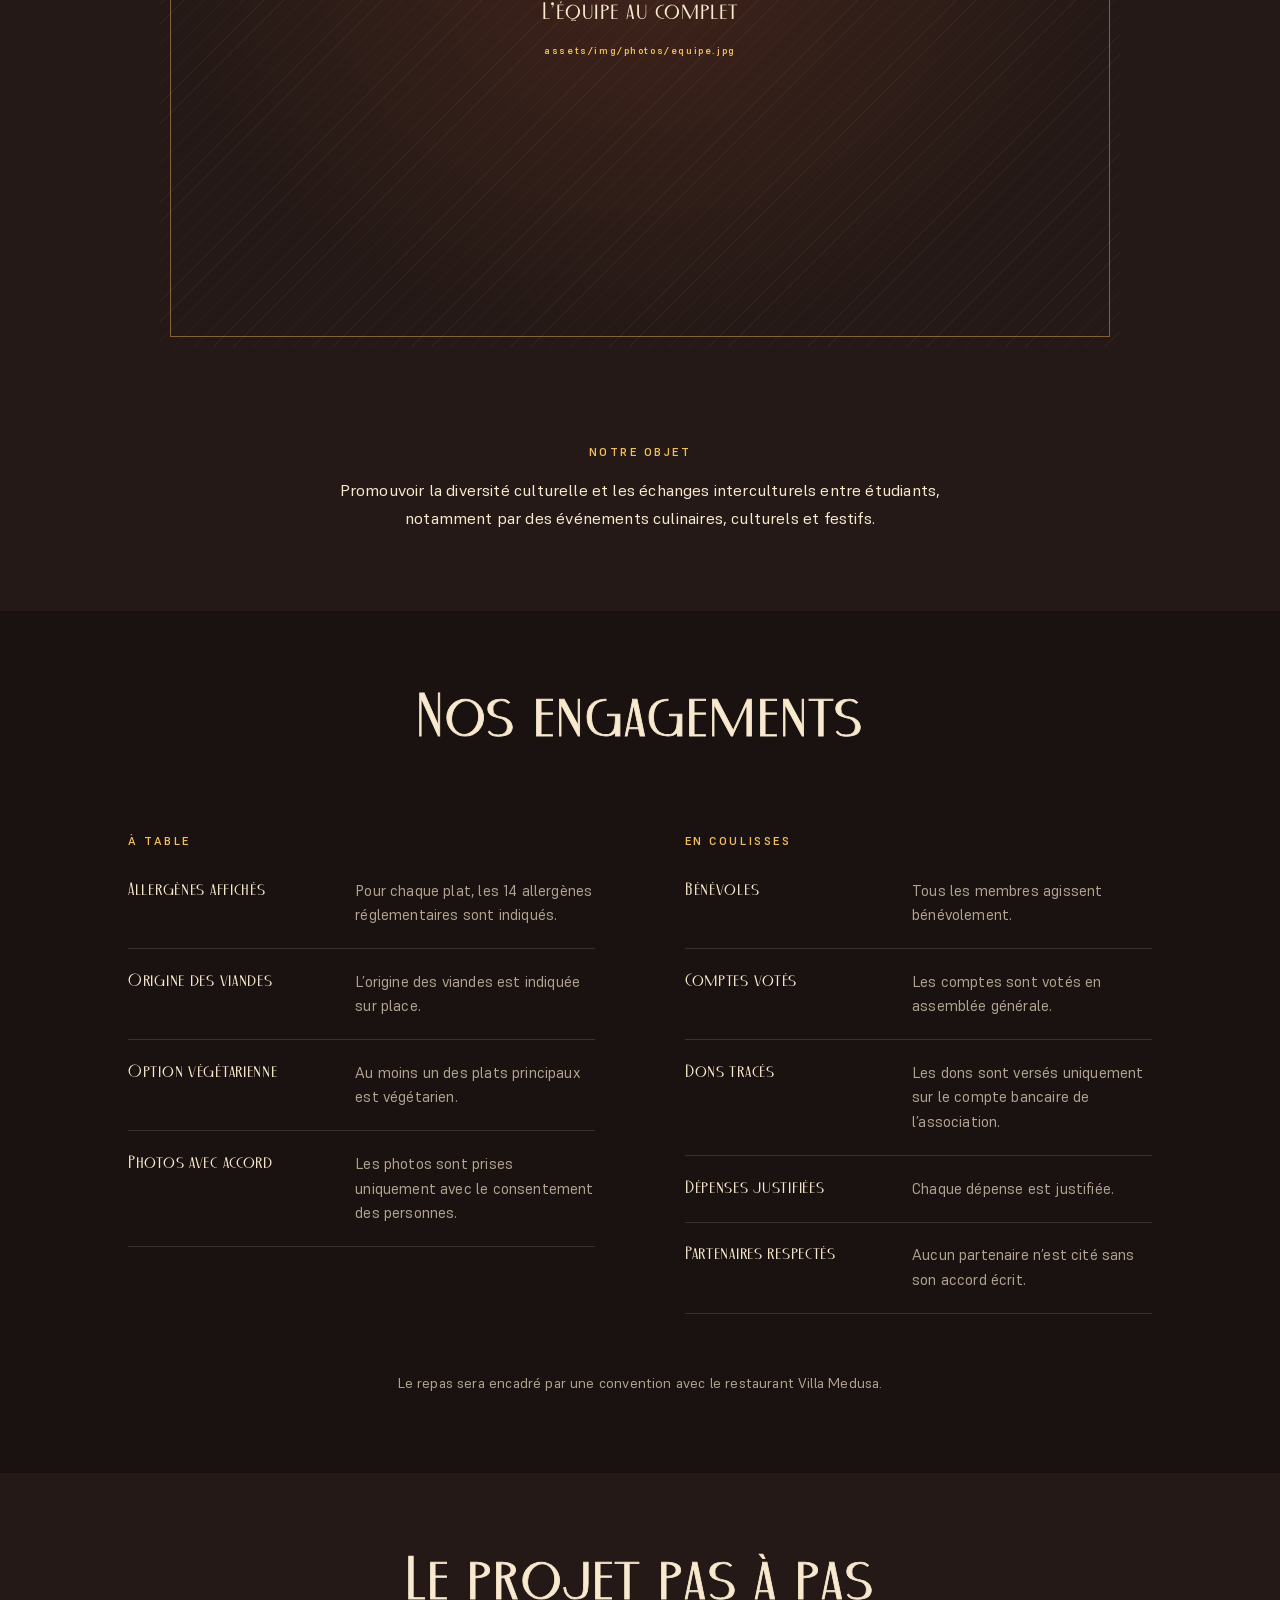
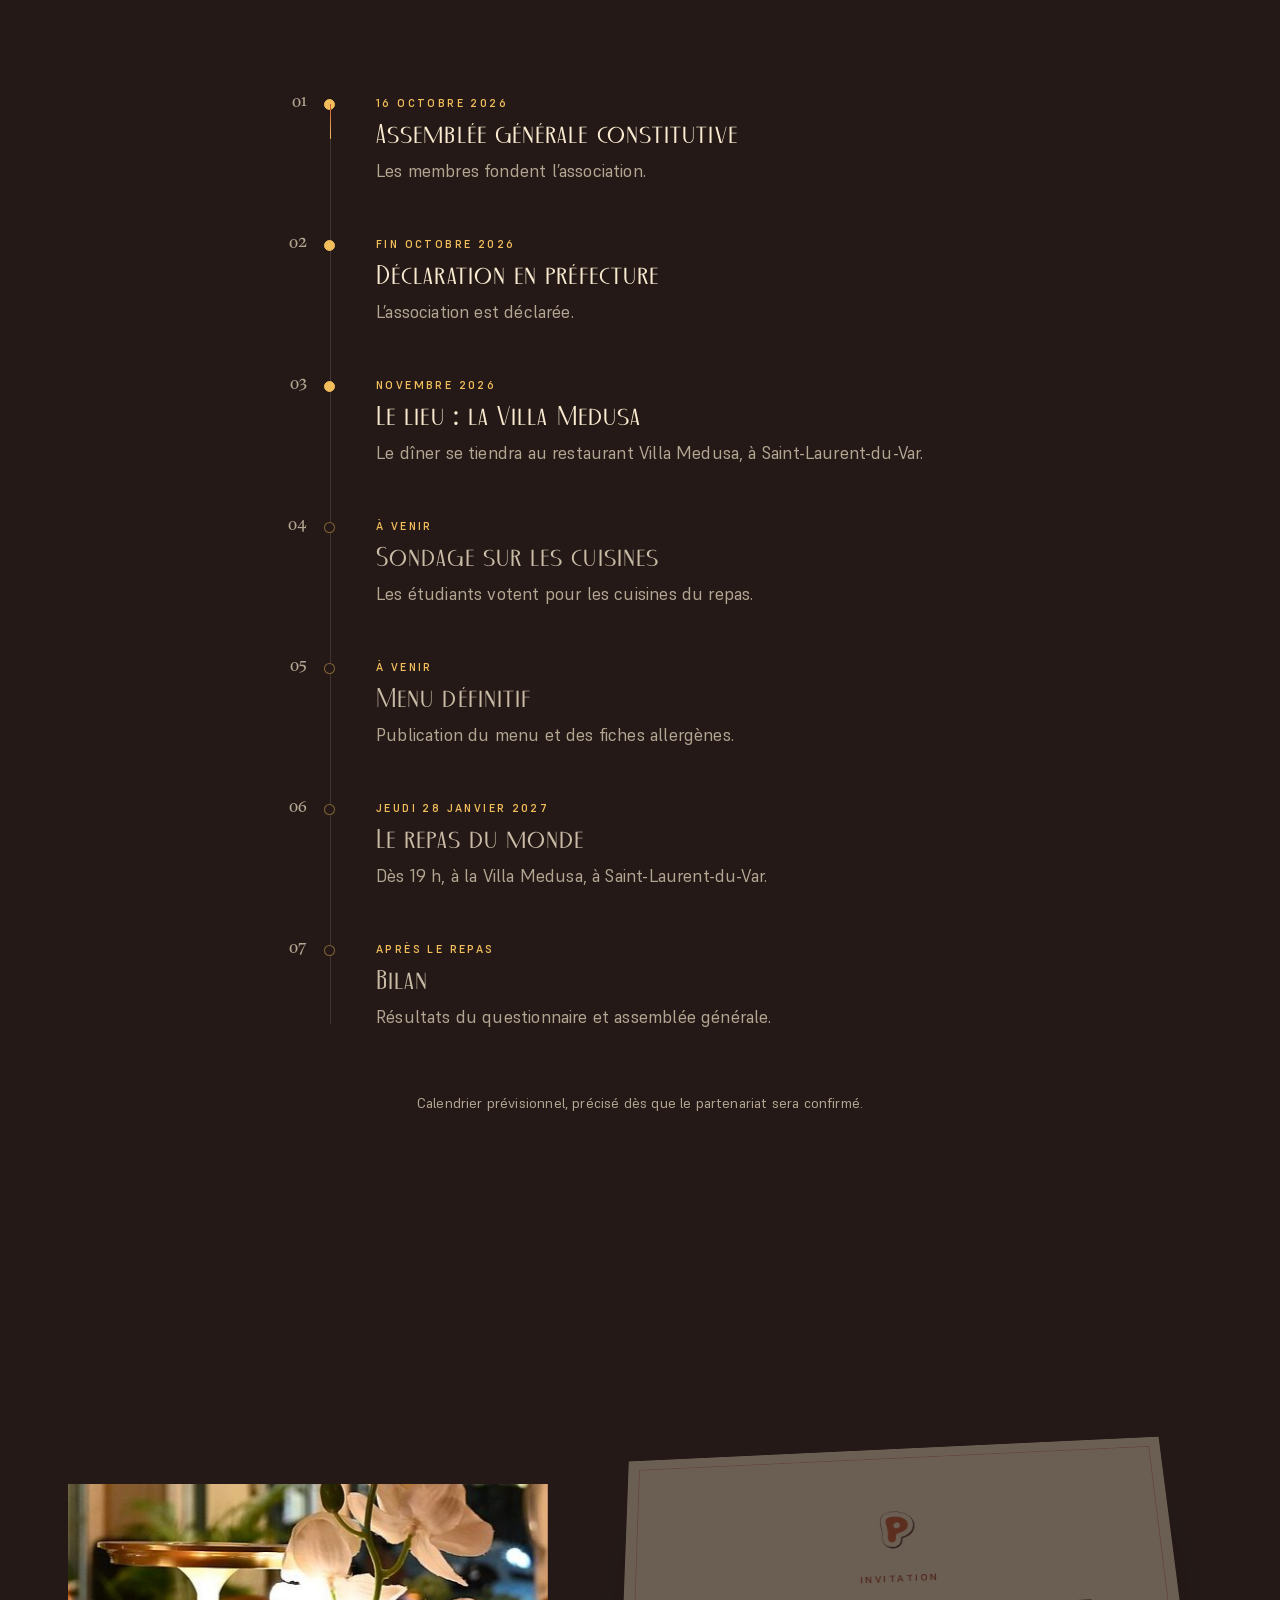
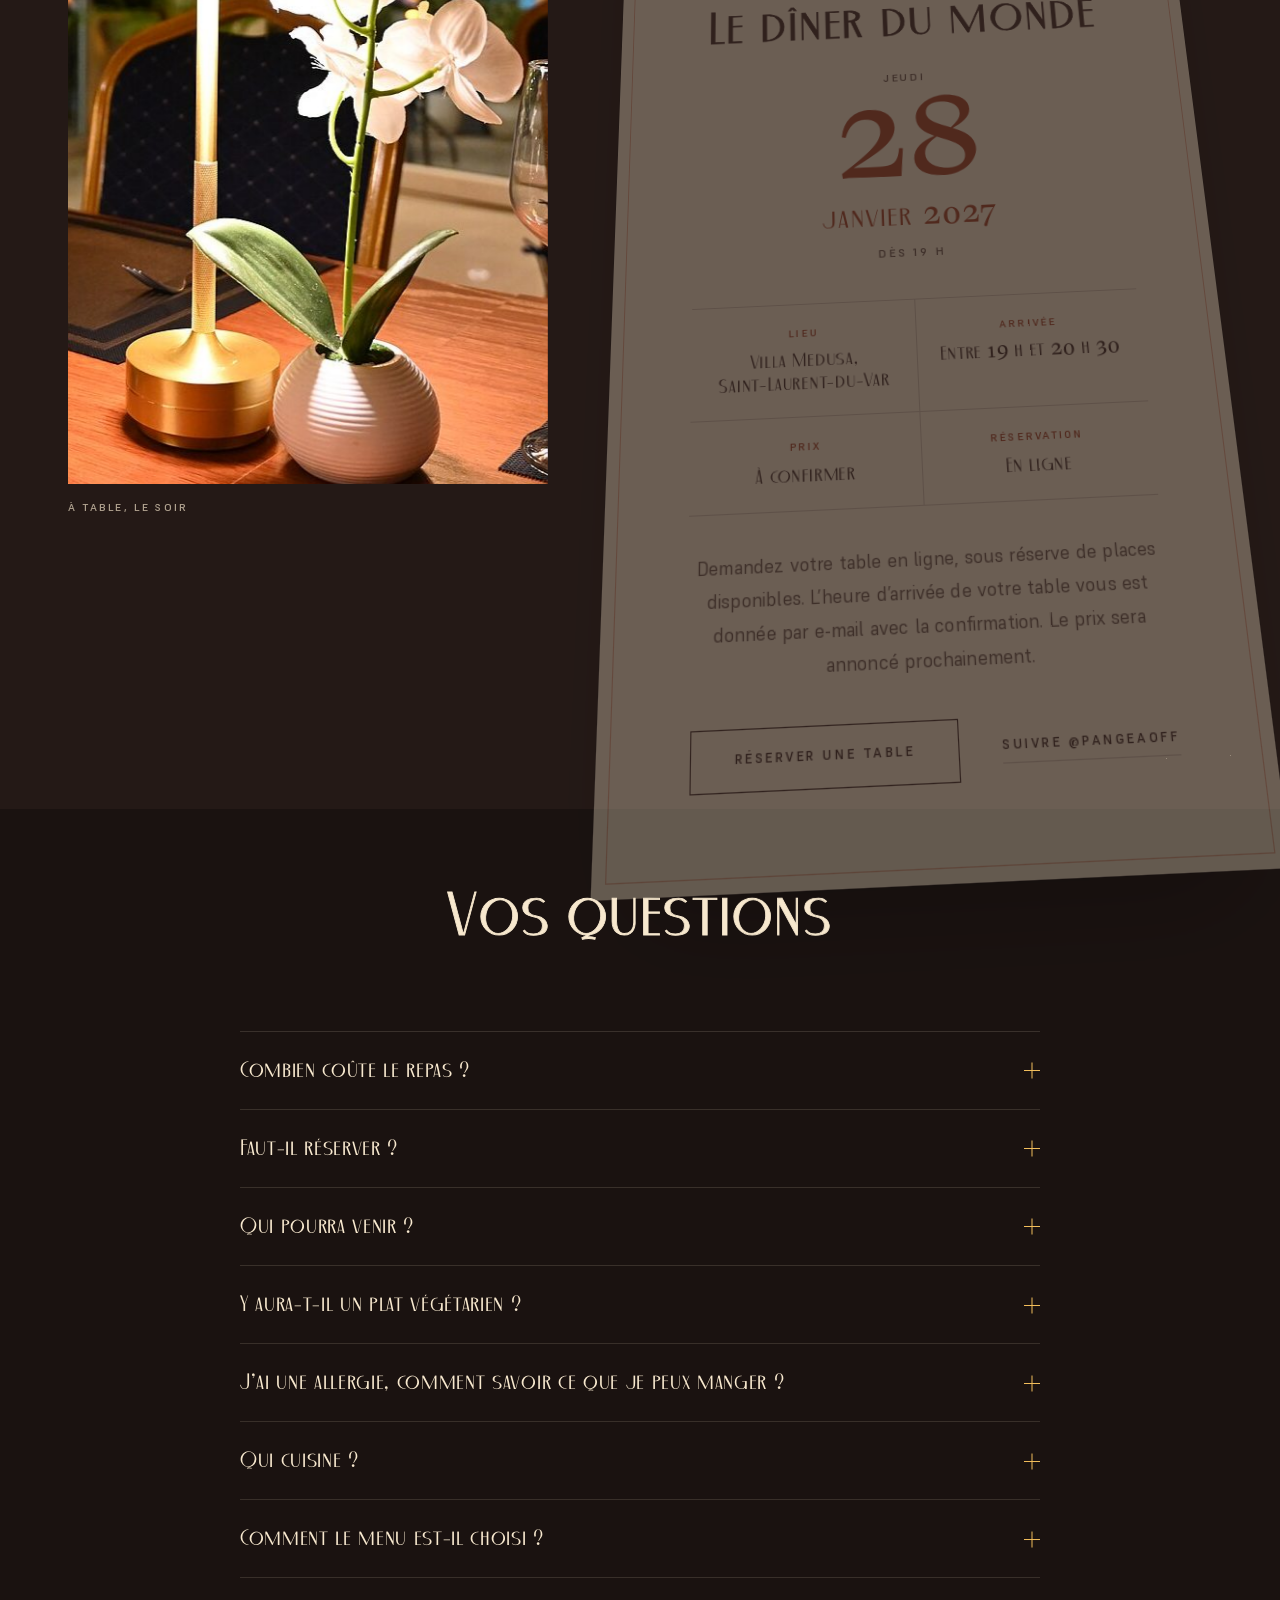
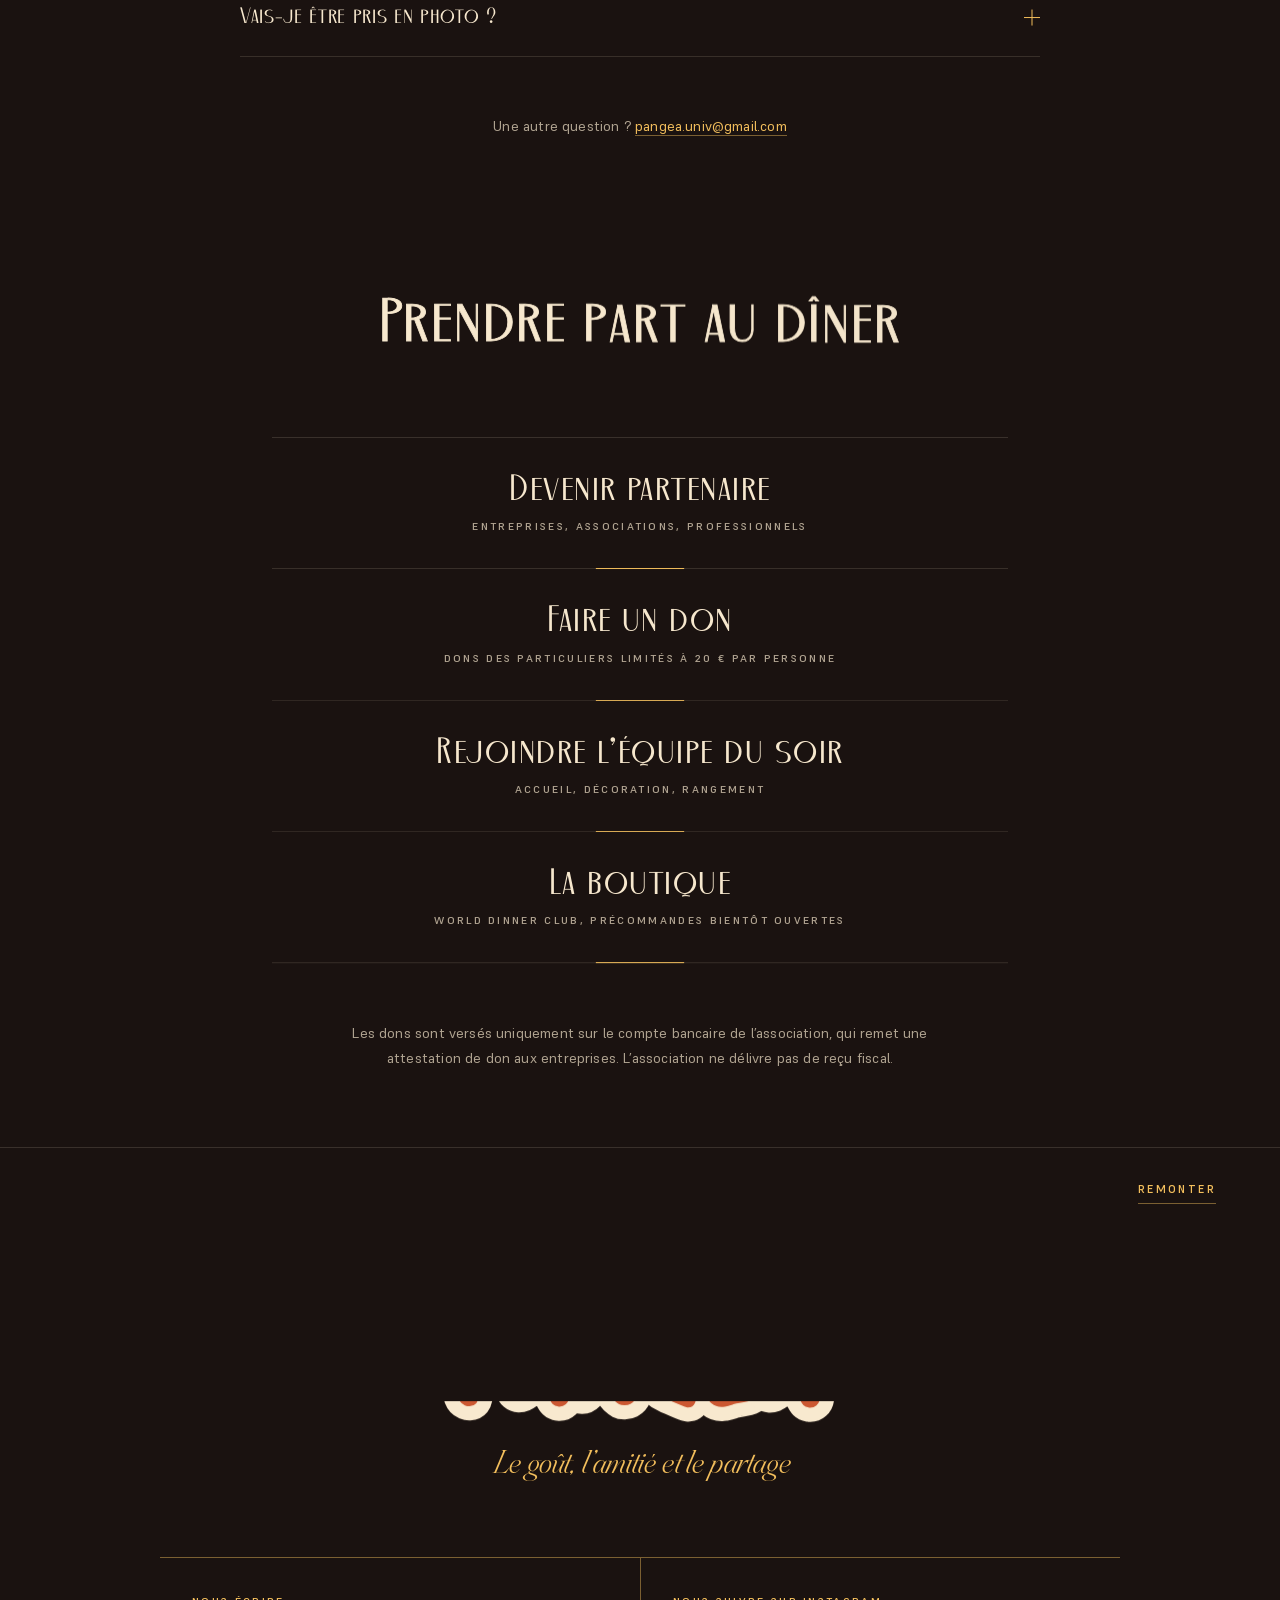
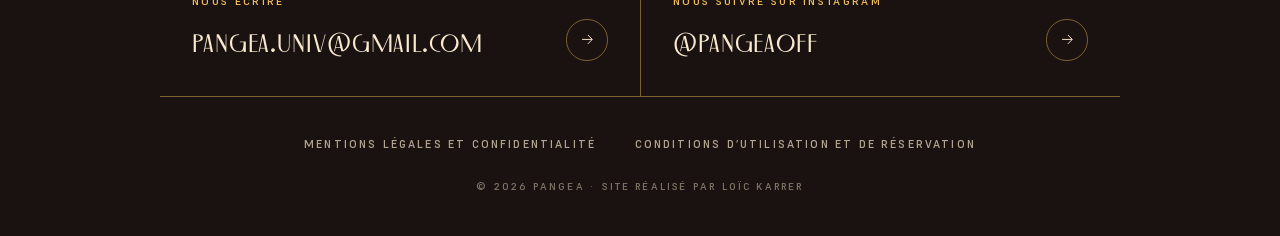
==== commit 0fe3d108: "Dîner du monde : Villa Medusa (Saint-Laurent-du-Var), jeudi 28 janvier 2027 Nouveau lieu et nouvelle" ====
--- a/index.html
+++ b/index.html
@@ -4,7 +4,7 @@
 <meta charset="utf-8">
 <meta name="viewport" content="width=device-width, initial-scale=1">
 <title>PANGEA · Le monde se met à table</title>
-<meta name="description" content="PANGEA, dîner du monde le jeudi 4 février 2027 : des saveurs, des plats et des pays peu connus.">
+<meta name="description" content="PANGEA, dîner du monde le jeudi 28 janvier 2027 au restaurant Villa Medusa, à Saint-Laurent-du-Var : des saveurs, des plats et des pays peu connus.">
 <link rel="icon" href="assets/img/logo/pangea-favicon.svg" type="image/svg+xml">
 <link rel="apple-touch-icon" href="assets/img/logo/apple-touch-icon.png">
 <link rel="stylesheet" href="assets/css/premium.css">
@@ -48,7 +48,7 @@
     </div>
     <div class="tiroir-aside">
       <p class="tiroir-signature">Le monde se met à table</p>
-      <p class="tiroir-date">Jeudi 4 février 2027 · En soirée</p>
+      <p class="tiroir-date">Jeudi 28 janvier 2027 · Villa Medusa</p>
       <button class="bouton bouton--plein" type="button" data-reserver>Réserver une table</button>
       <p class="tiroir-contact"><a href="mailto:pangea.univ@gmail.com">pangea.univ@gmail.com</a><a href="https://www.instagram.com/pangeaoff/" rel="noopener">Instagram @pangeaoff</a></p>
     </div>
@@ -74,7 +74,7 @@
       <a class="lien-fleche" href="#carte">Découvrir la carte <svg viewBox="0 0 24 24" aria-hidden="true"><path d="M5 12h13M13 6l6 6-6 6"/></svg></a>
     </div>
   </div>
-  <p class="ouverture-note">Jeudi 4 février 2027 · En soirée</p>
+  <p class="ouverture-note">Jeudi 28 janvier 2027 · Villa Medusa · Saint-Laurent-du-Var</p>
 </section>
 
 <!-- ============ La maison ============ -->
@@ -165,23 +165,23 @@
 <section class="demarche" id="demarche" aria-labelledby="titre-demarche">
   <p class="surtitre petites-capitales">Notre projet</p>
   <h2 id="titre-demarche" class="titre-section" data-lettres>Une table, trois savoir-faire</h2>
-  <div class="augier">
-    <p class="augier-titre">En cuisine et en salle, <em>les élèves du lycée hôtelier Paul&nbsp;Augier</em></p>
-    <p class="augier-texte">Le lycée Paul Augier, à Nice, prépare déjà des menus et des repas dans ses propres locaux pour former ses élèves. Nous souhaitons leur confier la cuisine, le service et l’élaboration d’un menu fidèle à nos valeurs&nbsp;: une soirée en conditions réelles pour leur apprentissage. En échange, PANGEA prend en charge la gestion financière, l’organisation et la communication.</p>
-    <p class="augier-statut">Partenariat en cours de discussion</p>
+  <div class="lieu-bloc">
+    <p class="lieu-bloc-titre">Le dîner se tiendra <em>à la Villa&nbsp;Medusa</em></p>
+    <p class="lieu-bloc-texte">Le restaurant Villa Medusa, au 260 chemin de la Tour Carrée à Saint-Laurent-du-Var, accueille le dîner du monde le jeudi 28 janvier 2027 au soir. PANGEA prend en charge l’organisation, le budget et la communication : à vous de choisir les cuisines servies.</p>
+    <p class="lieu-bloc-statut">Saint-Laurent-du-Var · Jeudi 28 janvier 2027</p>
   </div>
   <div class="photos-duo">
   <figure class="photo photo--brigade" style="--ratio: 16 / 9; --cadrage: 50% 45%">
     <div class="photo-cadre">
-      <div class="photo-attente" aria-hidden="true"><span class="photo-attente-titre">En cuisine</span><span class="photo-attente-fichier">assets/img/photos/lycee-cuisine.jpg</span></div>
-      <img src="assets/img/photos/lycee-cuisine.jpg" alt="Les élèves du lycée Paul Augier en cuisine" loading="lazy">
+      <div class="photo-attente" aria-hidden="true"><span class="photo-attente-titre">En cuisine</span><span class="photo-attente-fichier">assets/img/photos/cuisine.jpg</span></div>
+      <img src="assets/img/photos/cuisine.jpg" alt="Un plat flambé sur le feu, dans une cuisine de restaurant" loading="lazy">
     </div>
     <figcaption>En cuisine</figcaption>
   </figure>
   <figure class="photo photo--decalee" style="--ratio: 4 / 3; --cadrage: 60% 40%">
     <div class="photo-cadre">
-      <div class="photo-attente" aria-hidden="true"><span class="photo-attente-titre">Au service</span><span class="photo-attente-fichier">assets/img/photos/lycee-salle.jpg</span></div>
-      <img src="assets/img/photos/lycee-salle.jpg" alt="Le service en salle au lycée Paul Augier" loading="lazy">
+      <div class="photo-attente" aria-hidden="true"><span class="photo-attente-titre">Au service</span><span class="photo-attente-fichier">assets/img/photos/service.jpg</span></div>
+      <img src="assets/img/photos/service.jpg" alt="Une serveuse allume des bougies avant le service" loading="lazy">
     </div>
     <figcaption>Au service</figcaption>
   </figure>
@@ -192,8 +192,8 @@
       <p>Un sondage auprès des étudiants décide des cuisines servies. Une recette de famille, de voyage&nbsp;? Proposez-la.</p>
     </article>
     <article class="pilier">
-      <h3>Cuisinée et servie par les élèves</h3>
-      <p>Les élèves du lycée hôtelier Paul Augier en cuisine et au service, accompagnés par leurs enseignants.</p>
+      <h3>Servie à la Villa Medusa</h3>
+      <p>Le restaurant Villa Medusa, à Saint-Laurent-du-Var, accueille le dîner du monde le temps d’une soirée.</p>
     </article>
     <article class="pilier">
       <h3>Orchestrée par PANGEA</h3>
@@ -264,7 +264,7 @@
       </dl>
     </div>
   </div>
-  <p class="section-note">Le repas sera encadré par une convention avec notre partenaire, une fois son accord obtenu.</p>
+  <p class="section-note">Le repas sera encadré par une convention avec le restaurant Villa Medusa.</p>
 </section>
 
 <!-- ============ Le calendrier ============ -->
@@ -283,11 +283,11 @@
         <h3 class="etape-titre">Déclaration en préfecture</h3>
         <p class="etape-texte">L’association est déclarée.</p>
       </li>
-      <li class="etape etape--en-cours">
+      <li class="etape etape--fait">
         <span class="etape-numero" aria-hidden="true">03</span>
-        <p class="etape-quand">En cours</p>
-        <h3 class="etape-titre">Partenariat avec le lycée Paul Augier</h3>
-        <p class="etape-texte">Nous construisons le projet avec le lycée hôtelier Paul Augier, à Nice.</p>
+        <p class="etape-quand">Novembre 2026</p>
+        <h3 class="etape-titre">Le lieu&nbsp;: la Villa Medusa</h3>
+        <p class="etape-texte">Le dîner se tiendra au restaurant Villa Medusa, à Saint-Laurent-du-Var.</p>
       </li>
       <li class="etape">
         <span class="etape-numero" aria-hidden="true">04</span>
@@ -303,9 +303,9 @@
       </li>
       <li class="etape">
         <span class="etape-numero" aria-hidden="true">06</span>
-        <p class="etape-quand">Date à confirmer</p>
+        <p class="etape-quand">Jeudi 28 janvier 2027</p>
         <h3 class="etape-titre">Le repas du monde</h3>
-        <p class="etape-texte">Date, horaires et lieu bientôt annoncés.</p>
+        <p class="etape-texte">Dès 19 h, à la Villa Medusa, à Saint-Laurent-du-Var.</p>
       </li>
       <li class="etape">
         <span class="etape-numero" aria-hidden="true">07</span>
@@ -320,23 +320,24 @@
 <section class="infos" id="infos" aria-labelledby="titre-infos">
   <figure class="photo photo--lieu" style="--ratio: 4 / 5">
     <div class="photo-cadre">
-      <div class="photo-attente" aria-hidden="true"><span class="photo-attente-titre">Le lieu du dîner</span><span class="photo-attente-fichier">assets/img/photos/lieu.jpg</span></div>
-      <img src="assets/img/photos/lieu.jpg" alt="La salle où se tiendra le dîner du monde" loading="lazy">
-    </div>
-    <figcaption>Le lieu du dîner</figcaption>
+      <div class="photo-attente" aria-hidden="true"><span class="photo-attente-titre">À table, le soir</span><span class="photo-attente-fichier">assets/img/photos/lieu.jpg</span></div>
+      <img src="assets/img/photos/lieu.jpg" alt="Une table dressée le soir, verres et orchidée à la lumière d’une lampe" loading="lazy">
+    </div>
+    <figcaption>À table, le soir</figcaption>
   </figure>
   <div class="carton-scene">
     <div class="carton">
       <img class="carton-monogramme" src="assets/img/logo/pangea-symbole.svg" alt="" width="64" height="64">
       <p class="carton-surtitre">Invitation</p>
       <h2 id="titre-infos" class="carton-titre">Le dîner du monde</h2>
-      <p class="carton-date"><span class="carton-jour">Jeudi</span> <span class="carton-quantieme">4</span> <span class="carton-mois">février 2027</span> <span class="carton-soir">En soirée</span></p>
+      <p class="carton-date"><span class="carton-jour">Jeudi</span> <span class="carton-quantieme">28</span> <span class="carton-mois">janvier 2027</span> <span class="carton-soir">Dès 19 h</span></p>
       <dl class="carton-infos">
-        <div><dt>Lieu</dt><dd>À confirmer</dd></div>
+        <div><dt>Lieu</dt><dd>Villa Medusa, <span style="white-space:nowrap">Saint-Laurent-du-Var</span></dd></div>
+        <div><dt>Arrivée</dt><dd>Entre 19 h et 20 h 30</dd></div>
         <div><dt>Prix</dt><dd>À confirmer</dd></div>
-        <div><dt>Réservation</dt><dd>Sur demande</dd></div>
+        <div><dt>Réservation</dt><dd>En ligne</dd></div>
       </dl>
-      <p class="carton-texte">Le lieu et le prix seront annoncés dès que le partenariat sera confirmé. Vous pouvez déjà demander une table, sous réserve de places disponibles.</p>
+      <p class="carton-texte">Demandez votre table en ligne, sous réserve de places disponibles. L’heure d’arrivée de votre table vous est donnée par e-mail avec la confirmation. Le prix sera annoncé prochainement.</p>
       <div class="carton-actions">
         <button class="bouton bouton--sombre" type="button" data-reserver>Réserver une table</button>
         <a class="lien-souligne" href="https://www.instagram.com/pangeaoff/" rel="noopener">Suivre @pangeaoff</a>
@@ -356,23 +357,23 @@
     </details>
     <details class="faq-item">
       <summary><span>Faut-il réserver&nbsp;?</span><span class="faq-signe" aria-hidden="true"></span></summary>
-      <div class="faq-reponse"><p>Les modalités de réservation seront précisées avec notre partenaire, puis annoncées ici et sur Instagram (<a href="https://www.instagram.com/pangeaoff/" rel="noopener">@pangeaoff</a>).</p></div>
+      <div class="faq-reponse"><p>Oui, les places sont limitées. Demandez votre table avec le bouton « Réserver une table » : vous recevez un accusé de réception, puis un e-mail de confirmation avec votre heure d’arrivée, entre 19 h et 20 h 30. Quand tout est complet, les demandes passent en liste d’attente.</p></div>
     </details>
     <details class="faq-item">
       <summary><span>Qui pourra venir&nbsp;?</span><span class="faq-signe" aria-hidden="true"></span></summary>
-      <div class="faq-reponse"><p>Le public et le nombre de places seront précisés avec notre partenaire.</p></div>
+      <div class="faq-reponse"><p>Tout le monde peut demander une table, dans la limite des places disponibles : le formulaire de réservation affiche les places restantes.</p></div>
     </details>
     <details class="faq-item">
       <summary><span>Y aura-t-il un plat végétarien&nbsp;?</span><span class="faq-signe" aria-hidden="true"></span></summary>
-      <div class="faq-reponse"><p>Oui, au moins un des plats principaux sera végétarien. Les mentions végan, végétarien et sans gluten seront publiées pour chaque plat avec le menu.</p></div>
+      <div class="faq-reponse"><p>Oui : dans les premières propositions de menu, tous les plats sont végétariens, sauf le plov. Les mentions végétarien et sans gluten seront publiées pour chaque plat avec le menu définitif.</p></div>
     </details>
     <details class="faq-item">
       <summary><span>J’ai une allergie, comment savoir ce que je peux manger&nbsp;?</span><span class="faq-signe" aria-hidden="true"></span></summary>
-      <div class="faq-reponse"><p>Les allergènes sont affichés sur place pour chaque plat. Les fiches allergènes seront aussi publiées avec le menu définitif.</p></div>
+      <div class="faq-reponse"><p>Signalez-la dans le formulaire de réservation, ou en répondant à notre e-mail de confirmation : la cuisine en tiendra compte. Les allergènes sont indiqués sur la carte, et les fiches allergènes seront publiées avec le menu définitif.</p></div>
     </details>
     <details class="faq-item">
       <summary><span>Qui cuisine&nbsp;?</span><span class="faq-signe" aria-hidden="true"></span></summary>
-      <div class="faq-reponse"><p>Nous souhaitons confier la cuisine et le service aux élèves du lycée hôtelier Paul Augier, à Nice&nbsp;: le partenariat est en cours de discussion. De notre côté, l’association s’occupe de l’organisation, du budget et de la communication.</p></div>
+      <div class="faq-reponse"><p>Le dîner est servi au restaurant Villa Medusa, à Saint-Laurent-du-Var, à partir des cuisines choisies par les étudiants. De notre côté, l’association s’occupe de l’organisation, du budget et de la communication.</p></div>
     </details>
     <details class="faq-item">
       <summary><span>Comment le menu est-il choisi&nbsp;?</span><span class="faq-signe" aria-hidden="true"></span></summary>
@@ -404,7 +405,7 @@
 <dialog class="reservation" id="reservation" aria-labelledby="titre-reservation">
   <form class="reservation-carton" method="dialog" novalidate>
     <button class="reservation-fermer" type="button" data-fermer aria-label="Fermer">×</button>
-    <p class="surtitre petites-capitales">Le dîner du monde · Jeudi 4 février 2027</p>
+    <p class="surtitre petites-capitales">Le dîner du monde · Jeudi 28 janvier 2027</p>
     <h2 id="titre-reservation" class="reservation-titre">Réserver une table</h2>
     <p class="reservation-chapo">Votre demande est enregistrée sous réserve de places disponibles. L’équipe vous confirme ensuite votre table.</p>
     <p class="reservation-places" hidden><span></span> couverts encore disponibles</p>
--- a/assets/css/premium.css
+++ b/assets/css/premium.css
@@ -321,16 +321,18 @@
 .carton-jour, .carton-soir { font-size: 0.72rem; font-weight: 600; letter-spacing: 0.24em; text-transform: uppercase; color: var(--encre-doux); }
 .carton-quantieme { font-family: var(--chiffres); font-size: clamp(5.5rem, 13vw, 8rem); line-height: 1; margin: 0.2rem 0 0; }
 .carton-mois { font-family: var(--display); font-size: clamp(1.5rem, 3vw, 1.9rem); line-height: 1.1; letter-spacing: 0.06em; margin-bottom: 0.8rem; }
-.carton-infos { display: grid; grid-template-columns: repeat(3, 1fr); margin: 2.4rem 0 2.2rem; border-block: 1px solid var(--encre-trait); }
+.carton-infos { display: grid; grid-template-columns: repeat(2, 1fr); margin: 2.4rem 0 2.2rem; border-block: 1px solid var(--encre-trait); }
 .carton-infos div { padding: 1.3rem 0.5rem; }
-.carton-infos div + div { border-left: 1px solid var(--encre-trait); }
+.carton-infos div:nth-child(even) { border-left: 1px solid var(--encre-trait); }
+.carton-infos div:nth-child(n+3) { border-top: 1px solid var(--encre-trait); }
 .carton-infos dt { font-size: 0.64rem; color: var(--terracotta-texte); }
 .carton-infos dd { margin: 0.45rem 0 0; font-family: var(--display); font-size: 1.2rem; line-height: 1.2; letter-spacing: 0.04em; }
 .carton-texte { color: var(--encre-doux); max-width: 28rem; margin: 0 auto; }
 .carton-actions { display: flex; justify-content: center; align-items: center; flex-wrap: wrap; gap: 1.2rem 2.4rem; margin-top: 2.2rem; }
 @media (max-width: 560px) {
   .carton-infos { grid-template-columns: 1fr; }
-  .carton-infos div + div { border-left: 0; border-top: 1px solid var(--encre-trait); }
+  .carton-infos div:nth-child(n) { border-left: 0; }
+  .carton-infos div:nth-child(n+2) { border-top: 1px solid var(--encre-trait); }
 }
 
 /* ---------- Soutenir ---------- */
@@ -469,15 +471,15 @@
 .bouton--plein { background: var(--or); border-color: var(--or); color: var(--nuit); }
 .bouton--plein:hover { background: var(--creme); border-color: var(--creme); color: var(--nuit); }
 
-/* ---------- Le lycée Paul Augier ---------- */
-.augier { max-width: 52rem; margin: clamp(2.2rem, 5vw, 3.2rem) auto 0; padding: clamp(2rem, 4vw, 2.8rem) clamp(1.4rem, 4vw, 3rem);
+/* ---------- Le lieu du dîner ---------- */
+.lieu-bloc { max-width: 52rem; margin: clamp(2.2rem, 5vw, 3.2rem) auto 0; padding: clamp(2rem, 4vw, 2.8rem) clamp(1.4rem, 4vw, 3rem);
   text-align: center; border: 1px solid var(--or-trait); position: relative; }
-.augier::before, .augier::after { content: ""; position: absolute; width: 0.9rem; height: 0.9rem; border: 1px solid var(--or); }
-.augier::before { top: -1px; left: -1px; border-right: 0; border-bottom: 0; }
-.augier::after { bottom: -1px; right: -1px; border-left: 0; border-top: 0; }
-.augier-titre { font-family: var(--display); font-size: clamp(1.6rem, 3.2vw, 2.4rem); line-height: 1.2; letter-spacing: 0.03em; -webkit-text-stroke: var(--epaisseur) currentColor; }
-.augier-texte { margin-top: 1.2rem; color: var(--creme-doux); }
-.augier-statut { margin-top: 1.4rem; display: inline-flex; align-items: center; gap: 0.6rem; font-size: 0.66rem; font-weight: 600; letter-spacing: 0.22em; text-transform: uppercase; color: var(--or); }
+.lieu-bloc::before, .lieu-bloc::after { content: ""; position: absolute; width: 0.9rem; height: 0.9rem; border: 1px solid var(--or); }
+.lieu-bloc::before { top: -1px; left: -1px; border-right: 0; border-bottom: 0; }
+.lieu-bloc::after { bottom: -1px; right: -1px; border-left: 0; border-top: 0; }
+.lieu-bloc-titre { font-family: var(--display); font-size: clamp(1.6rem, 3.2vw, 2.4rem); line-height: 1.2; letter-spacing: 0.03em; -webkit-text-stroke: var(--epaisseur) currentColor; }
+.lieu-bloc-texte { margin-top: 1.2rem; color: var(--creme-doux); }
+.lieu-bloc-statut { margin-top: 1.4rem; display: inline-flex; align-items: center; gap: 0.6rem; font-size: 0.66rem; font-weight: 600; letter-spacing: 0.22em; text-transform: uppercase; color: var(--or); }
 .demarche .piliers { margin-top: clamp(2.6rem, 6vw, 3.8rem); }
 
 /* ---------- Demande de réservation ---------- */
@@ -601,7 +603,7 @@
   background: radial-gradient(closest-side, rgb(203 87 49 / 0.30), rgb(203 87 49 / 0.08) 65%, transparent); }
 /* Petites touches de rouge */
 .pilier h3::after { background: var(--terracotta); }
-.augier::before, .augier::after { border-color: var(--terracotta); }
+.lieu-bloc::before, .lieu-bloc::after { border-color: var(--terracotta); }
 .contact::before { background: var(--terracotta); }
 @media (hover: hover) {
   .contact:hover, .contact:hover .contact-libelle { color: var(--creme); }
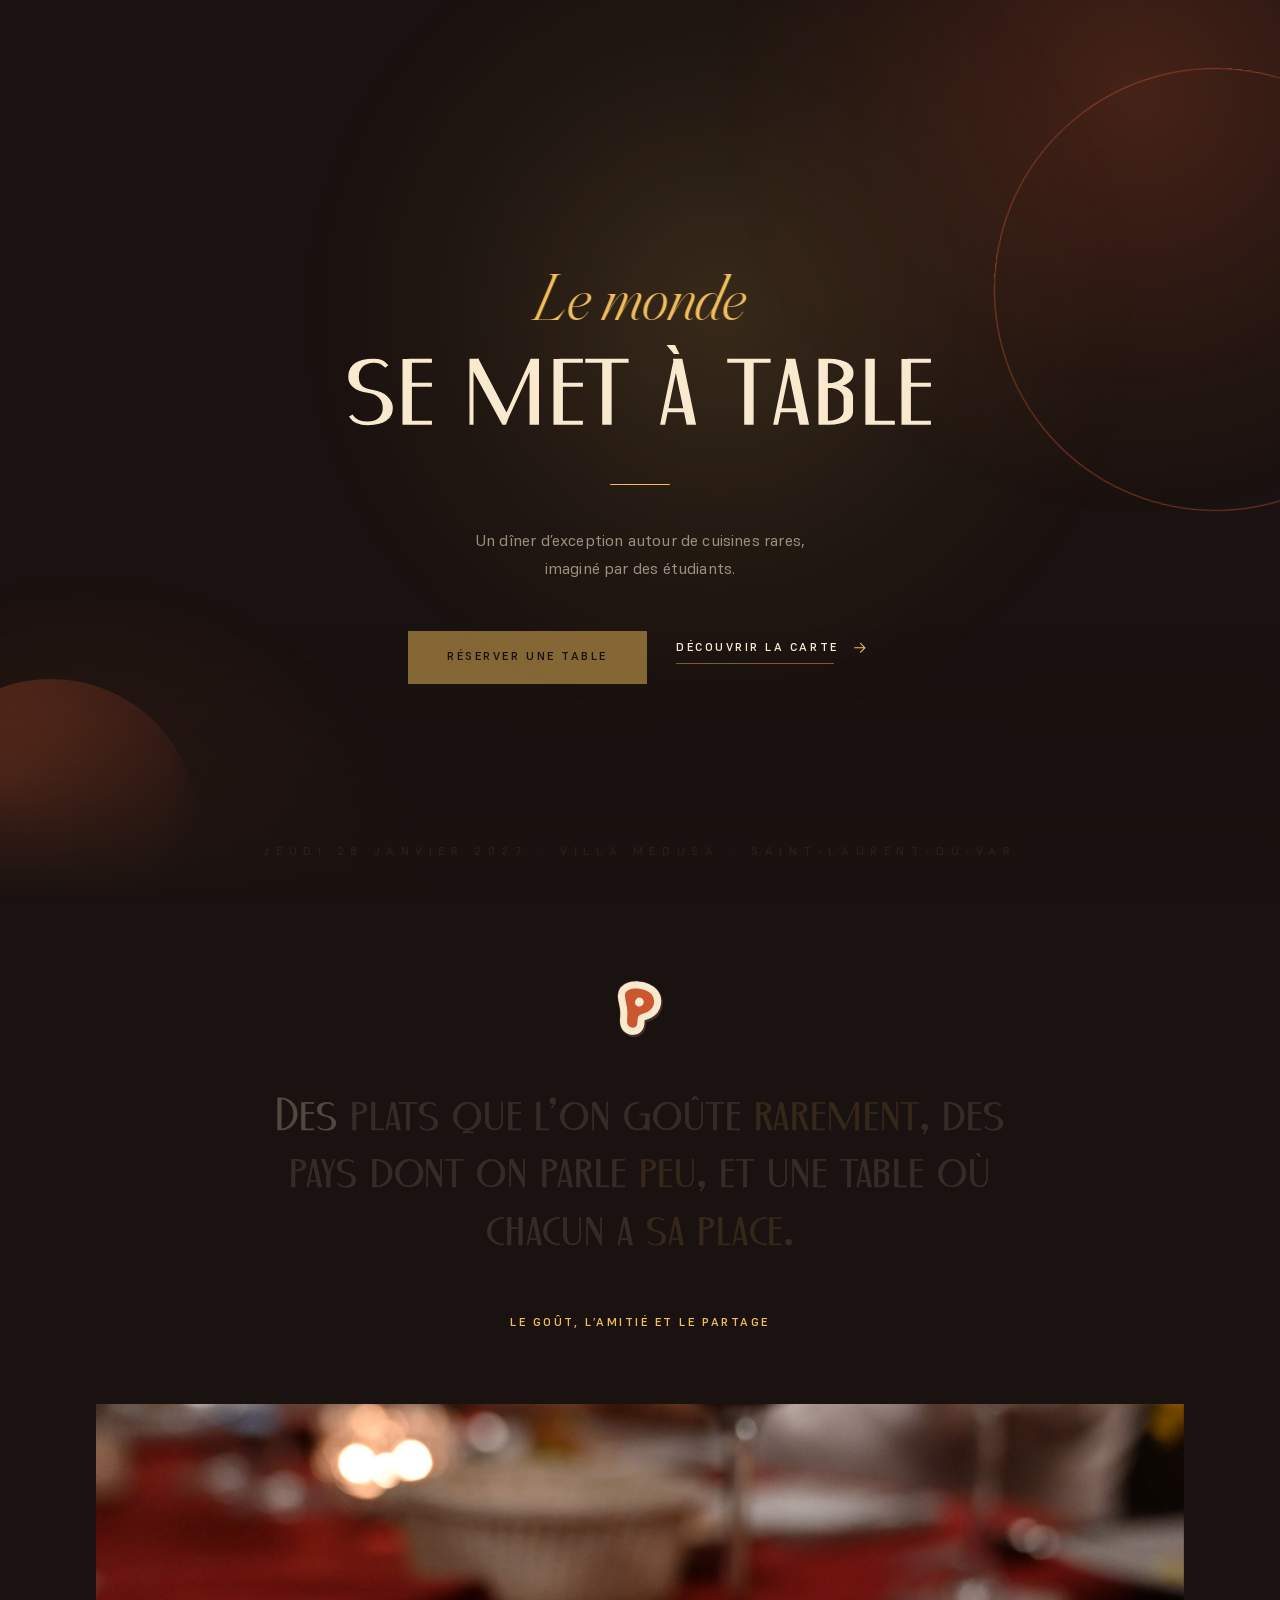
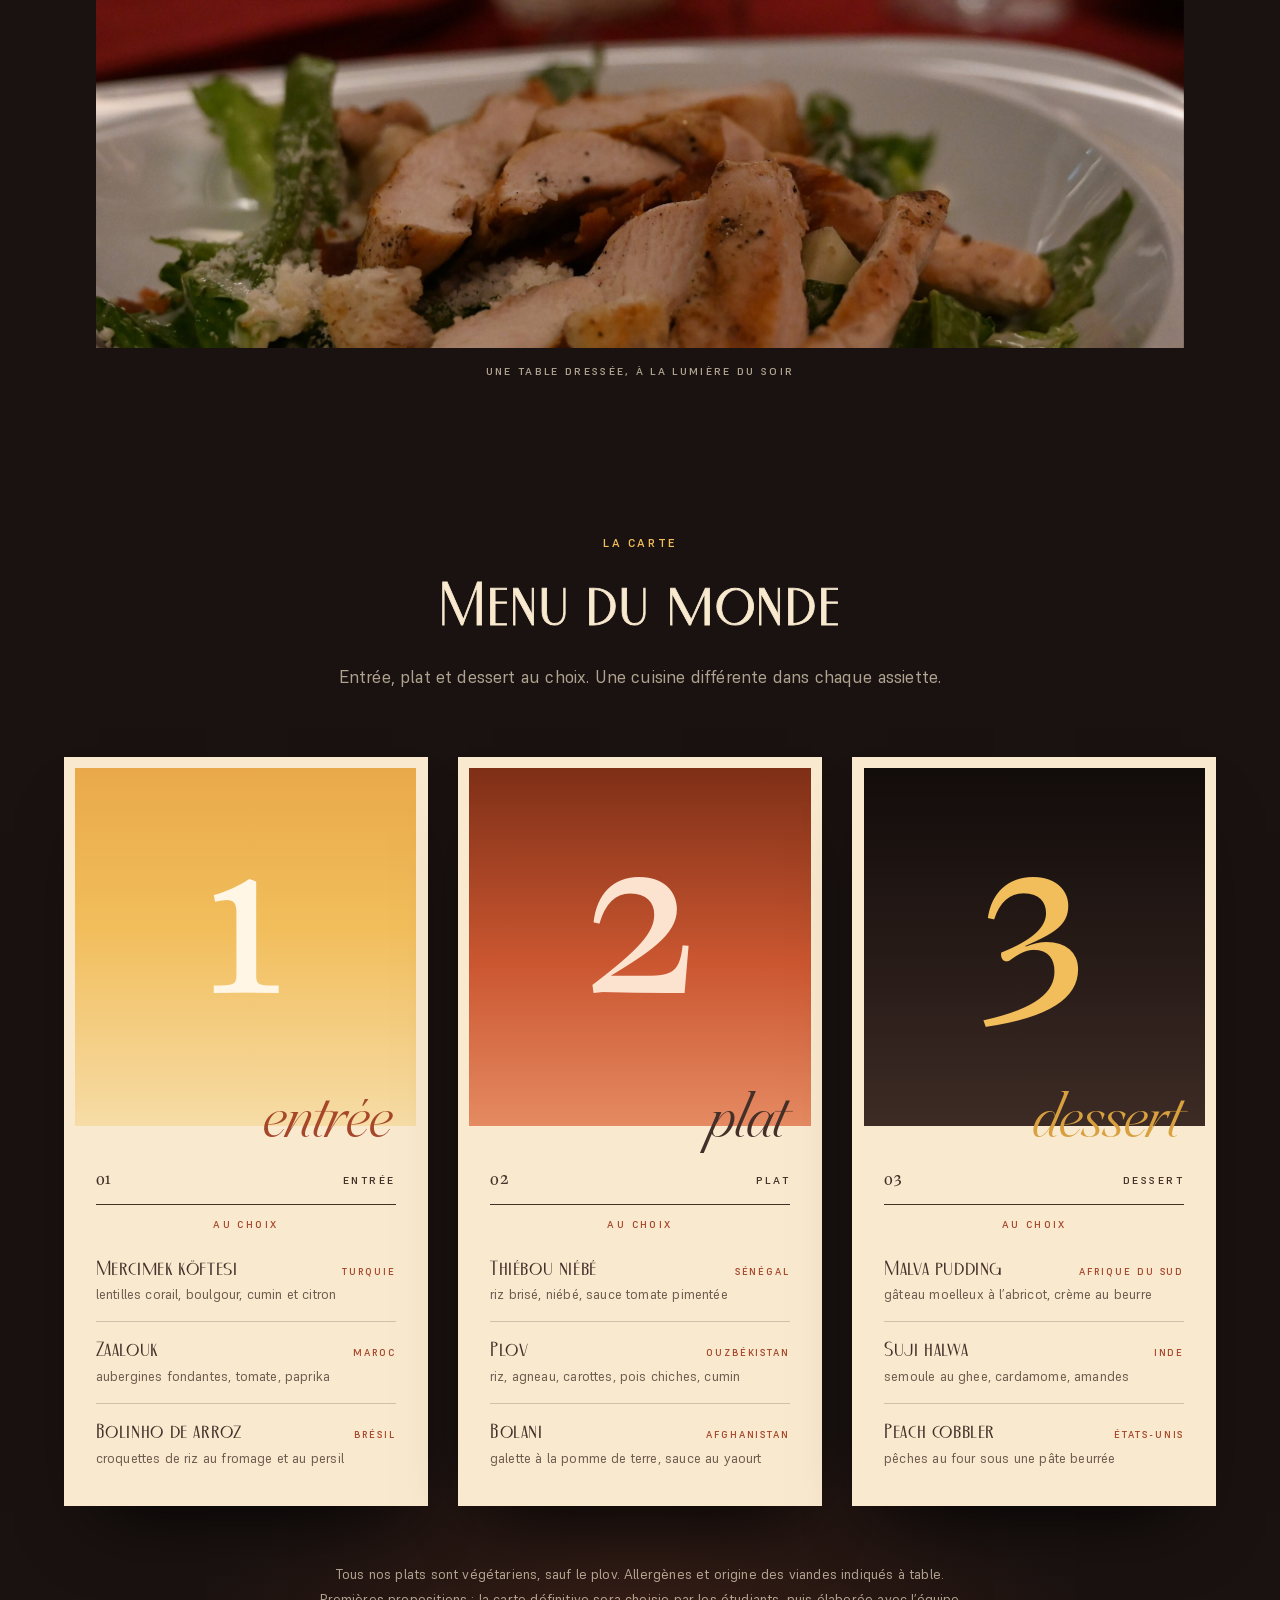
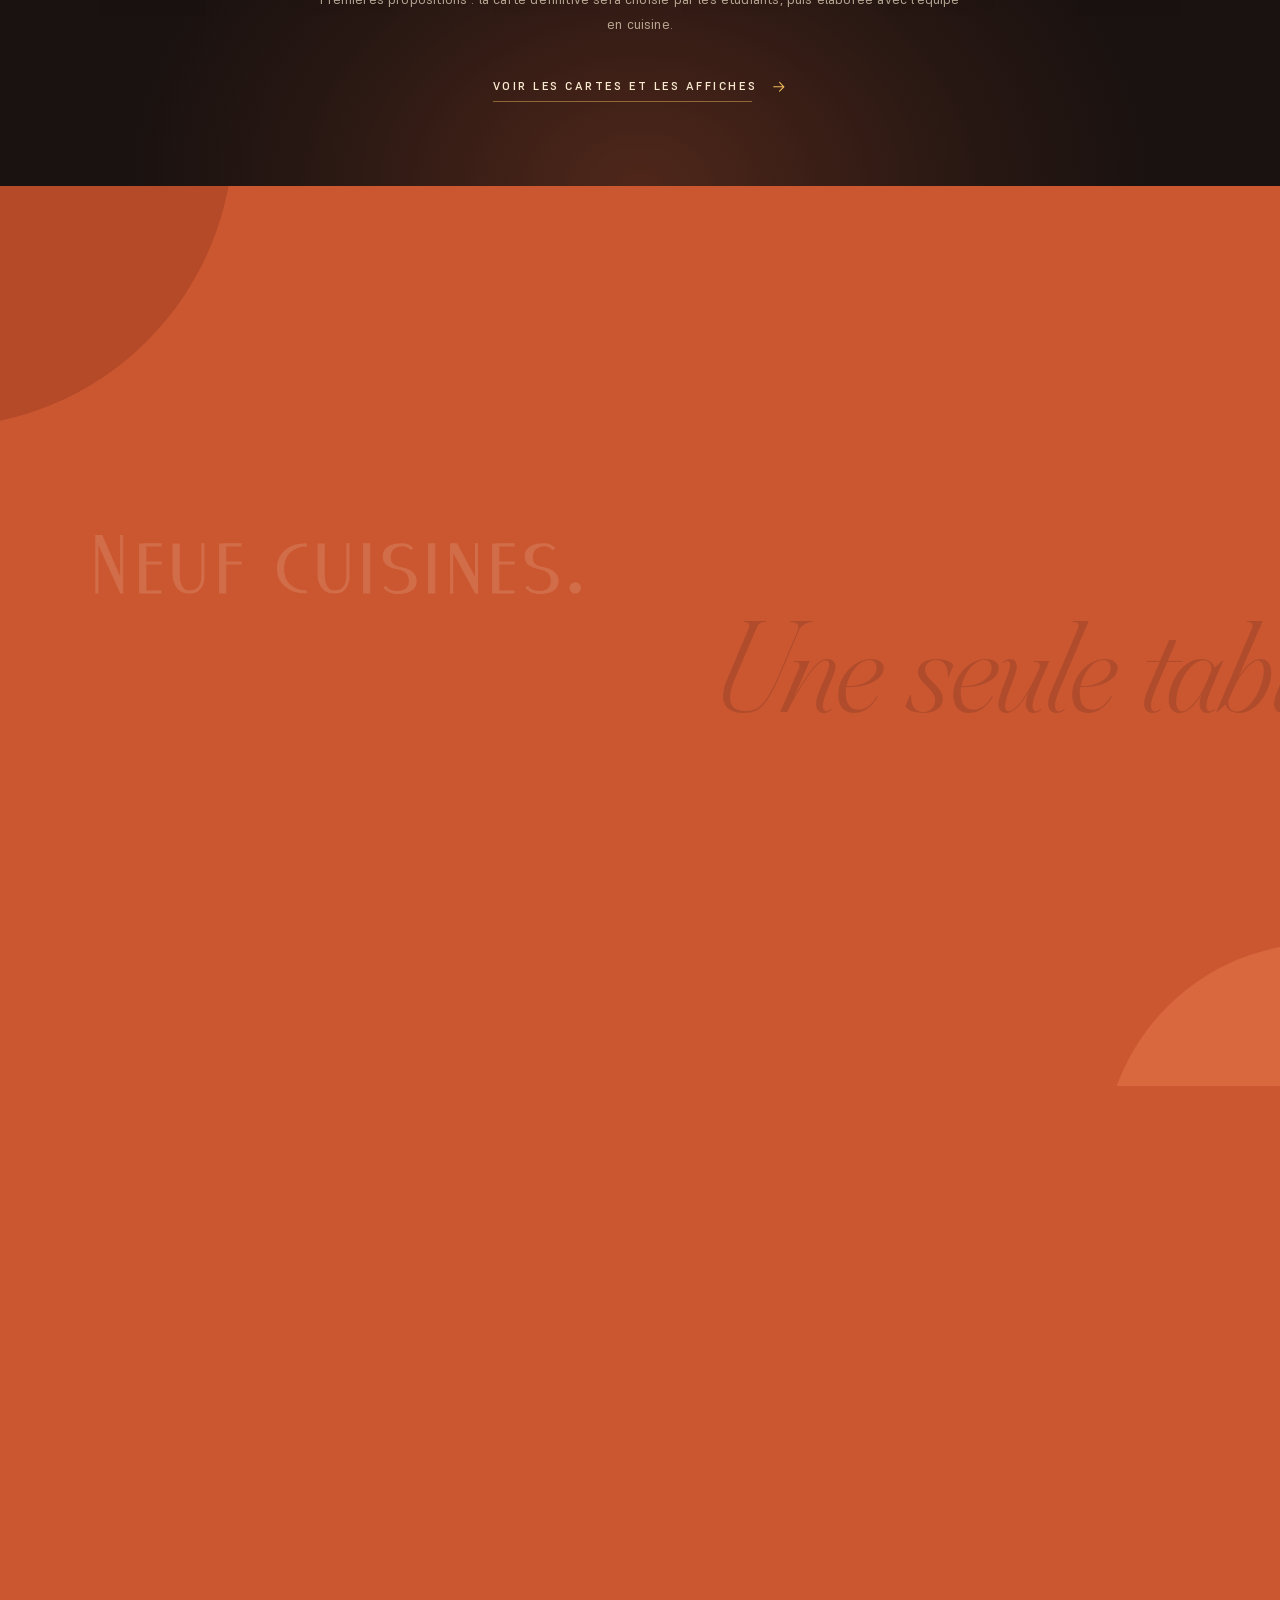
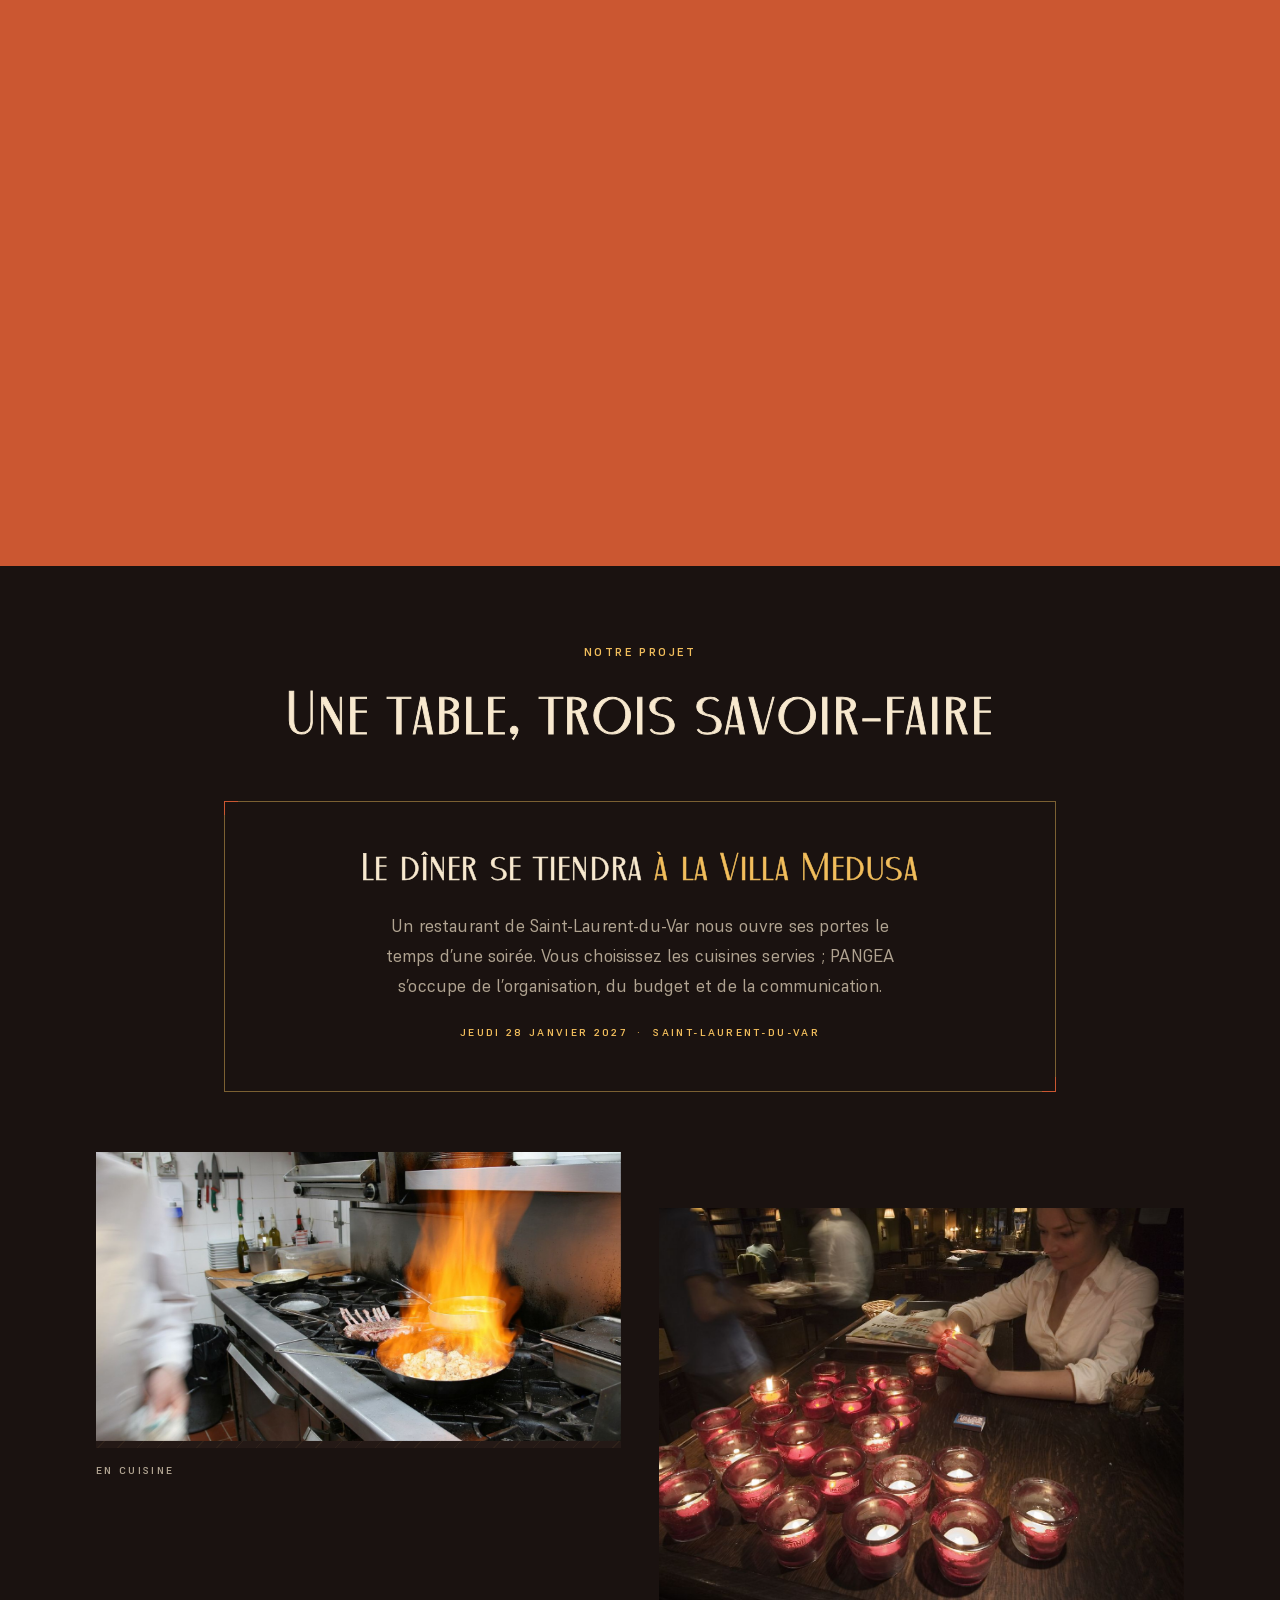
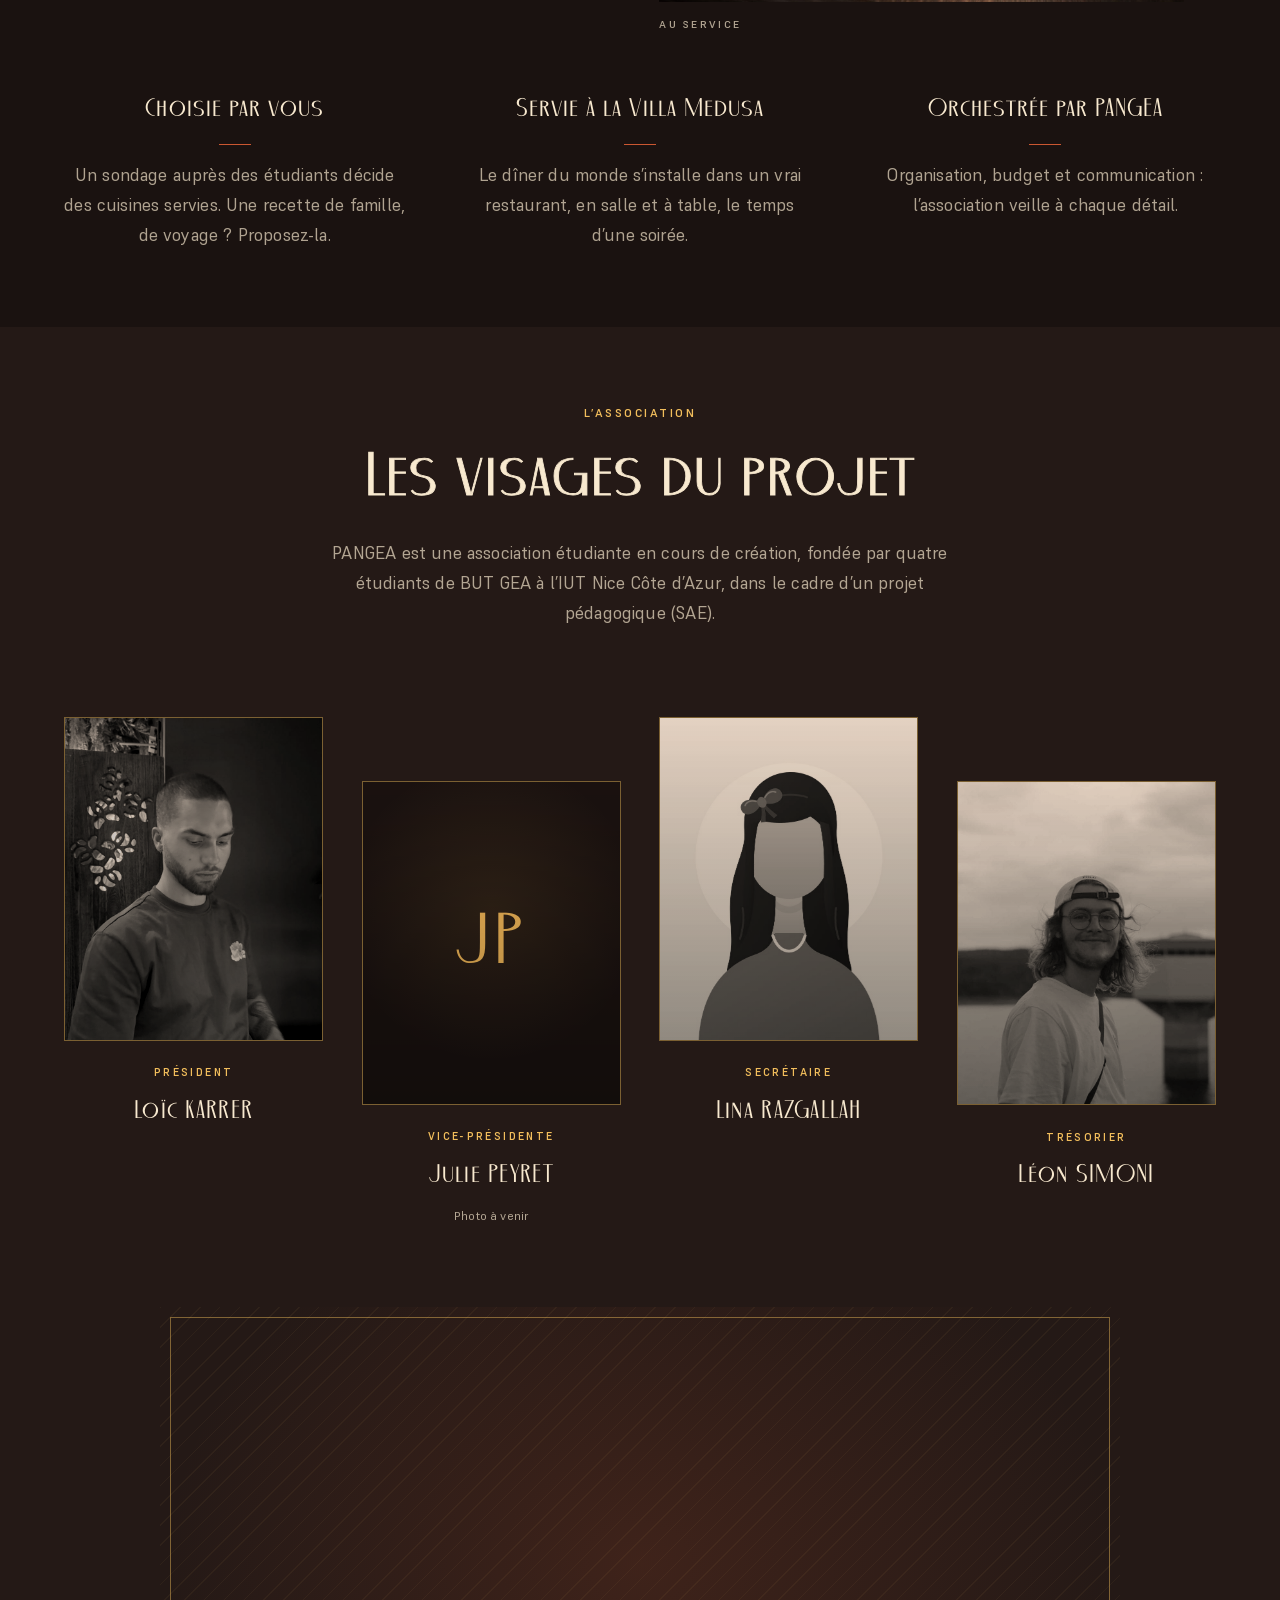
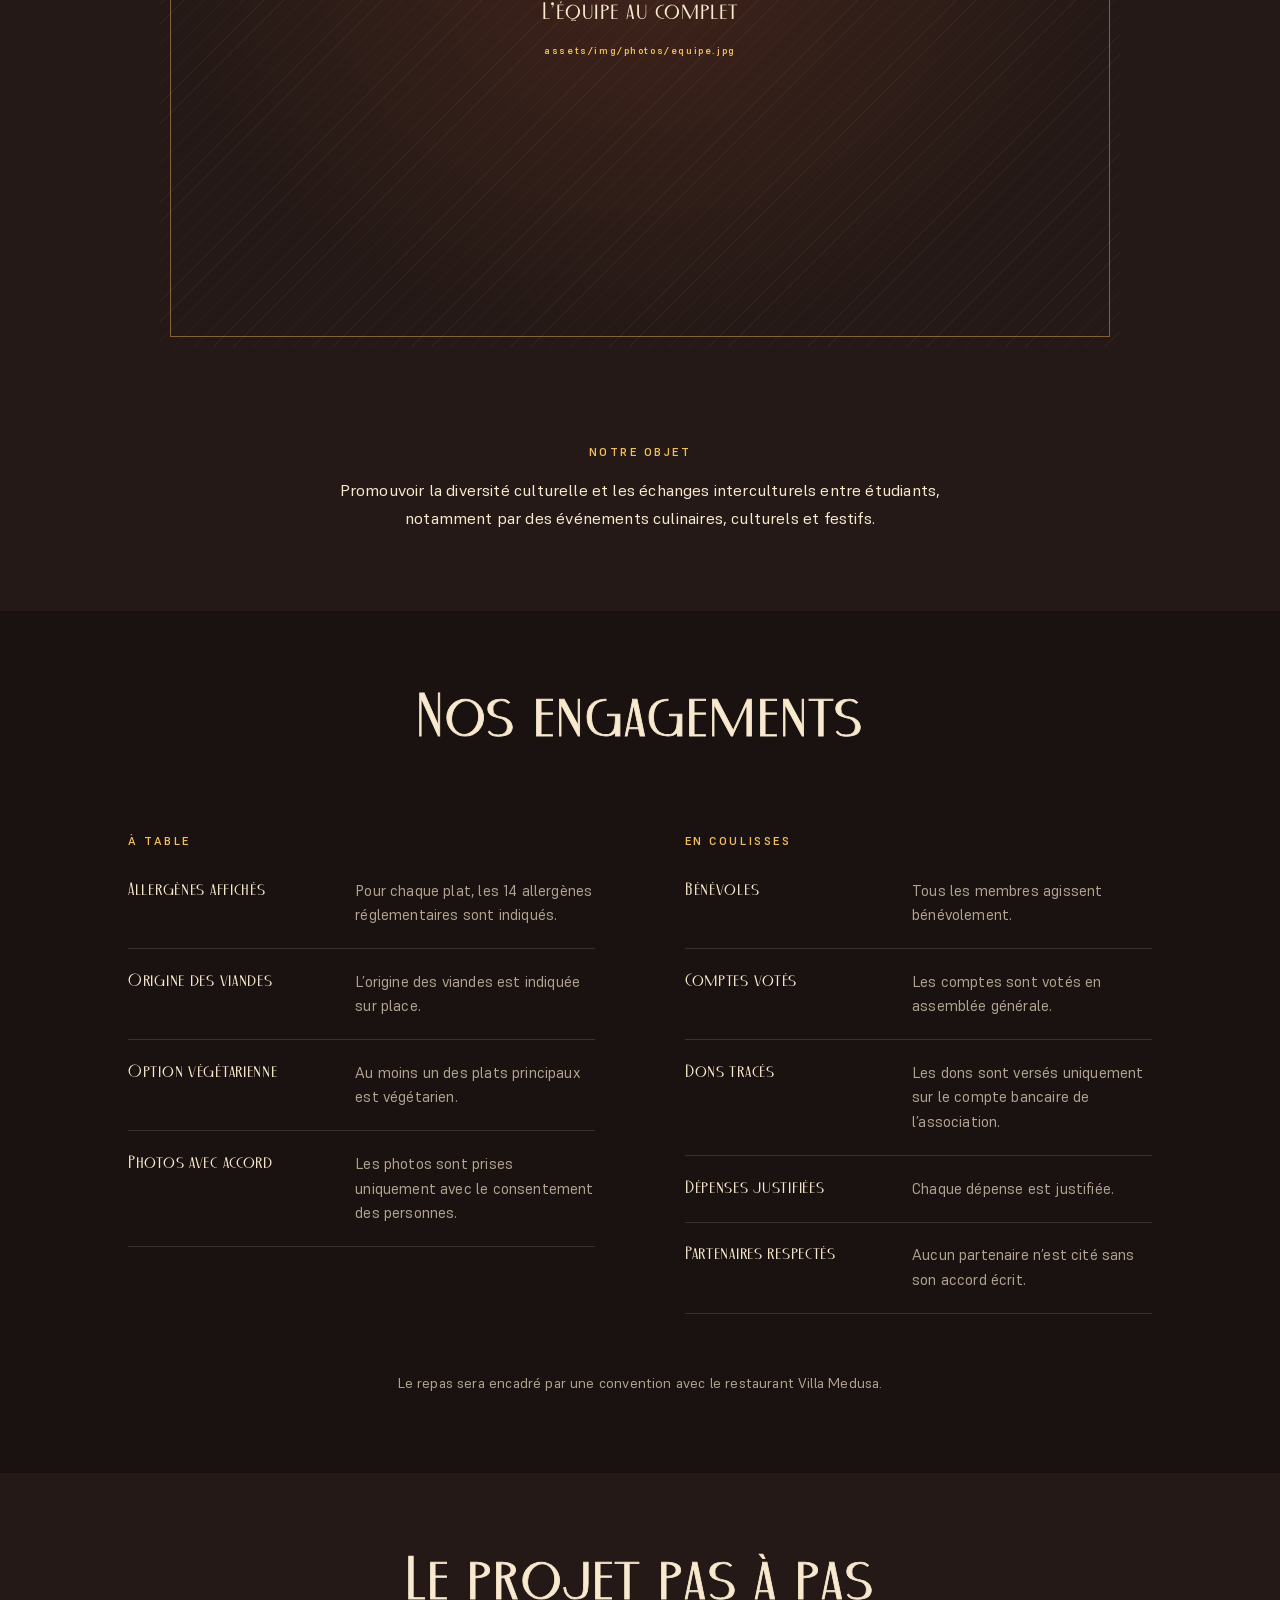
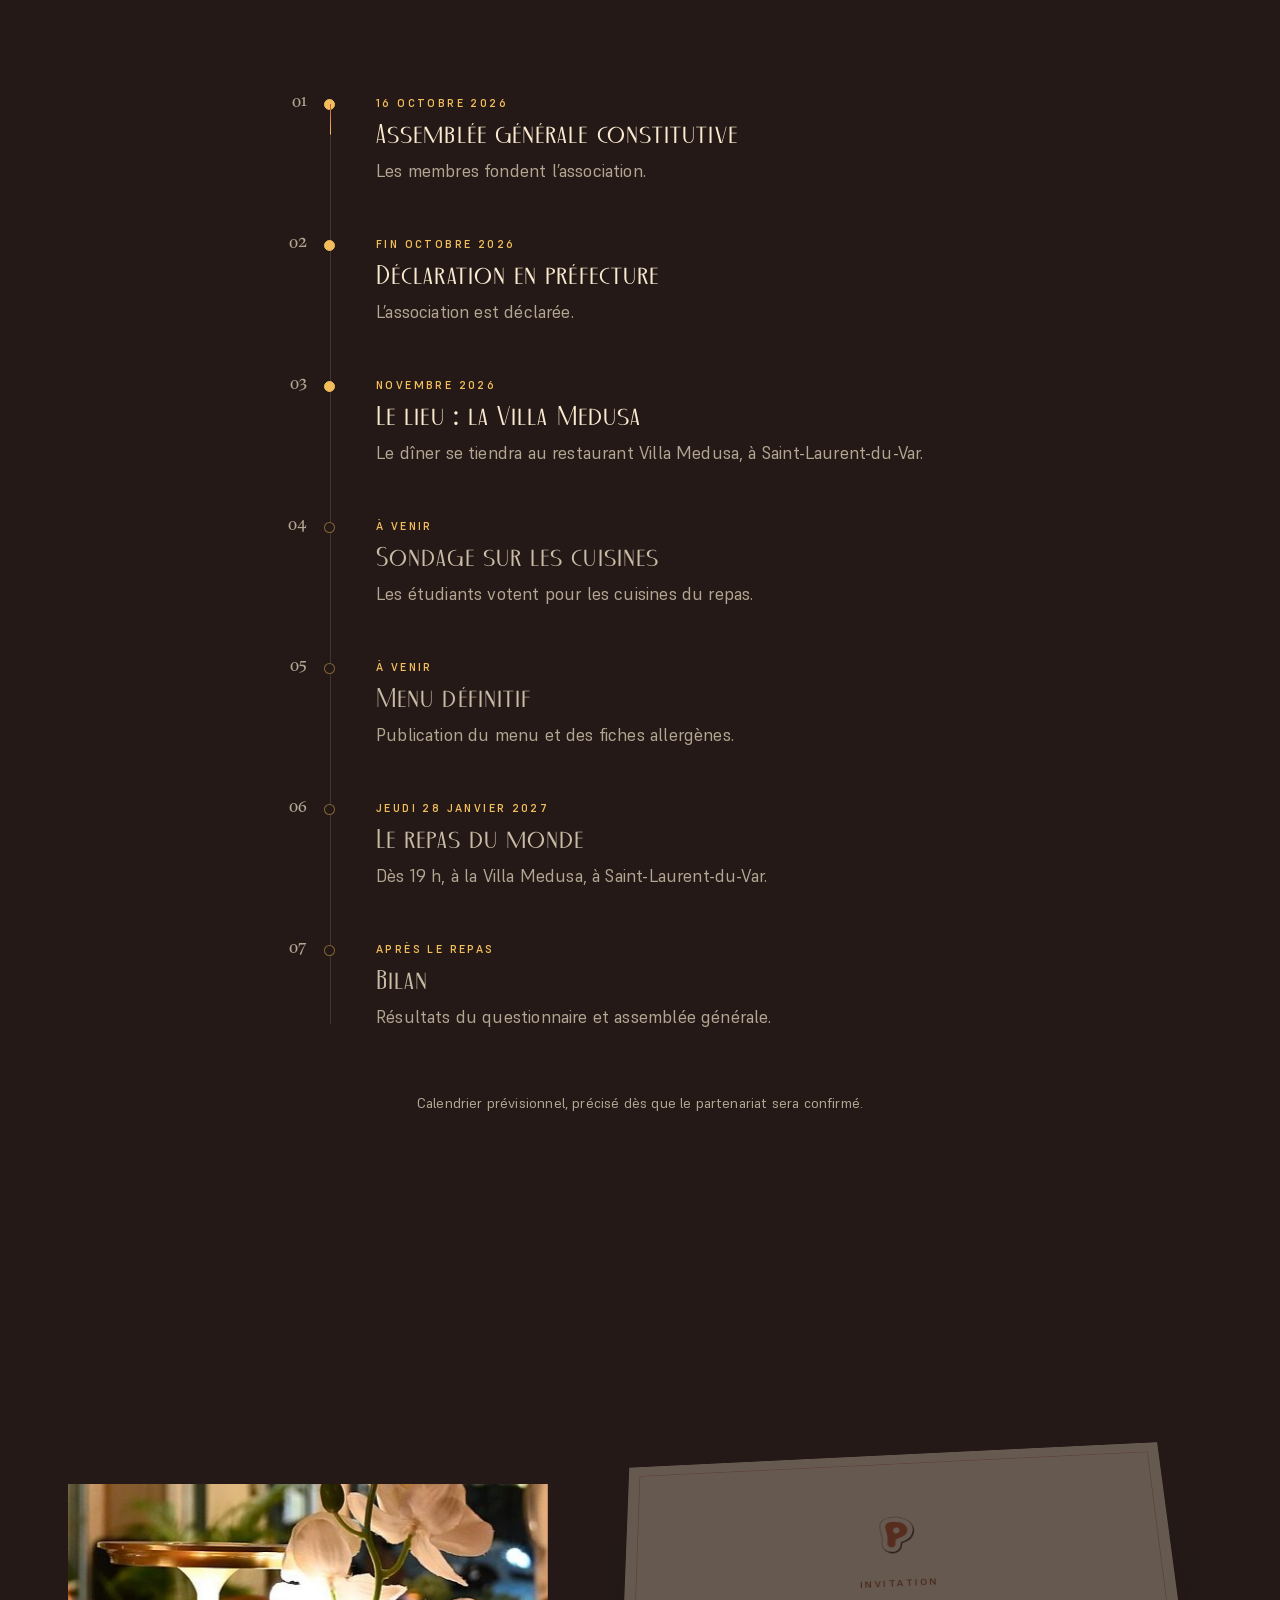
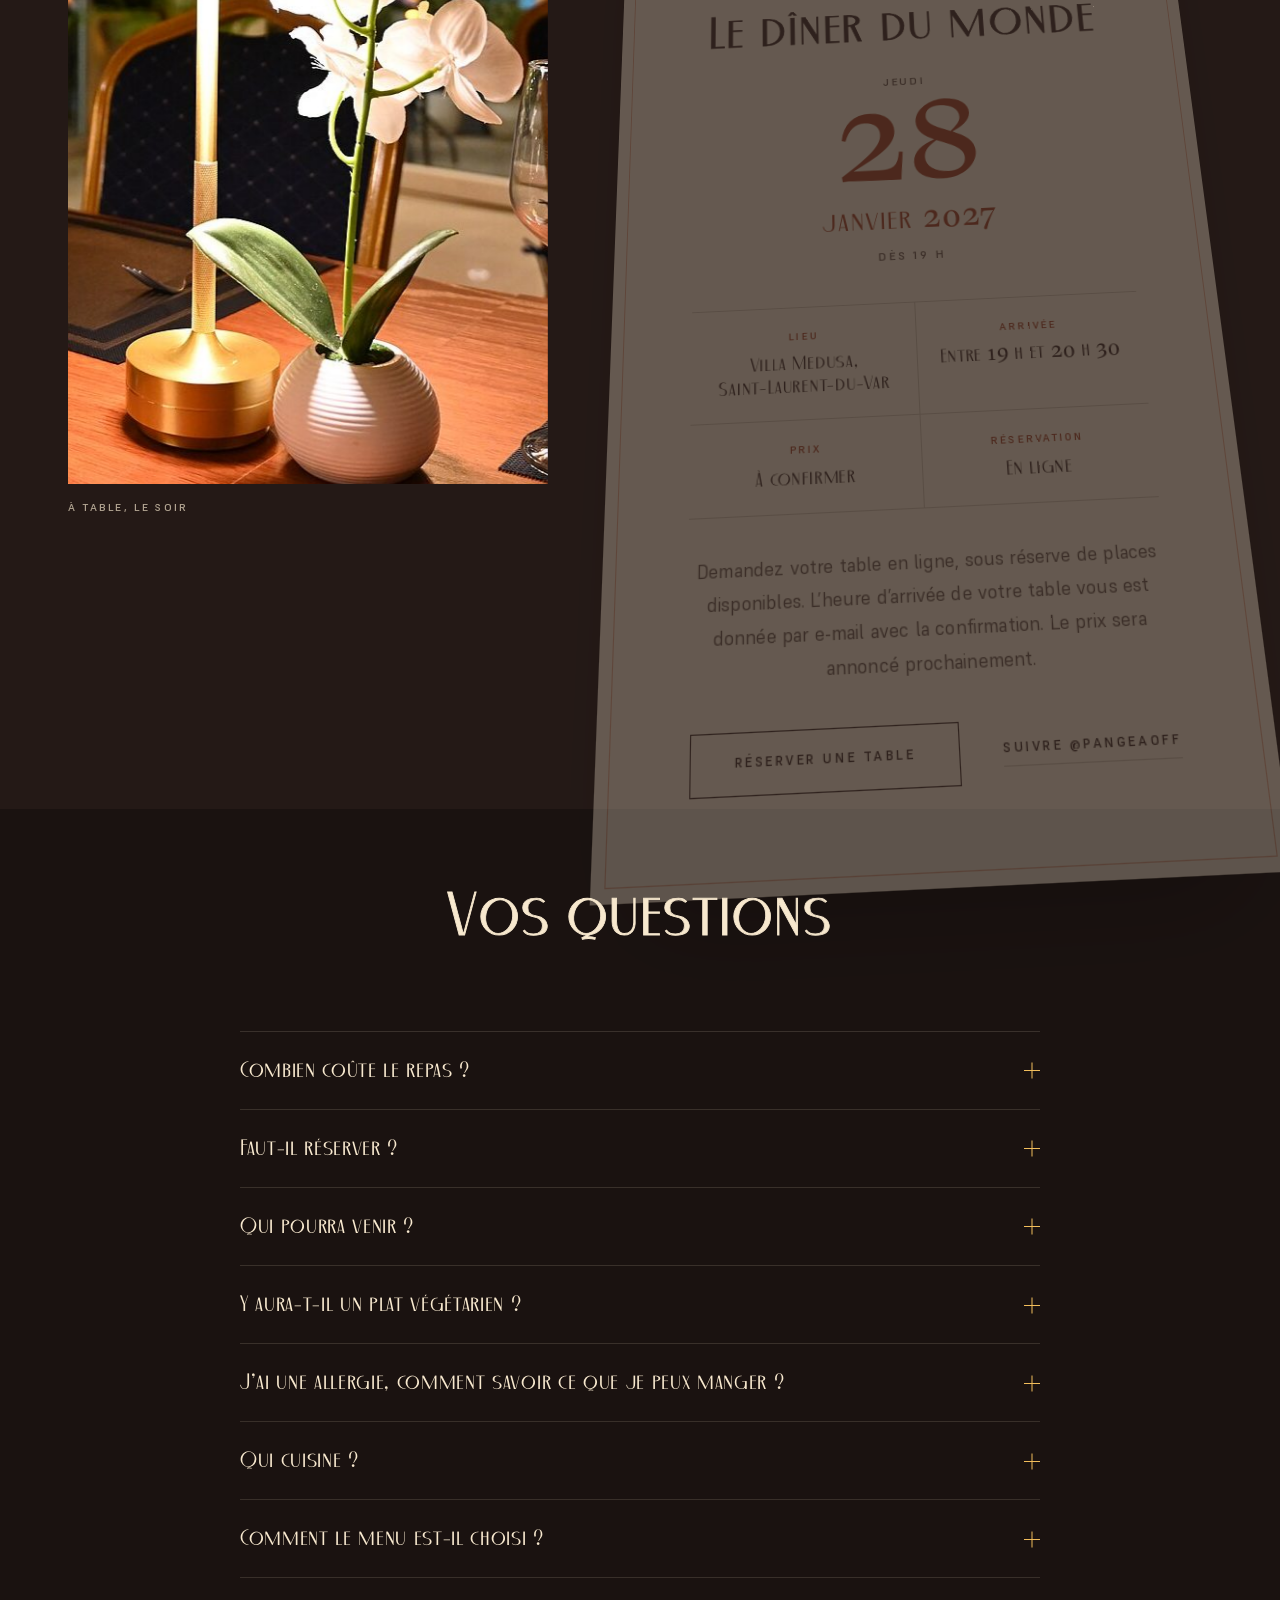
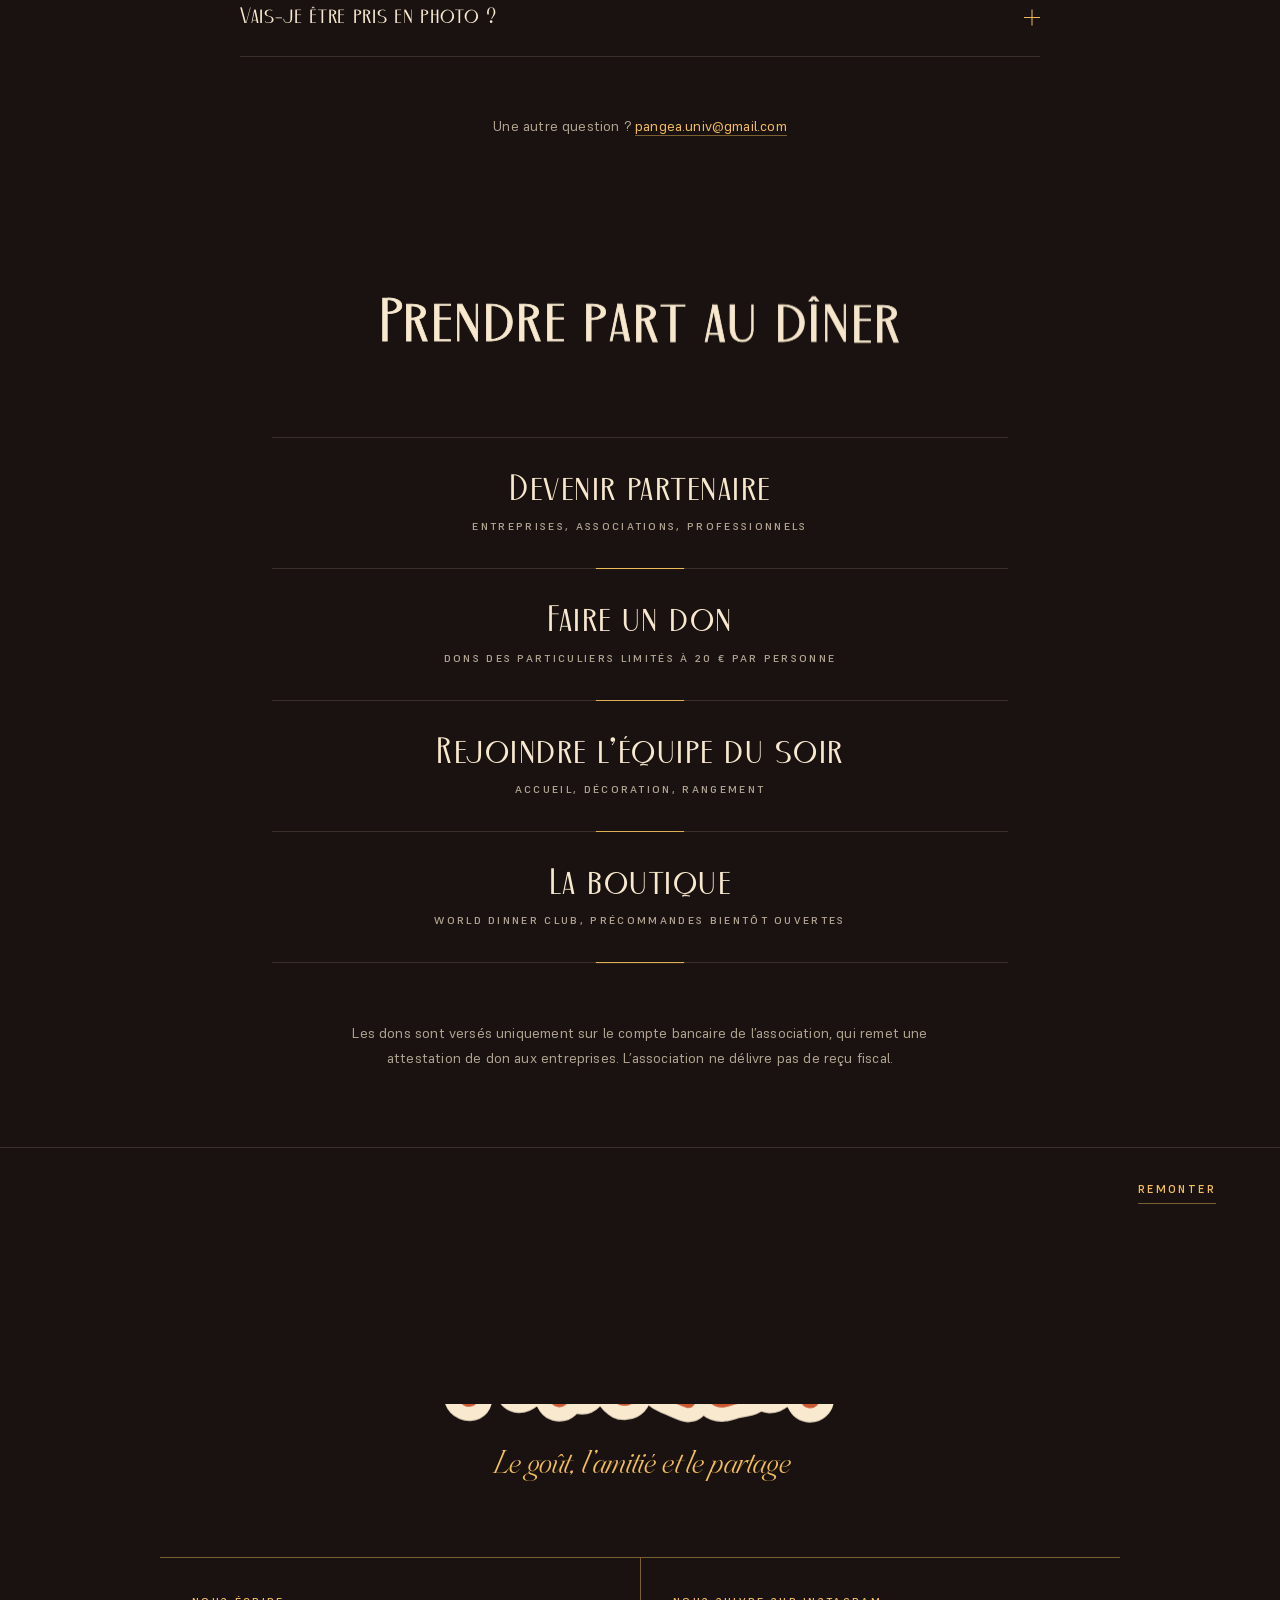
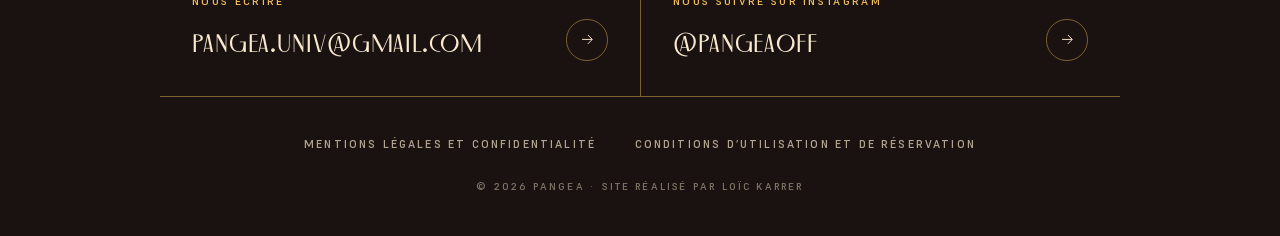
==== commit eef68292: "Notre projet : texte du lieu resserré, noms de lieux insécables, bandeau date/lieu propre sur mobile" ====
--- a/index.html
+++ b/index.html
@@ -74,7 +74,7 @@
       <a class="lien-fleche" href="#carte">Découvrir la carte <svg viewBox="0 0 24 24" aria-hidden="true"><path d="M5 12h13M13 6l6 6-6 6"/></svg></a>
     </div>
   </div>
-  <p class="ouverture-note">Jeudi 28 janvier 2027 · Villa Medusa · Saint-Laurent-du-Var</p>
+  <p class="ouverture-note">Jeudi 28 janvier 2027 · Villa Medusa · <span class="insecable">Saint-Laurent-du-Var</span></p>
 </section>
 
 <!-- ============ La maison ============ -->
@@ -167,8 +167,8 @@
   <h2 id="titre-demarche" class="titre-section" data-lettres>Une table, trois savoir-faire</h2>
   <div class="lieu-bloc">
     <p class="lieu-bloc-titre">Le dîner se tiendra <em>à la Villa&nbsp;Medusa</em></p>
-    <p class="lieu-bloc-texte">Le restaurant Villa Medusa, au 260 chemin de la Tour Carrée à Saint-Laurent-du-Var, accueille le dîner du monde le jeudi 28 janvier 2027 au soir. PANGEA prend en charge l’organisation, le budget et la communication : à vous de choisir les cuisines servies.</p>
-    <p class="lieu-bloc-statut">Saint-Laurent-du-Var · Jeudi 28 janvier 2027</p>
+    <p class="lieu-bloc-texte">Un restaurant de <span class="insecable">Saint-Laurent-du-Var</span> nous ouvre ses portes le temps d’une soirée. Vous choisissez les cuisines servies ; PANGEA s’occupe de l’organisation, du budget et de la communication.</p>
+    <p class="lieu-bloc-statut"><span class="insecable">Jeudi 28 janvier 2027</span><span class="lieu-bloc-point" aria-hidden="true">·</span><span class="insecable">Saint-Laurent-du-Var</span></p>
   </div>
   <div class="photos-duo">
   <figure class="photo photo--brigade" style="--ratio: 16 / 9; --cadrage: 50% 45%">
@@ -192,8 +192,8 @@
       <p>Un sondage auprès des étudiants décide des cuisines servies. Une recette de famille, de voyage&nbsp;? Proposez-la.</p>
     </article>
     <article class="pilier">
-      <h3>Servie à la Villa Medusa</h3>
-      <p>Le restaurant Villa Medusa, à Saint-Laurent-du-Var, accueille le dîner du monde le temps d’une soirée.</p>
+      <h3>Servie à la Villa Medusa</h3>
+      <p>Le dîner du monde s’installe dans un vrai restaurant, en salle et à table, le temps d’une soirée.</p>
     </article>
     <article class="pilier">
       <h3>Orchestrée par PANGEA</h3>
@@ -264,7 +264,7 @@
       </dl>
     </div>
   </div>
-  <p class="section-note">Le repas sera encadré par une convention avec le restaurant Villa Medusa.</p>
+  <p class="section-note">Le repas sera encadré par une convention avec le restaurant Villa Medusa.</p>
 </section>
 
 <!-- ============ Le calendrier ============ -->
@@ -286,8 +286,8 @@
       <li class="etape etape--fait">
         <span class="etape-numero" aria-hidden="true">03</span>
         <p class="etape-quand">Novembre 2026</p>
-        <h3 class="etape-titre">Le lieu&nbsp;: la Villa Medusa</h3>
-        <p class="etape-texte">Le dîner se tiendra au restaurant Villa Medusa, à Saint-Laurent-du-Var.</p>
+        <h3 class="etape-titre">Le lieu&nbsp;: la Villa Medusa</h3>
+        <p class="etape-texte">Le dîner se tiendra au restaurant Villa Medusa, à <span class="insecable">Saint-Laurent-du-Var</span>.</p>
       </li>
       <li class="etape">
         <span class="etape-numero" aria-hidden="true">04</span>
@@ -305,7 +305,7 @@
         <span class="etape-numero" aria-hidden="true">06</span>
         <p class="etape-quand">Jeudi 28 janvier 2027</p>
         <h3 class="etape-titre">Le repas du monde</h3>
-        <p class="etape-texte">Dès 19 h, à la Villa Medusa, à Saint-Laurent-du-Var.</p>
+        <p class="etape-texte">Dès 19 h, à la Villa Medusa, à <span class="insecable">Saint-Laurent-du-Var</span>.</p>
       </li>
       <li class="etape">
         <span class="etape-numero" aria-hidden="true">07</span>
@@ -332,7 +332,7 @@
       <h2 id="titre-infos" class="carton-titre">Le dîner du monde</h2>
       <p class="carton-date"><span class="carton-jour">Jeudi</span> <span class="carton-quantieme">28</span> <span class="carton-mois">janvier 2027</span> <span class="carton-soir">Dès 19 h</span></p>
       <dl class="carton-infos">
-        <div><dt>Lieu</dt><dd>Villa Medusa, <span style="white-space:nowrap">Saint-Laurent-du-Var</span></dd></div>
+        <div><dt>Lieu</dt><dd>Villa Medusa, <span class="insecable">Saint-Laurent-du-Var</span></dd></div>
         <div><dt>Arrivée</dt><dd>Entre 19 h et 20 h 30</dd></div>
         <div><dt>Prix</dt><dd>À confirmer</dd></div>
         <div><dt>Réservation</dt><dd>En ligne</dd></div>
@@ -373,7 +373,7 @@
     </details>
     <details class="faq-item">
       <summary><span>Qui cuisine&nbsp;?</span><span class="faq-signe" aria-hidden="true"></span></summary>
-      <div class="faq-reponse"><p>Le dîner est servi au restaurant Villa Medusa, à Saint-Laurent-du-Var, à partir des cuisines choisies par les étudiants. De notre côté, l’association s’occupe de l’organisation, du budget et de la communication.</p></div>
+      <div class="faq-reponse"><p>Le dîner est servi au restaurant Villa Medusa, à <span class="insecable">Saint-Laurent-du-Var</span>, à partir des cuisines choisies par les étudiants. De notre côté, l’association s’occupe de l’organisation, du budget et de la communication.</p></div>
     </details>
     <details class="faq-item">
       <summary><span>Comment le menu est-il choisi&nbsp;?</span><span class="faq-signe" aria-hidden="true"></span></summary>
--- a/assets/css/premium.css
+++ b/assets/css/premium.css
@@ -479,7 +479,7 @@
 .lieu-bloc::after { bottom: -1px; right: -1px; border-left: 0; border-top: 0; }
 .lieu-bloc-titre { font-family: var(--display); font-size: clamp(1.6rem, 3.2vw, 2.4rem); line-height: 1.2; letter-spacing: 0.03em; -webkit-text-stroke: var(--epaisseur) currentColor; }
 .lieu-bloc-texte { margin-top: 1.2rem; color: var(--creme-doux); }
-.lieu-bloc-statut { margin-top: 1.4rem; display: inline-flex; align-items: center; gap: 0.6rem; font-size: 0.66rem; font-weight: 600; letter-spacing: 0.22em; text-transform: uppercase; color: var(--or); }
+.lieu-bloc-statut { margin-top: 1.4rem; display: inline-flex; flex-wrap: wrap; justify-content: center; align-items: center; gap: 0.3rem 0.6rem; font-size: 0.66rem; font-weight: 600; letter-spacing: 0.22em; text-transform: uppercase; color: var(--or); }
 .demarche .piliers { margin-top: clamp(2.6rem, 6vw, 3.8rem); }
 
 /* ---------- Demande de réservation ---------- */
@@ -736,3 +736,8 @@
 .boutique-numero { font-family: var(--chiffres); font-size: 2.4rem; color: var(--terracotta); line-height: 1; }
 .boutique-bientot-titre { margin-top: 1rem; font-family: var(--display); font-weight: 400; font-size: clamp(1.6rem, 4vw, 2.3rem); letter-spacing: 0.03em; line-height: 1.15; -webkit-text-stroke: var(--epaisseur) currentColor; }
 .boutique-bientot-texte { margin-top: 1rem; color: var(--creme-doux); }
+
+/* Noms de lieux : jamais coupés aux traits d’union */
+.insecable { white-space: nowrap; }
+.lieu-bloc-texte { text-wrap: balance; }
+@media (max-width: 30rem) { .lieu-bloc-point { display: none; } .lieu-bloc-statut { flex-direction: column; } }
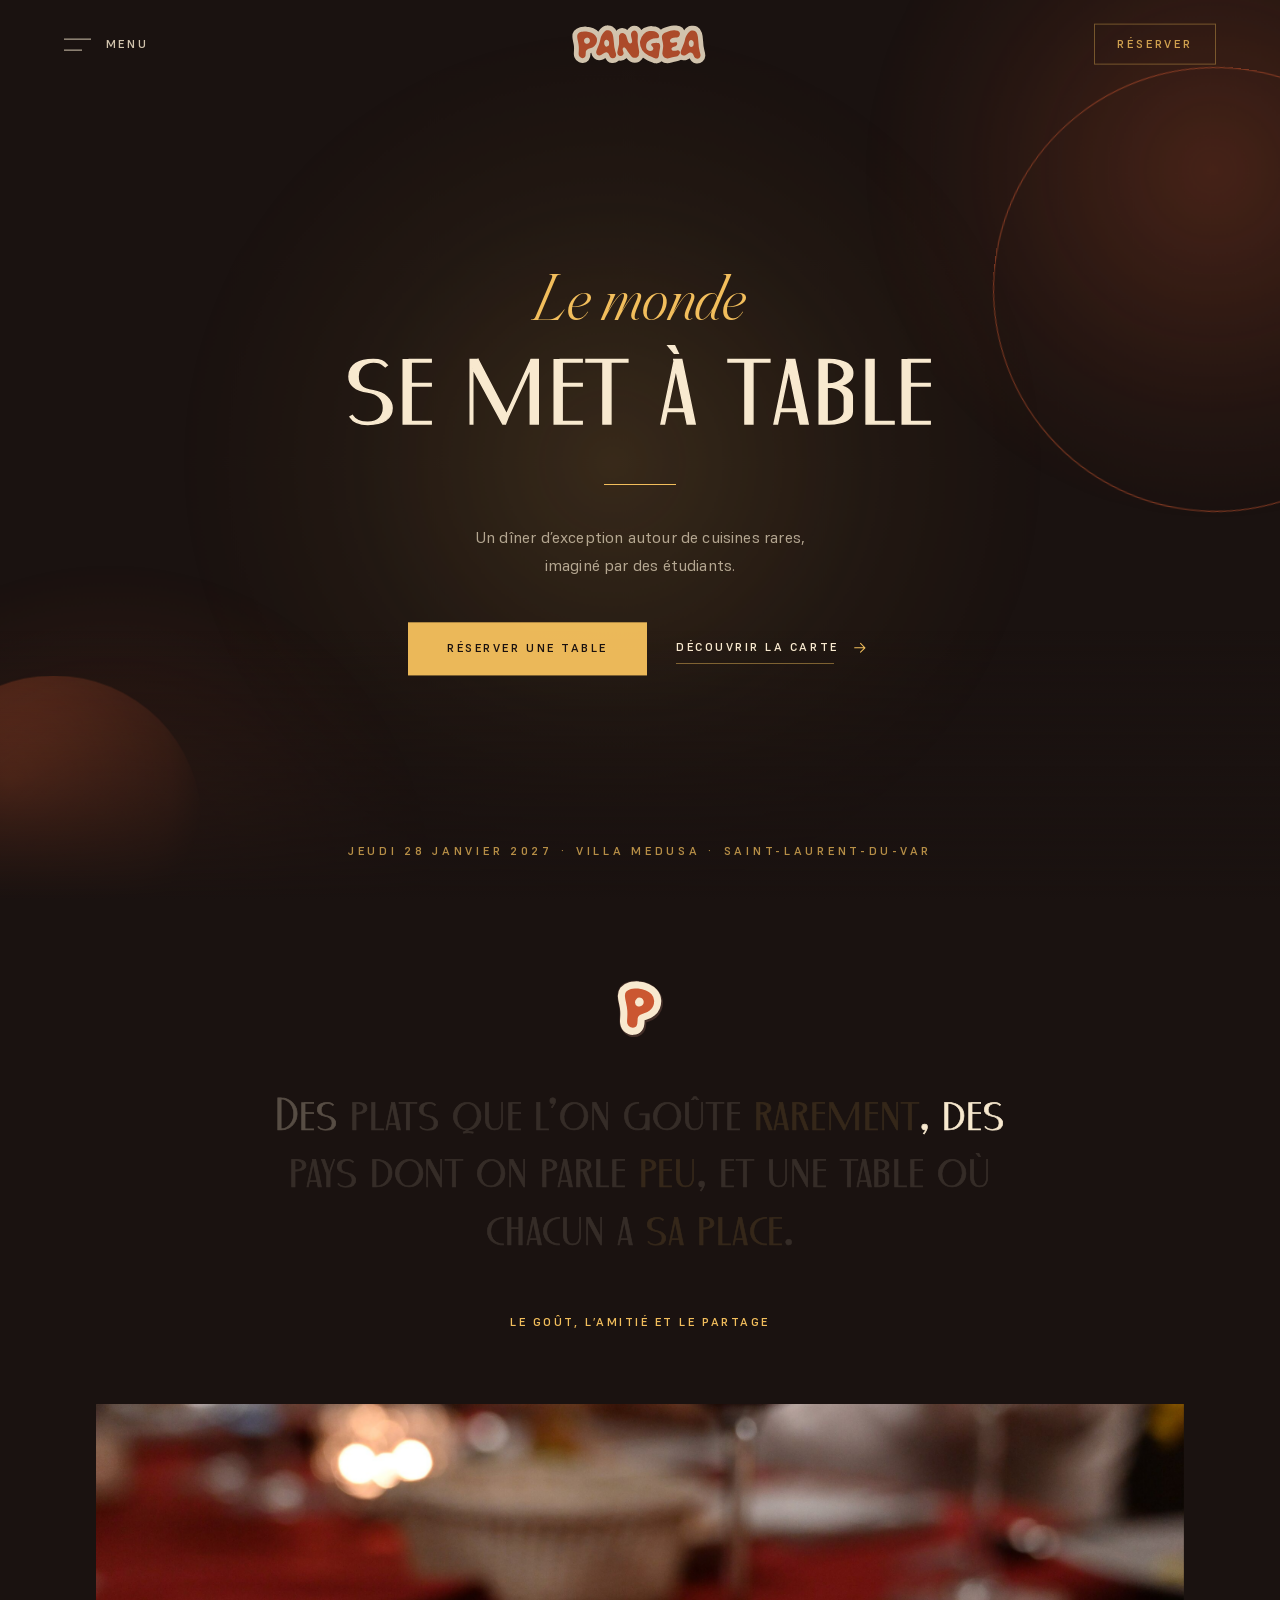
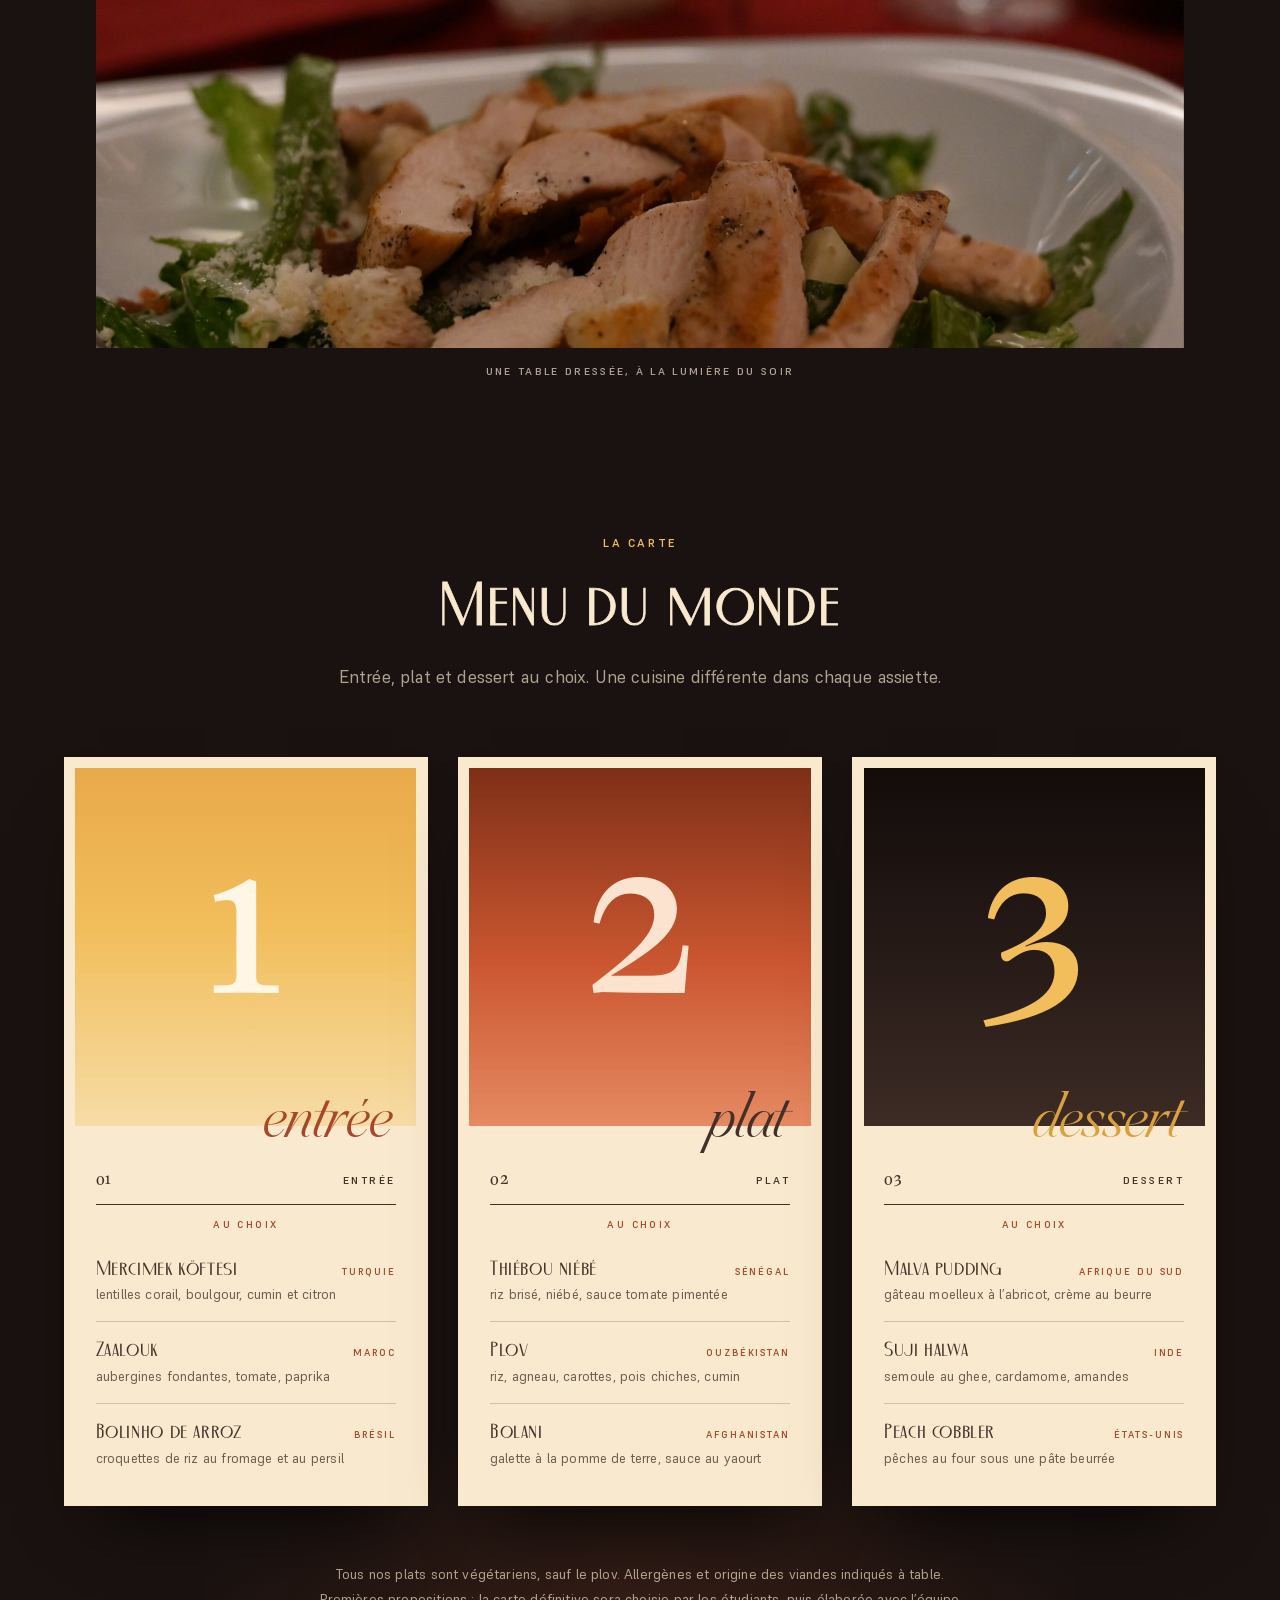
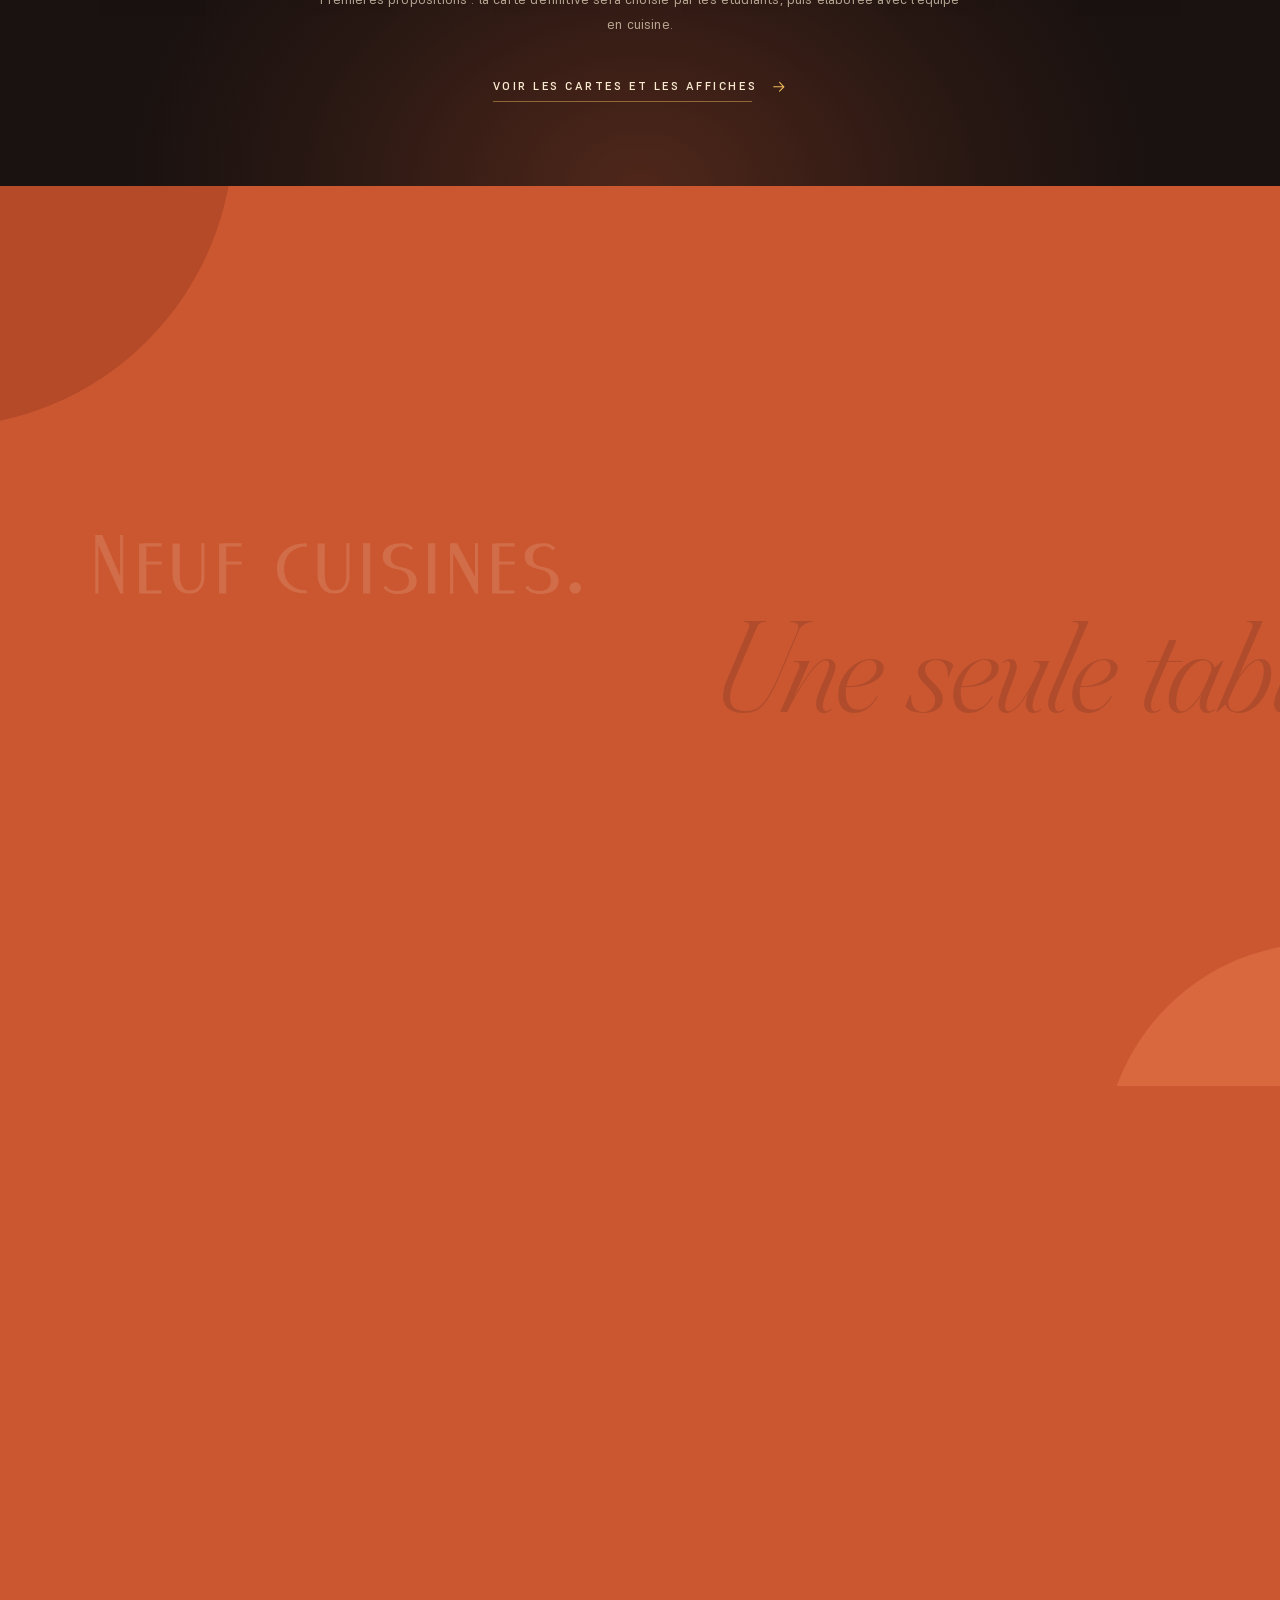
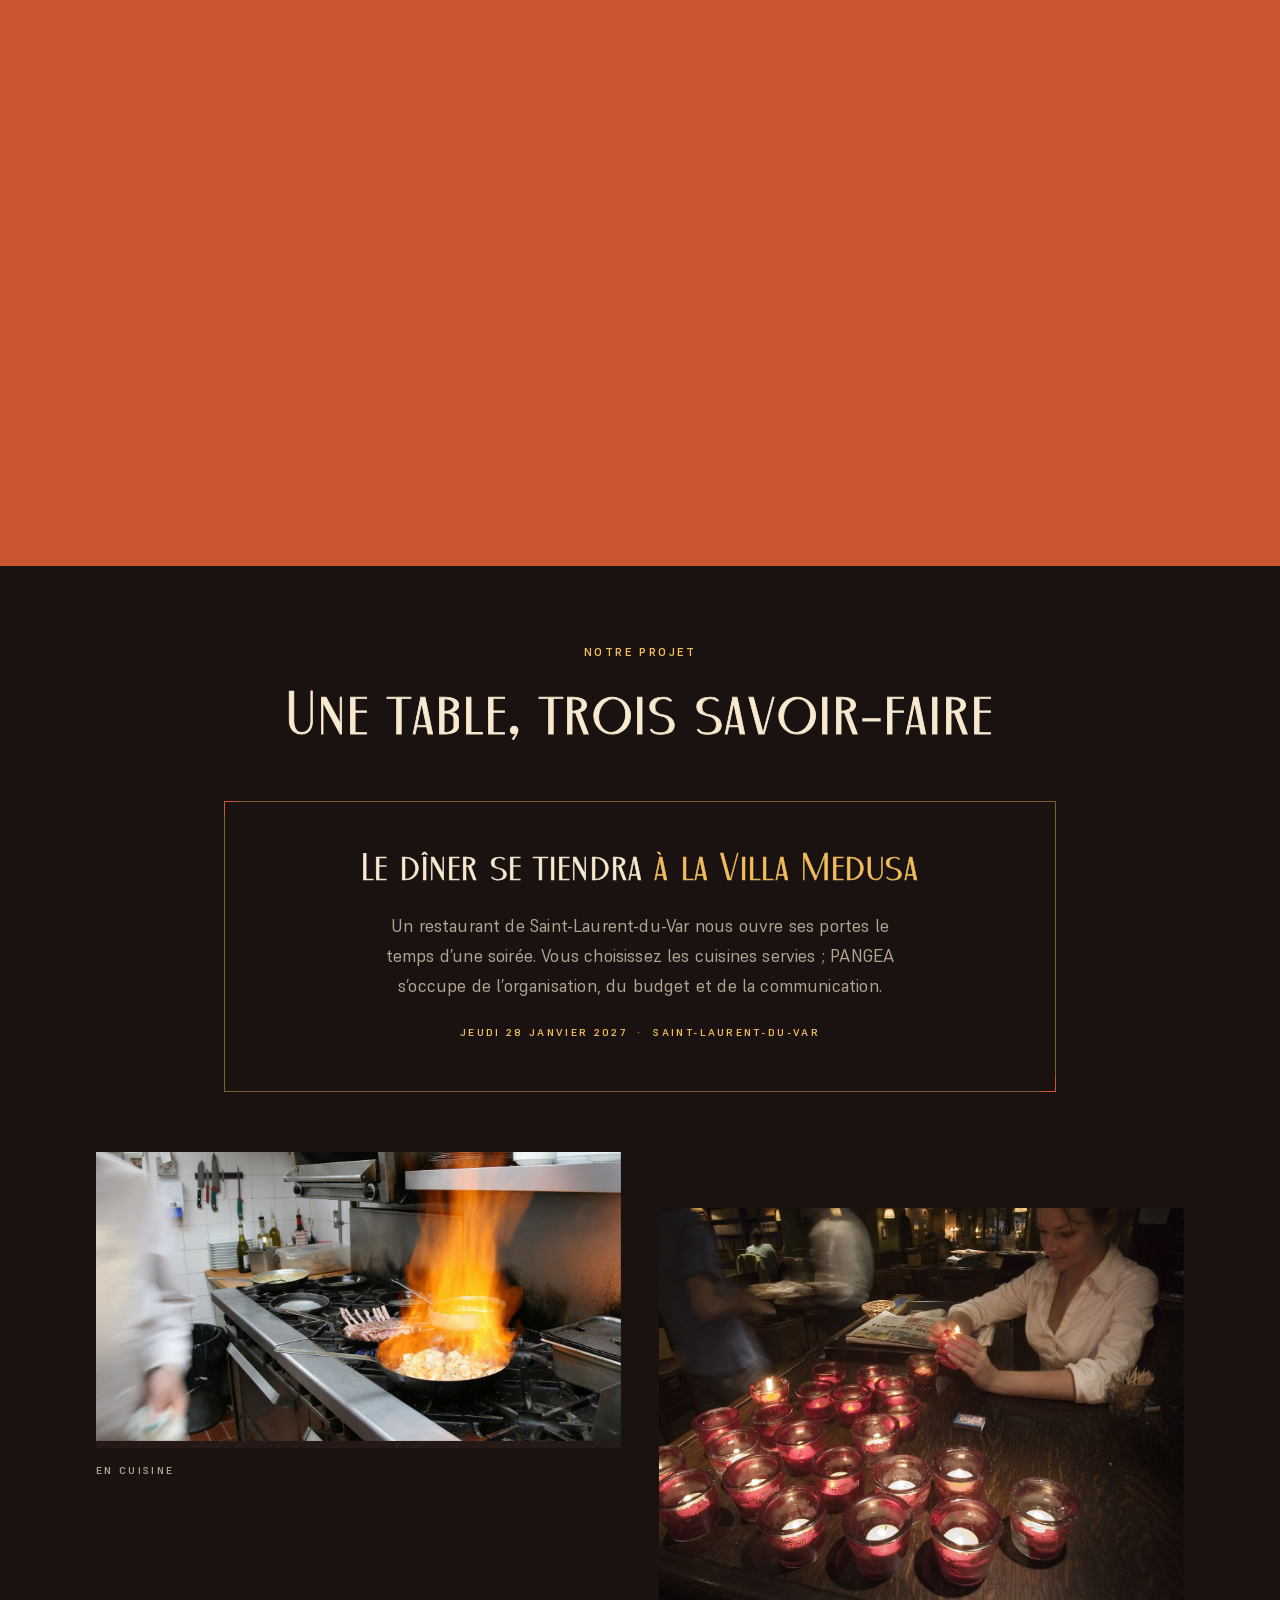
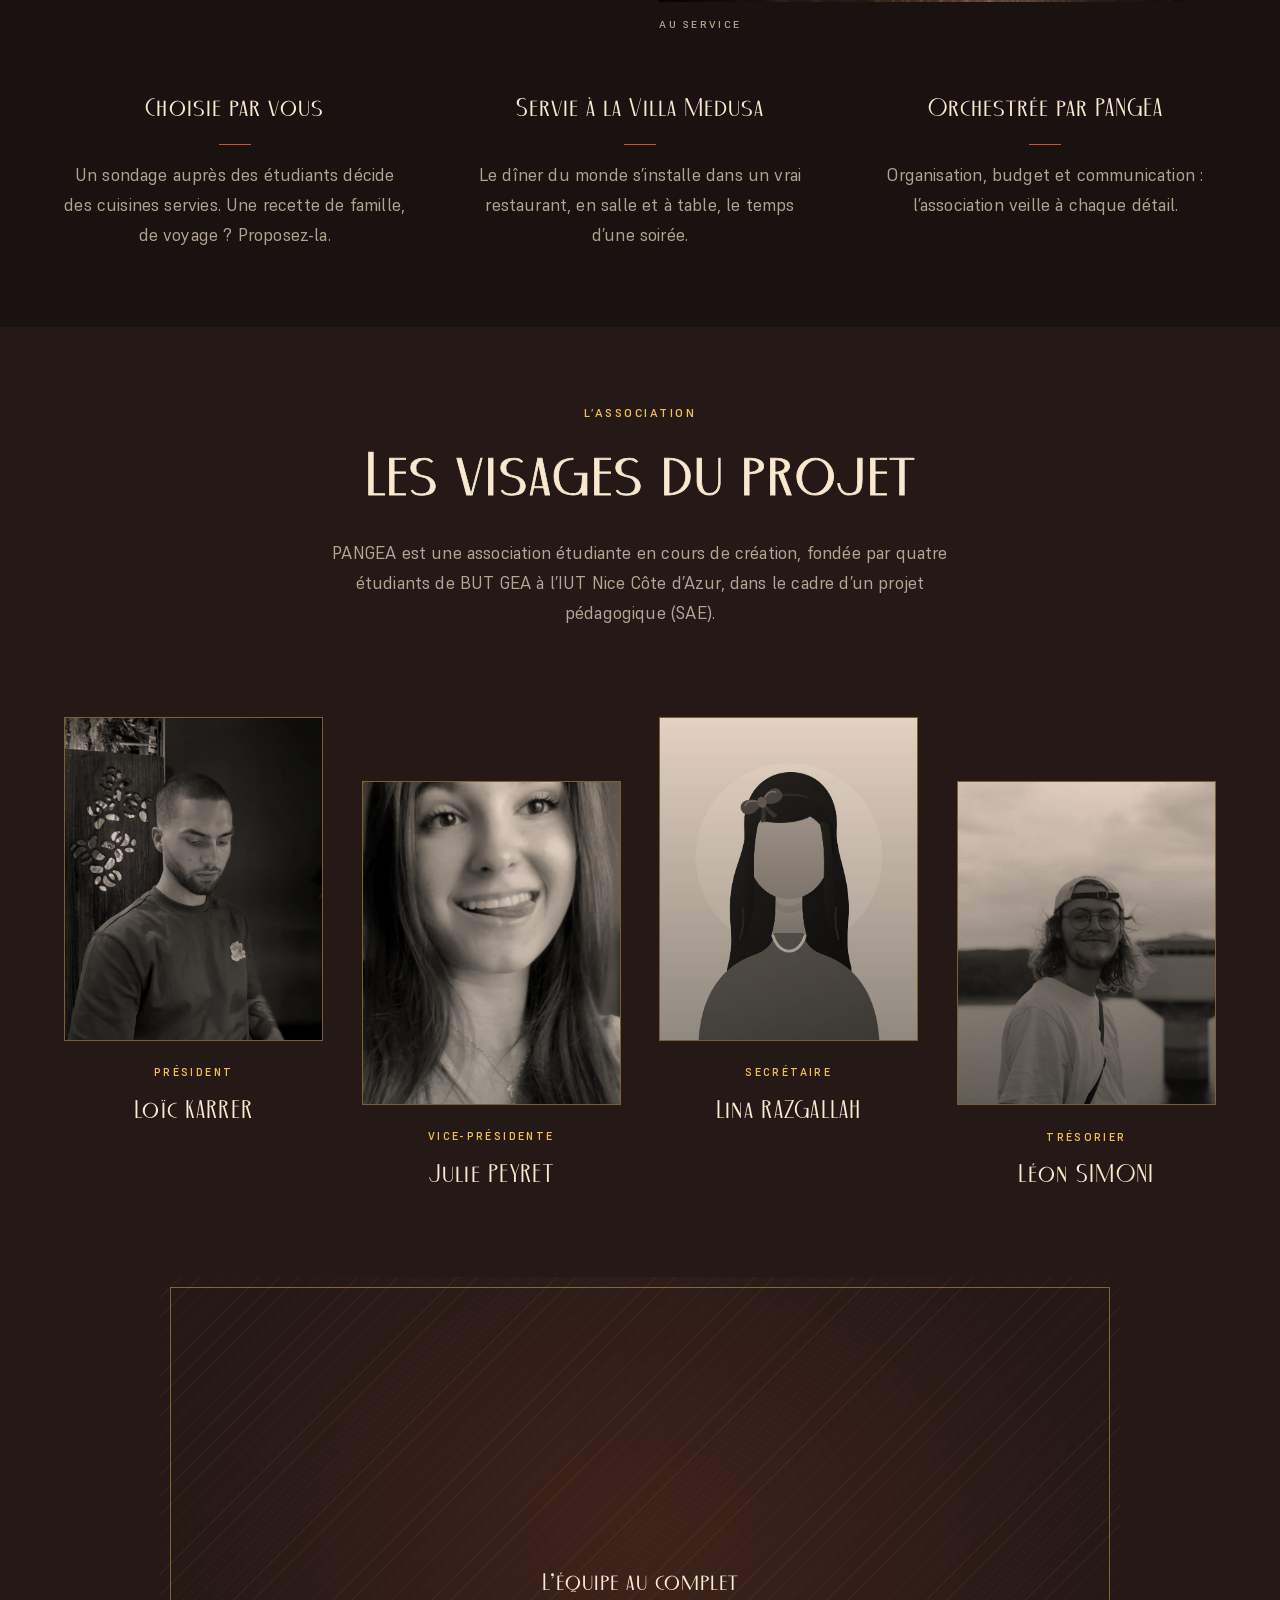
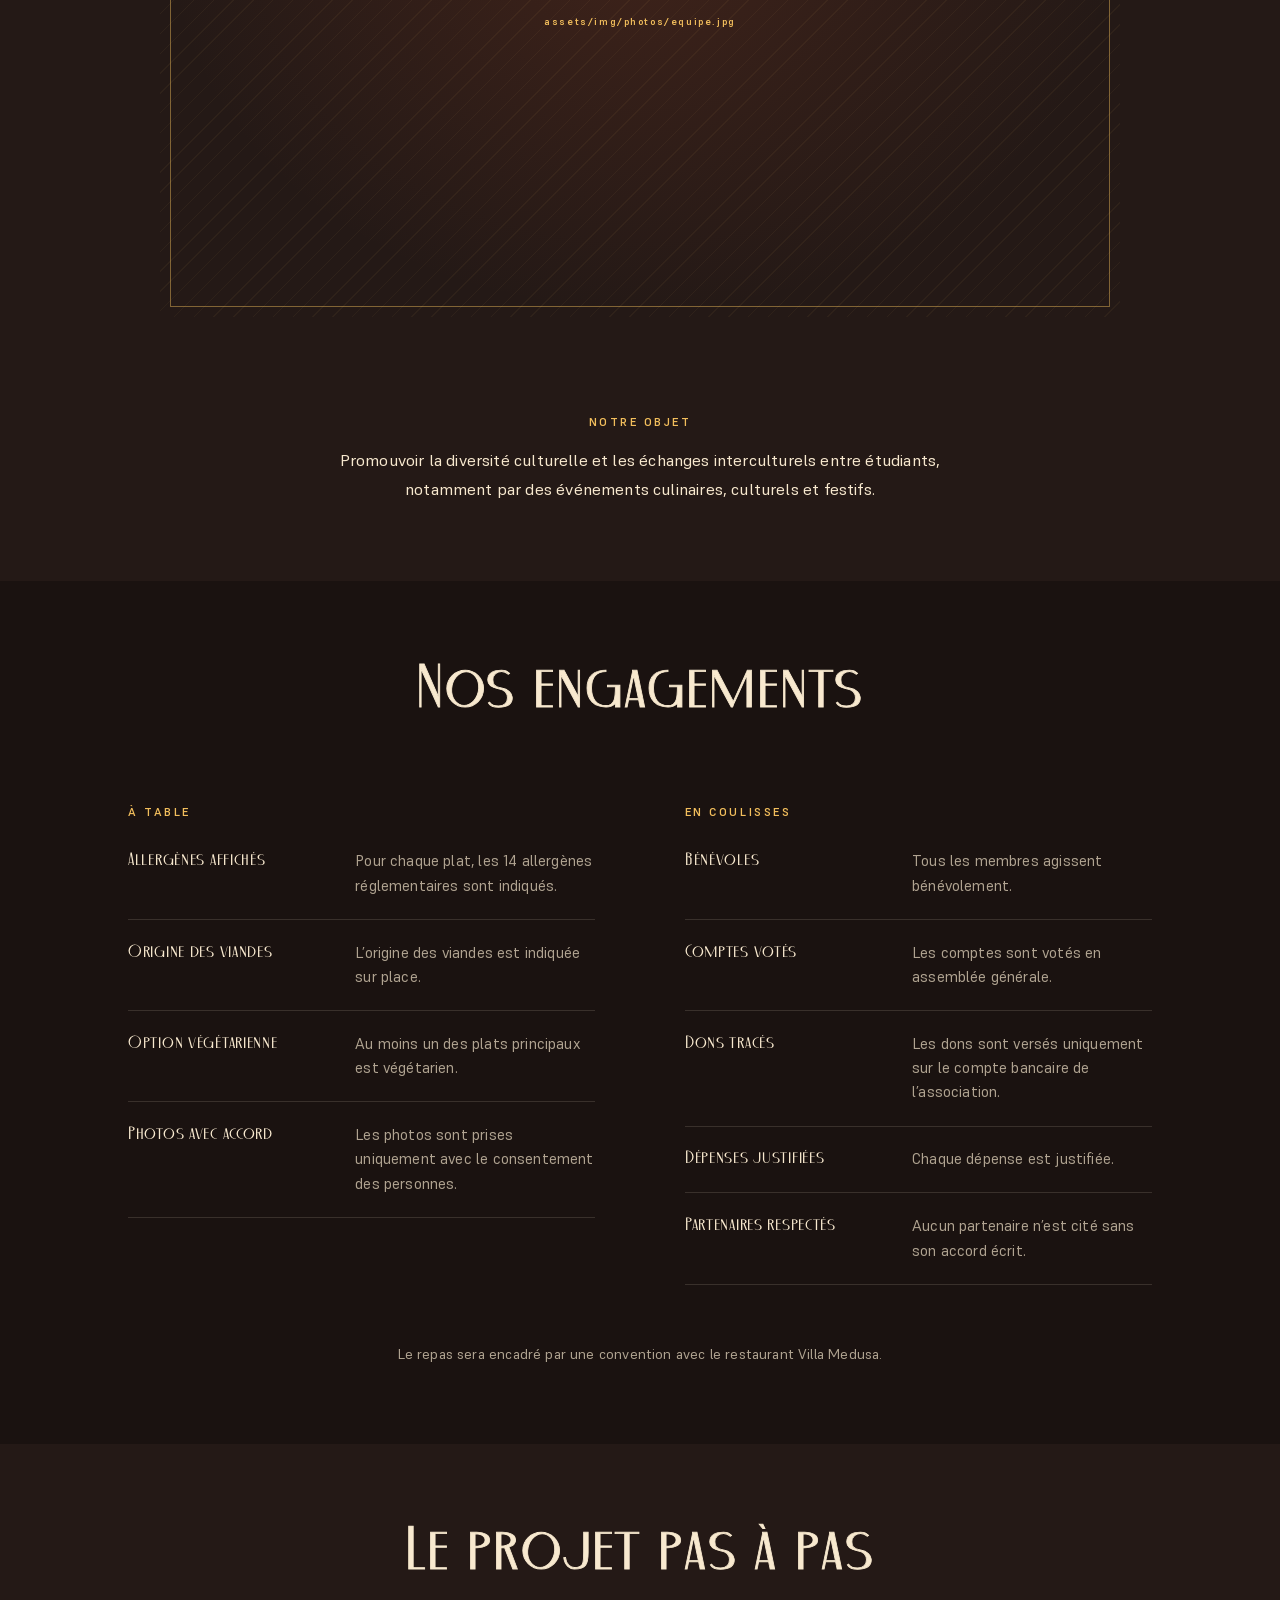
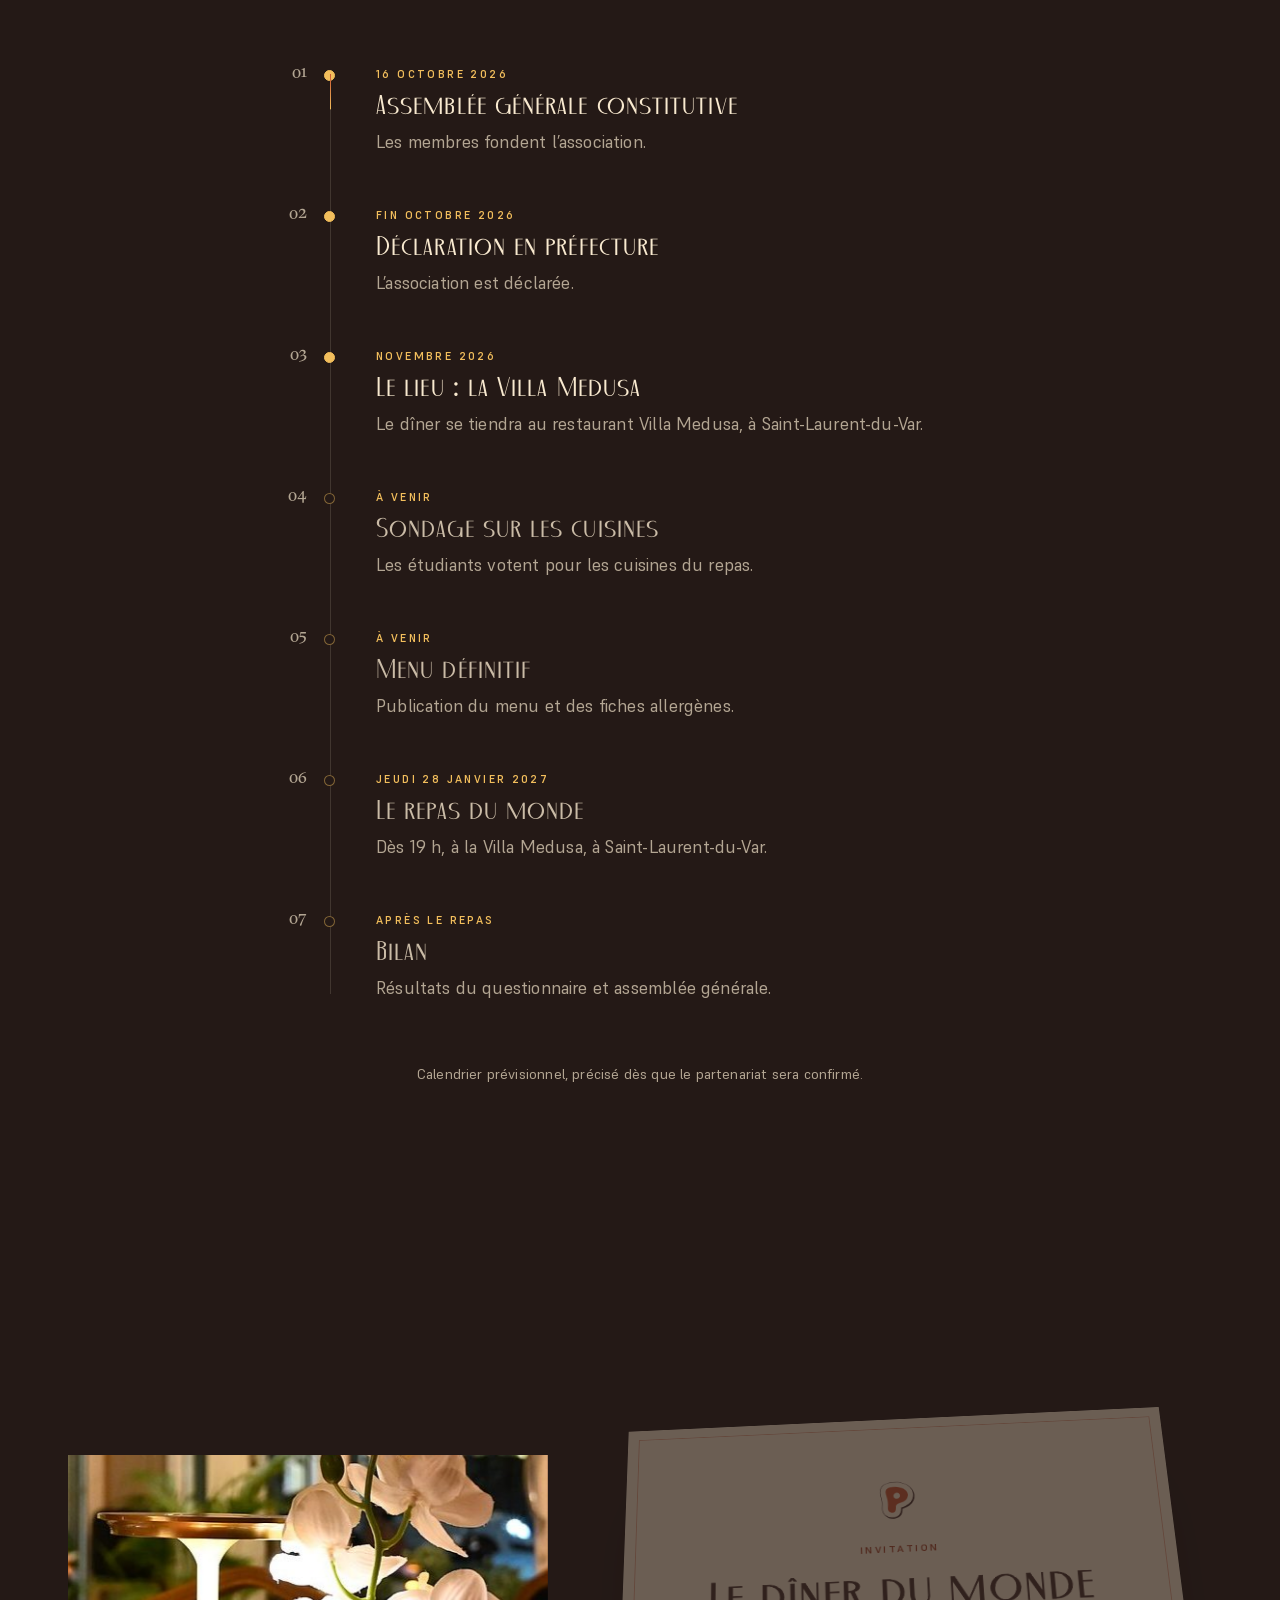
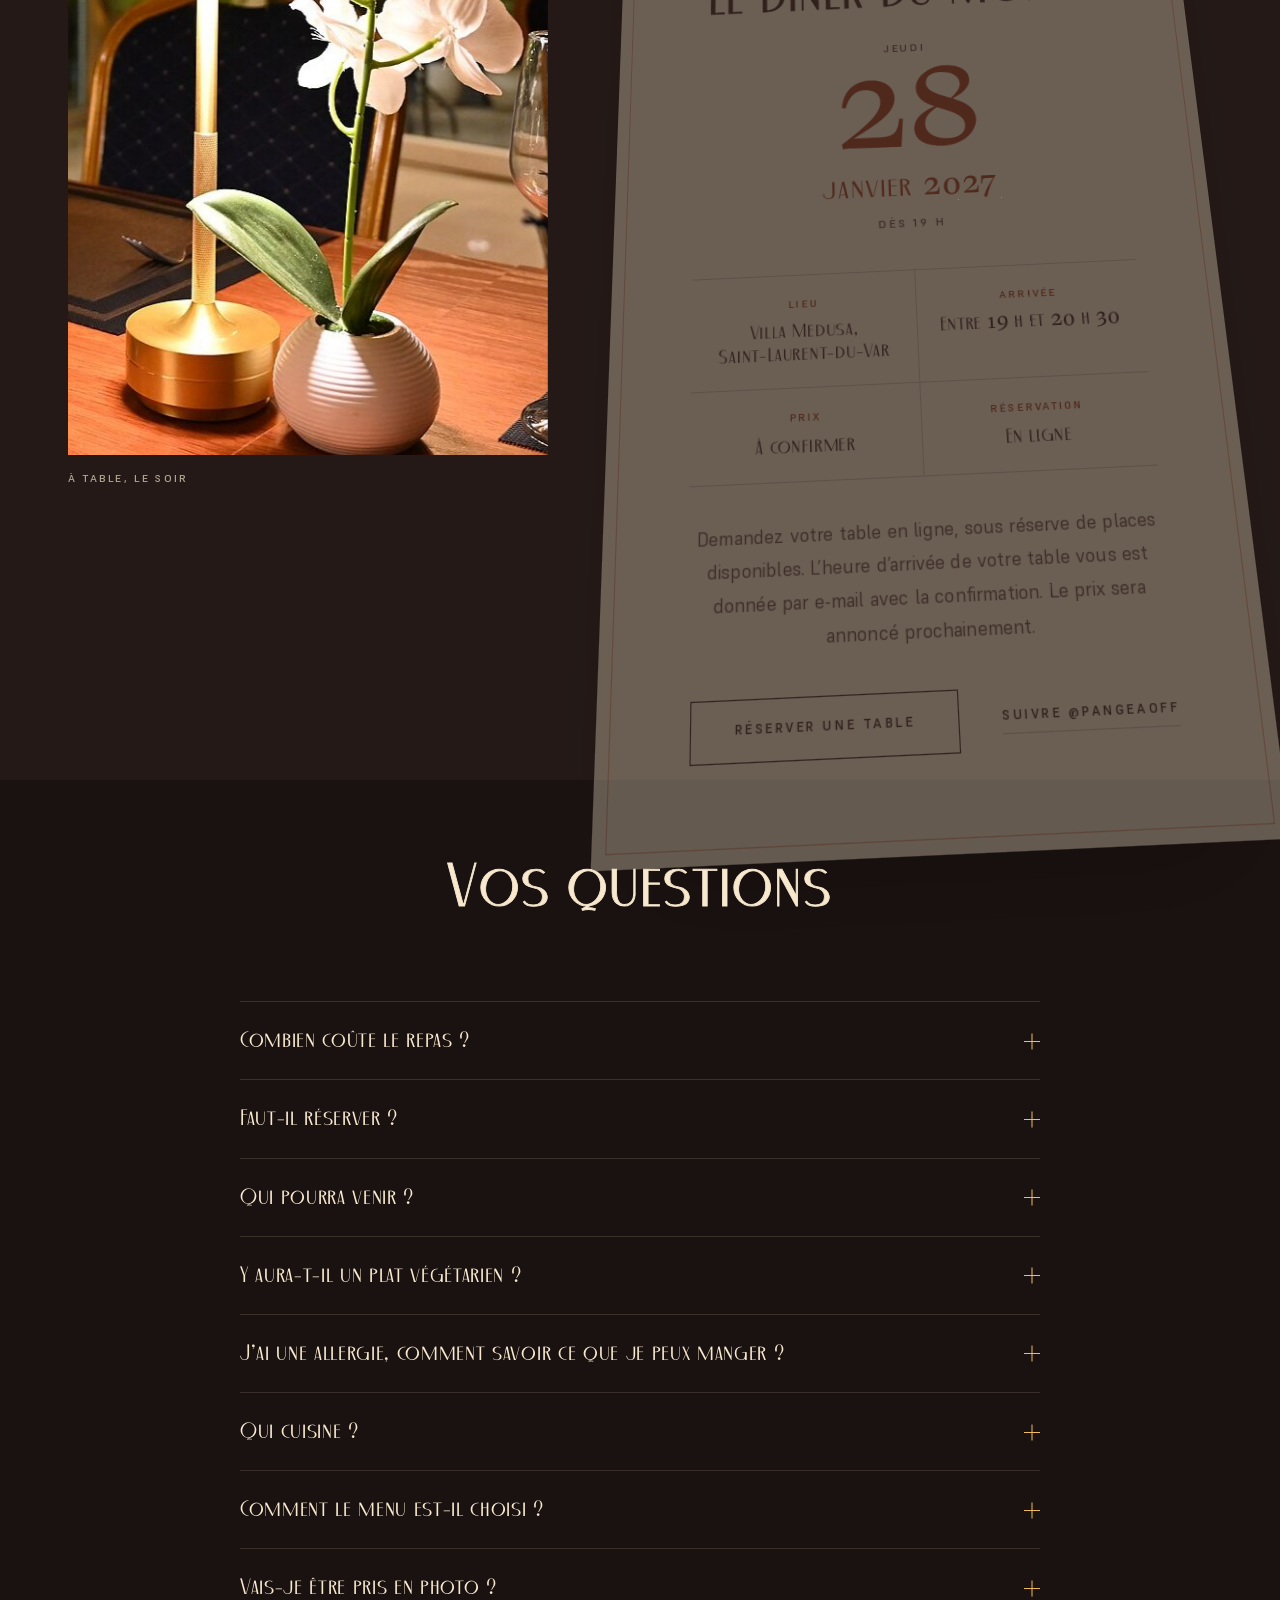
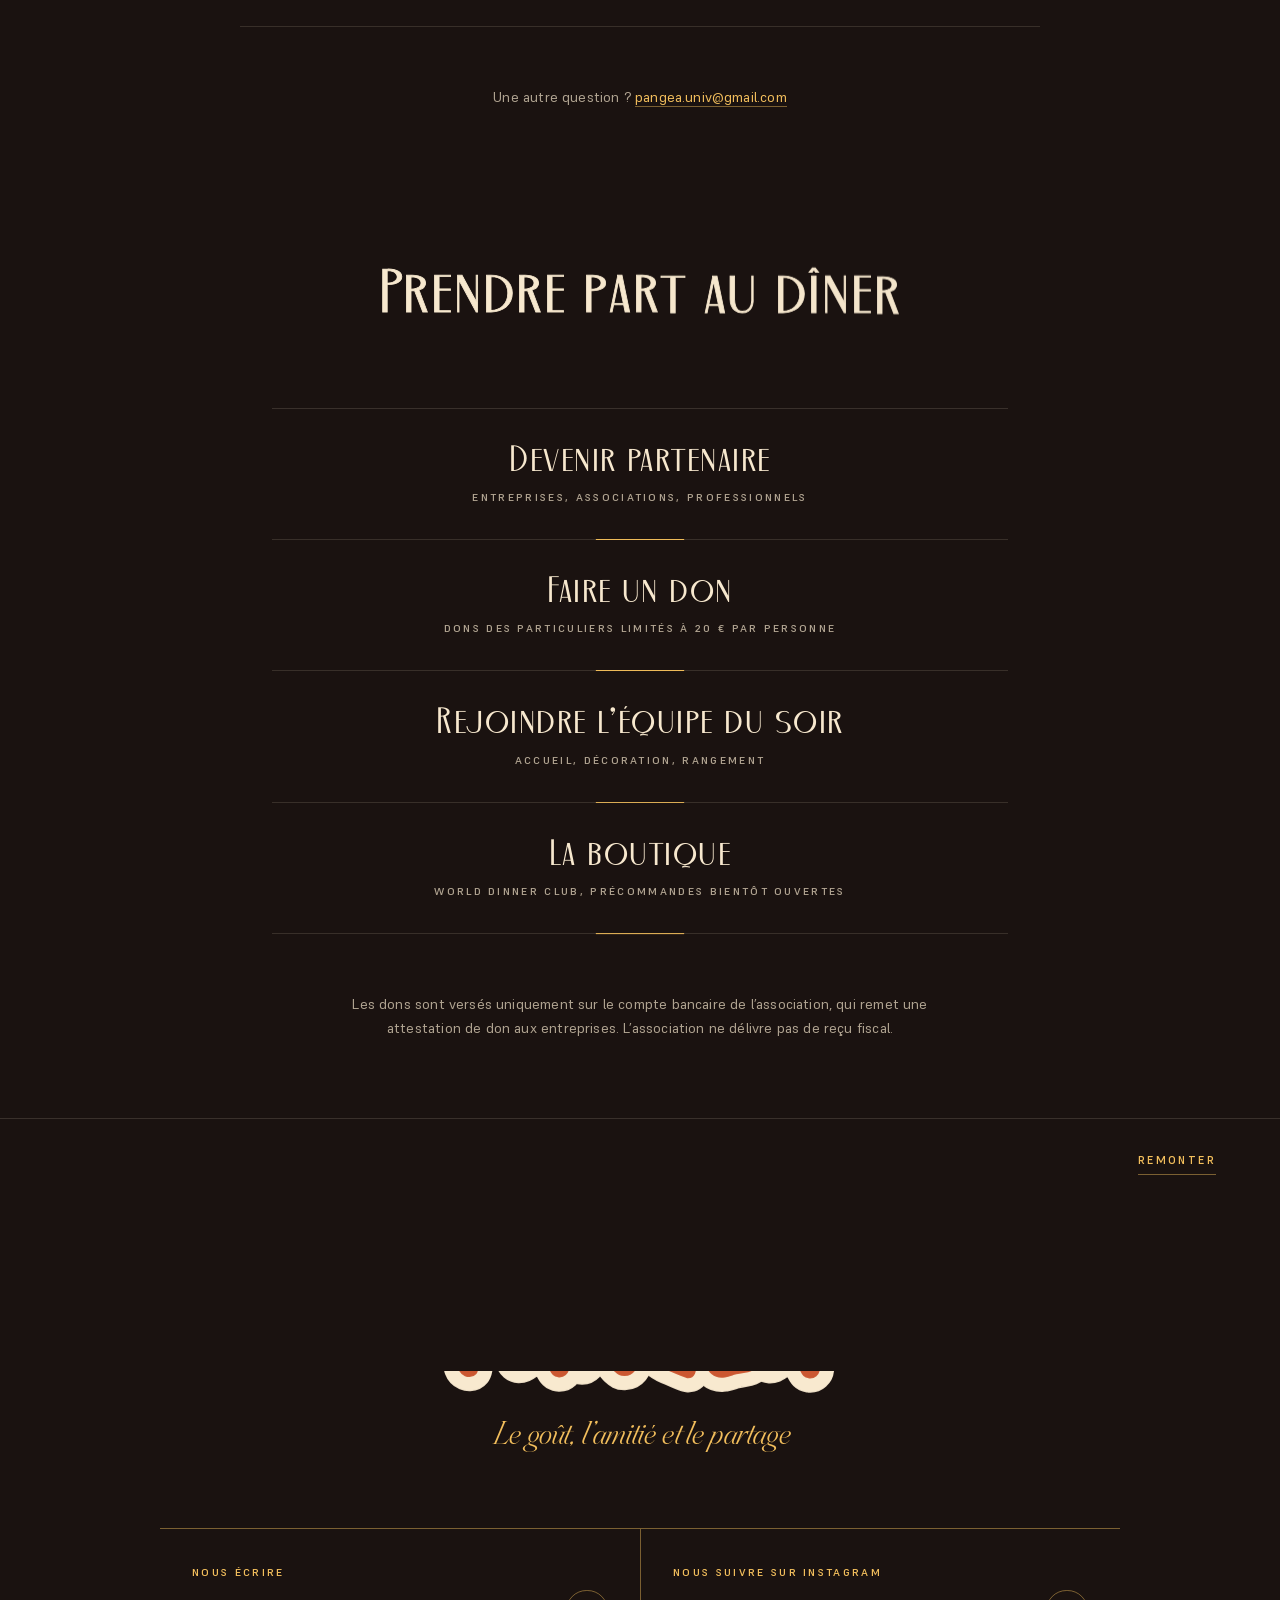
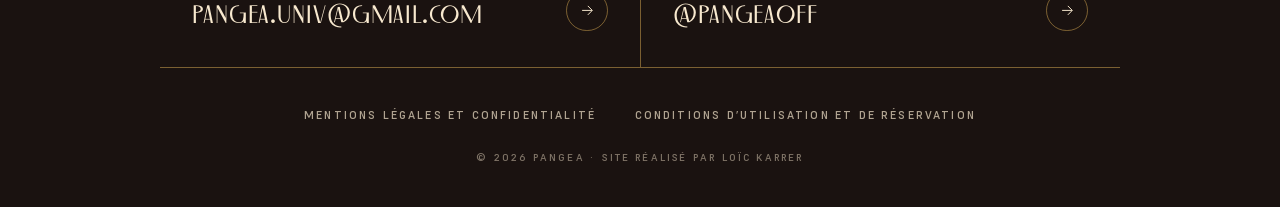
==== commit 75710eaa: "Bureau : portrait de Julie Peyret Co-Authored-By: Claude Opus 5.5 <noreply@anthropic.com>" ====
--- a/index.html
+++ b/index.html
@@ -215,9 +215,9 @@
         <h3 class="membre-nom">Loïc KARRER</h3>
       </li>
       <li class="membre">
-        <div class="portrait"><span class="portrait-initiales" aria-hidden="true">JP</span></div>
+        <div class="portrait"><img src="assets/img/bureau/julie-peyret.jpg" alt="Portrait de Julie Peyret" width="800" height="1000" loading="lazy"></div>
         <p class="membre-role">Vice-présidente</p>
-        <h3 class="membre-nom">Julie PEYRET</h3><p class="membre-note">Photo à venir</p>
+        <h3 class="membre-nom">Julie PEYRET</h3>
       </li>
       <li class="membre">
         <div class="portrait"><img src="assets/img/bureau/lina-razgallah.jpg" alt="Illustration représentant Lina Razgallah" width="800" height="1000" loading="lazy"></div>
